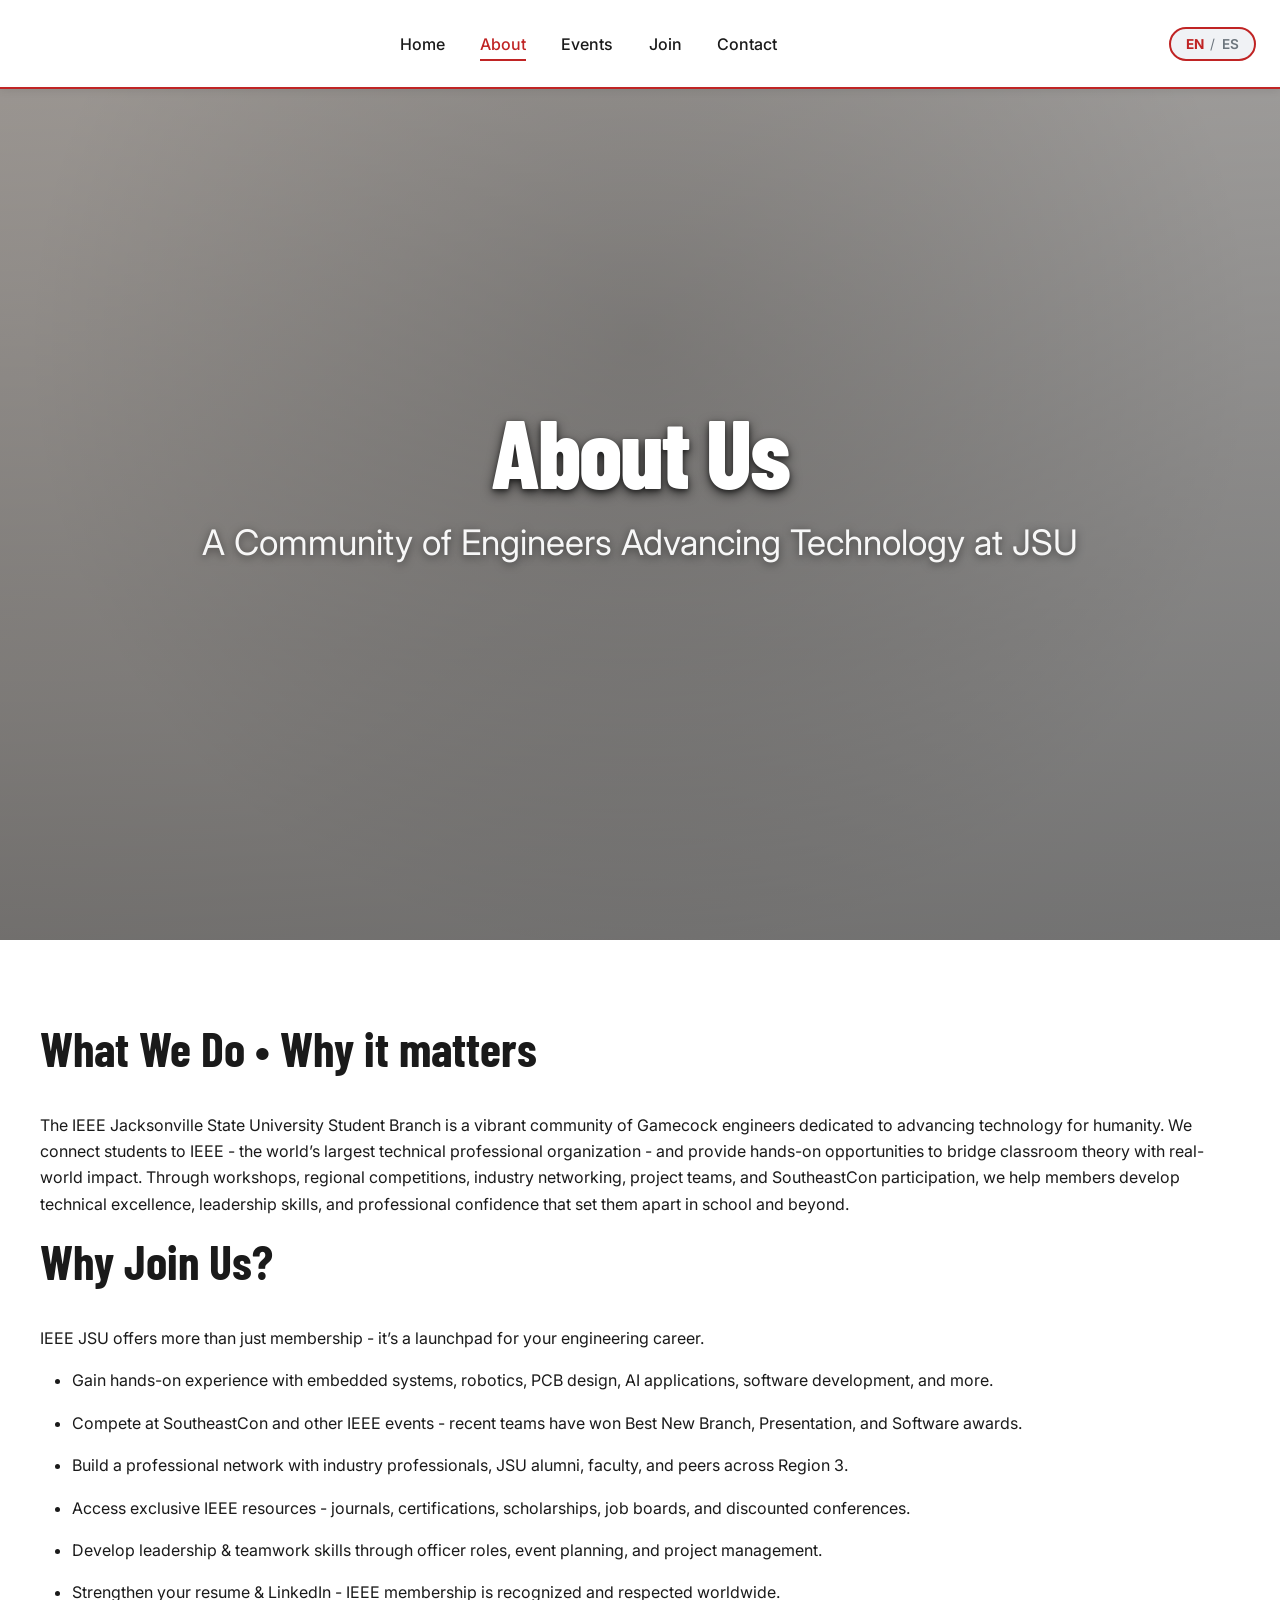
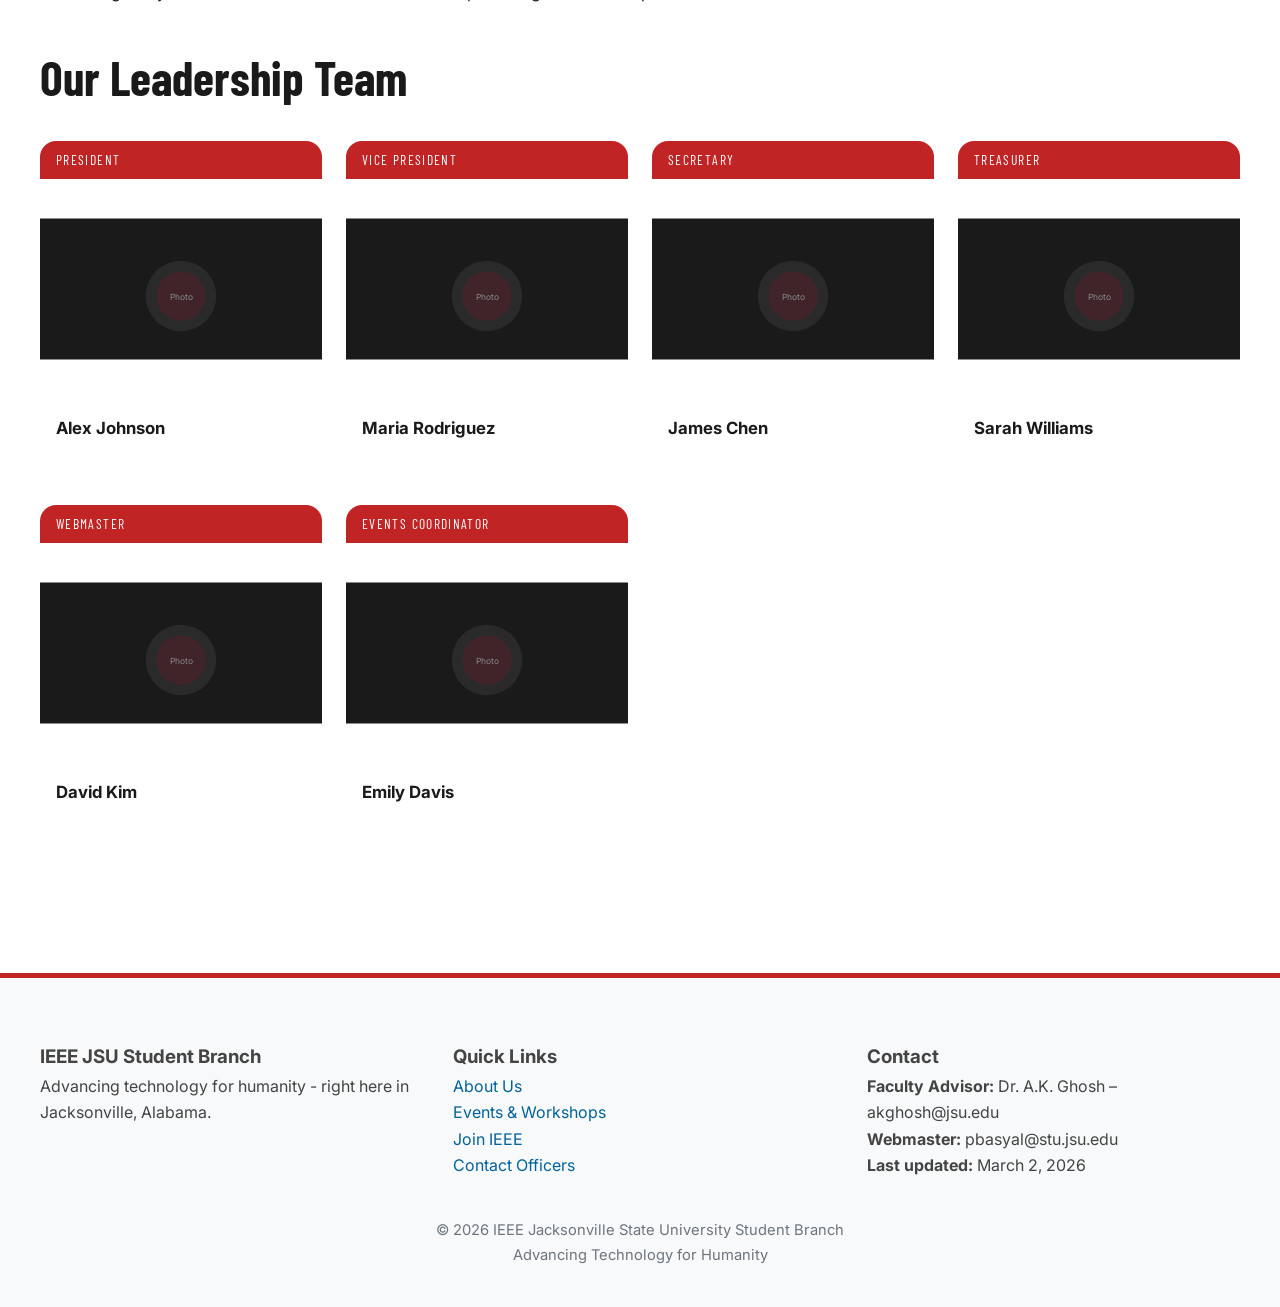
==== about.html @ b03afd9c "Add SEO: sitemap.xml, robots.txt, meta descriptions, OG tags, canonical URLs" ====
<!DOCTYPE html>
<html lang="en">
<head>
  <meta charset="UTF-8" />
  <meta name="viewport" content="width=device-width, initial-scale=1.0"/>
  <title>About – IEEE JSU Student Branch</title>
  <link rel="icon" type="image/png" href="/assets/favicon-3.png">
  <meta name="description" content="Learn about the IEEE Student Branch at Jacksonville State University – our mission, history, officers, and how we advance technology for humanity."/>
  <meta property="og:title" content="About – IEEE JSU Student Branch"/>
  <meta property="og:description" content="Learn about the IEEE Student Branch at Jacksonville State University – our mission, history, and officers."/>
  <meta property="og:url" content="https://jaxstateieee.github.io/about.html"/>
  <meta property="og:type" content="website"/>
  <link rel="canonical" href="https://jaxstateieee.github.io/about.html"/>
  <link rel="stylesheet" href="styles.css"/>
  <link rel="stylesheet" href="https://cdnjs.cloudflare.com/ajax/libs/font-awesome/6.5.1/css/all.min.css" integrity="sha512-DTOQO9RWCH3ppGqcWaEA1BIZOC6xxalwEsw9c2QQeAIftl+Vegovlnee1c9QX4TctnWMn13TZye+giMm8e2LwA==" crossorigin="anonymous" referrerpolicy="no-referrer" />
  <link href="https://fonts.googleapis.com/css2?family=Barlow+Condensed:wght@700&family=Inter:wght@400;500;600;700&display=swap" rel="stylesheet">
</head>
<body>

<!-- Navbar -->
 <nav class="navbar">
  <div class="nav-container">
    <a href="index.html" class="brand">
      <span class="gamecock"><img height="45vh" src="assets/logo-nnn.png" alt=""></span>
    </a>

    <button class="hamburger" aria-label="Toggle menu">
      <span></span><span></span><span></span>
    </button>

    <div class="nav-links">
      <a href="index.html" data-i18n="nav.home">Home</a>
      <a href="about.html" class="active" data-i18n="nav.about">About</a>
      <a href="events.html" data-i18n="nav.events">Events</a>
      <a href="members.html" data-i18n="nav.join">Join</a>
      <a href="contact.html" data-i18n="nav.contact">Contact</a>
    </div>

    <button class="lang-toggle" id="lang-toggle" aria-label="Toggle language">
      <span class="lang-option active" data-lang="en">EN</span>
      <span class="lang-divider">/</span>
      <span class="lang-option" data-lang="es">ES</span>
    </button>
  </div>
</nav>

<!-- Page header -->
<section class="page-header">
  <div class="page-header-banner"></div>
  <div class="hero-content fade-up">
    <h1 data-i18n="about.title">About Us</h1>
    <p class="subtitle" data-i18n="about.subtitle">A Community of Engineers Advancing Technology at JSU</p>
  </div>
</section>

<main class="about-main">

<section class="about-section fade-up">
  <div class="container">
    <h2 class="section-title" data-i18n="about.mission">What We Do • Why it matters</h2>
    <p data-i18n="about.missionText">The IEEE Jacksonville State University Student Branch is a vibrant community of Gamecock engineers dedicated to advancing technology for humanity.
                                    We connect students to IEEE - the world’s largest technical professional organization - and provide hands-on opportunities to bridge classroom theory with real-world impact.
                                    Through workshops, regional competitions, industry networking, project teams, and SoutheastCon participation, we help members develop technical excellence, leadership skills, and professional confidence that set them apart in school and beyond.</p>
    <h2 class="section-title" data-i18n="about.mission">Why Join Us?</h2>
    <p data-i18n="about.missionText">IEEE JSU offers more than just membership - it’s a launchpad for your engineering career.
    <ul>
      <li>Gain hands-on experience with embedded systems, robotics, PCB design, AI applications, software development, and more.</li>
      <li>Compete at SoutheastCon and other IEEE events - recent teams have won Best New Branch, Presentation, and Software awards.</li>
      <li>Build a professional network with industry professionals, JSU alumni, faculty, and peers across Region 3.</li>
      <li>Access exclusive IEEE resources - journals, certifications, scholarships, job boards, and discounted conferences.</li>
      <li>Develop leadership & teamwork skills through officer roles, event planning, and project management.</li>
      <li>Strengthen your resume & LinkedIn - IEEE membership is recognized and respected worldwide.</li>
    </ul>
    </p>
  </div>
  </div>
</section>

  <!-- Leadership – flip cards example -->
<section id="officers" class="officers">
      <div class="container">
        <div class="about-section fade-up">
          <span class="section-label" data-i18n="about.teamLabel"></span>
          <h2 class="section-title" data-i18n="about.officers">Our Leadership Team</h2>
        </div>
        <div class="officers__grid stagger-parent">

          <!-- Officer 1 â€” President -->
          <div class="officer-card stagger-child">
            <div class="officer-card__inner">
              <div class="officer-card__front">
                <div class="officer-card__position-bar">President</div>
                <svg width="400" height="200" viewBox="0 0 400 200" xmlns="http://www.w3.org/2000/svg" aria-label="Alex Johnson photo placeholder">
                  <rect width="400" height="200" fill="#1A1A1A"/>
                  <circle cx="200" cy="110" r="50" fill="#2a2a2a"/>
                  <circle cx="200" cy="110" r="35" fill="#75182C" opacity="0.3"/>
                  <text x="200" y="115" text-anchor="middle" font-family="Inter" font-size="12" fill="#888">Photo</text>
                </svg>
                <div class="officer-card__name-block">
                  <h4>Alex Johnson</h4>
                </div>
              </div>
              <div class="officer-card__back">
                <h4>Alex Johnson</h4>
                <p class="officer-card__role">President</p>
                <p class="officer-card__major">Electrical Engineering, Senior</p>
                <div class="officer-card__links">
                  <a href="mailto:ajohnson@jsu.edu" aria-label="Email"><i class="fas fa-envelope"></i></a>
                  <a href="https://www.linkedin.com/company/ieee-jsu" target="_blank" rel="noopener noreferrer" aria-label="LinkedIn"><i class="fab fa-linkedin"></i></a>
                </div>
              </div>
            </div>
          </div>

          <!-- Officer 2 â€” Vice President -->
          <div class="officer-card stagger-child">
            <div class="officer-card__inner">
              <div class="officer-card__front">
                <div class="officer-card__position-bar">Vice President</div>
                <svg width="400" height="200" viewBox="0 0 400 200" xmlns="http://www.w3.org/2000/svg" aria-label="Maria Rodriguez photo placeholder">
                  <rect width="400" height="200" fill="#1A1A1A"/>
                  <circle cx="200" cy="110" r="50" fill="#2a2a2a"/>
                  <circle cx="200" cy="110" r="35" fill="#75182C" opacity="0.3"/>
                  <text x="200" y="115" text-anchor="middle" font-family="Inter" font-size="12" fill="#888">Photo</text>
                </svg>
                <div class="officer-card__name-block">
                  <h4>Maria Rodriguez</h4>
                </div>
              </div>
              <div class="officer-card__back">
                <h4>Maria Rodriguez</h4>
                <p class="officer-card__role">Vice President</p>
                <p class="officer-card__major">Computer Science, Junior</p>
                <div class="officer-card__links">
                  <a href="mailto:mrodriguez@jsu.edu" aria-label="Email"><i class="fas fa-envelope"></i></a>
                  <a href="https://www.linkedin.com/company/ieee-jsu" target="_blank" rel="noopener noreferrer" aria-label="LinkedIn"><i class="fab fa-linkedin"></i></a>
                </div>
              </div>
            </div>
          </div>

          <!-- Officer 3 â€” Secretary -->
          <div class="officer-card stagger-child">
            <div class="officer-card__inner">
              <div class="officer-card__front">
                <div class="officer-card__position-bar">Secretary</div>
                <svg width="400" height="200" viewBox="0 0 400 200" xmlns="http://www.w3.org/2000/svg" aria-label="James Chen photo placeholder">
                  <rect width="400" height="200" fill="#1A1A1A"/>
                  <circle cx="200" cy="110" r="50" fill="#2a2a2a"/>
                  <circle cx="200" cy="110" r="35" fill="#75182C" opacity="0.3"/>
                  <text x="200" y="115" text-anchor="middle" font-family="Inter" font-size="12" fill="#888">Photo</text>
                </svg>
                <div class="officer-card__name-block">
                  <h4>James Chen</h4>
                </div>
              </div>
              <div class="officer-card__back">
                <h4>James Chen</h4>
                <p class="officer-card__role">Secretary</p>
                <p class="officer-card__major">Computer Engineering, Sophomore</p>
                <div class="officer-card__links">
                  <a href="mailto:jchen@jsu.edu" aria-label="Email"><i class="fas fa-envelope"></i></a>
                  <a href="https://www.linkedin.com/company/ieee-jsu" target="_blank" rel="noopener noreferrer" aria-label="LinkedIn"><i class="fab fa-linkedin"></i></a>
                </div>
              </div>
            </div>
          </div>

          <!-- Officer 4 â€” Treasurer -->
          <div class="officer-card stagger-child">
            <div class="officer-card__inner">
              <div class="officer-card__front">
                <div class="officer-card__position-bar">Treasurer</div>
                <svg width="400" height="200" viewBox="0 0 400 200" xmlns="http://www.w3.org/2000/svg" aria-label="Sarah Williams photo placeholder">
                  <rect width="400" height="200" fill="#1A1A1A"/>
                  <circle cx="200" cy="110" r="50" fill="#2a2a2a"/>
                  <circle cx="200" cy="110" r="35" fill="#75182C" opacity="0.3"/>
                  <text x="200" y="115" text-anchor="middle" font-family="Inter" font-size="12" fill="#888">Photo</text>
                </svg>
                <div class="officer-card__name-block">
                  <h4>Sarah Williams</h4>
                </div>
              </div>
              <div class="officer-card__back">
                <h4>Sarah Williams</h4>
                <p class="officer-card__role">Treasurer</p>
                <p class="officer-card__major">Electrical Engineering, Junior</p>
                <div class="officer-card__links">
                  <a href="mailto:swilliams@jsu.edu" aria-label="Email"><i class="fas fa-envelope"></i></a>
                  <a href="https://www.linkedin.com/company/ieee-jsu" target="_blank" rel="noopener noreferrer" aria-label="LinkedIn"><i class="fab fa-linkedin"></i></a>
                </div>
              </div>
            </div>
          </div>

          <!-- Officer 5 â€” Webmaster -->
          <div class="officer-card stagger-child">
            <div class="officer-card__inner">
              <div class="officer-card__front">
                <div class="officer-card__position-bar">Webmaster</div>
                <svg width="400" height="200" viewBox="0 0 400 200" xmlns="http://www.w3.org/2000/svg" aria-label="David Kim photo placeholder">
                  <rect width="400" height="200" fill="#1A1A1A"/>
                  <circle cx="200" cy="110" r="50" fill="#2a2a2a"/>
                  <circle cx="200" cy="110" r="35" fill="#75182C" opacity="0.3"/>
                  <text x="200" y="115" text-anchor="middle" font-family="Inter" font-size="12" fill="#888">Photo</text>
                </svg>
                <div class="officer-card__name-block">
                  <h4>David Kim</h4>
                </div>
              </div>
              <div class="officer-card__back">
                <h4>David Kim</h4>
                <p class="officer-card__role">Webmaster</p>
                <p class="officer-card__major">Software Engineering, Senior</p>
                <div class="officer-card__links">
                  <a href="mailto:dkim@jsu.edu" aria-label="Email"><i class="fas fa-envelope"></i></a>
                  <a href="https://www.linkedin.com/company/ieee-jsu" target="_blank" rel="noopener noreferrer" aria-label="LinkedIn"><i class="fab fa-linkedin"></i></a>
                </div>
              </div>
            </div>
          </div>

          <!-- Officer 6 â€” Events Coordinator -->
          <div class="officer-card stagger-child">
            <div class="officer-card__inner">
              <div class="officer-card__front">
                <div class="officer-card__position-bar">Events Coordinator</div>
                <svg width="400" height="200" viewBox="0 0 400 200" xmlns="http://www.w3.org/2000/svg" aria-label="Emily Davis photo placeholder">
                  <rect width="400" height="200" fill="#1A1A1A"/>
                  <circle cx="200" cy="110" r="50" fill="#2a2a2a"/>
                  <circle cx="200" cy="110" r="35" fill="#75182C" opacity="0.3"/>
                  <text x="200" y="115" text-anchor="middle" font-family="Inter" font-size="12" fill="#888">Photo</text>
                </svg>
                <div class="officer-card__name-block">
                  <h4>Emily Davis</h4>
                </div>
              </div>
              <div class="officer-card__back">
                <h4>Emily Davis</h4>
                <p class="officer-card__role">Events Coordinator</p>
                <p class="officer-card__major">Mechanical Engineering, Junior</p>
                <div class="officer-card__links">
                  <a href="mailto:edavis@jsu.edu" aria-label="Email"><i class="fas fa-envelope"></i></a>
                  <a href="https://www.linkedin.com/company/ieee-jsu" target="_blank" rel="noopener noreferrer" aria-label="LinkedIn"><i class="fab fa-linkedin"></i></a>
                </div>
              </div>
            </div>
          </div>

        </div>
      </div>
    </section>

</main>

<!-- Footer -->
 <footer>
  <div class="footer-grid">
    <div>
      <h3 data-i18n="footer.branch">IEEE JSU Student Branch</h3>
      <p data-i18n="footer.tagline">Advancing technology for humanity - right here in Jacksonville, Alabama.</p>
    </div>

    <div>
      <h3 data-i18n="footer.links">Quick Links</h3>
      <ul style="list-style:none; padding:0;">
        <li><a href="about.html" data-i18n="footer.about">About Us</a></li>
        <li><a href="events.html" data-i18n="footer.events">Events & Workshops</a></li>
        <li><a href="members.html" data-i18n="footer.join">Join IEEE</a></li>
        <li><a href="contact.html" data-i18n="footer.contact">Contact Officers</a></li>
      </ul>
    </div>

    <div>
      <h3 data-i18n="footer.contactTitle">Contact</h3>
      <p><strong data-i18n="footer.advisor">Faculty Advisor:</strong> Dr. A.K. Ghosh – akghosh@jsu.edu</p>
      <p><strong data-i18n="footer.webmaster">Webmaster:</strong> pbasyal@stu.jsu.edu</p>
      <p><strong data-i18n="footer.updated">Last updated:</strong> March 2, 2026</p>
    </div>
  </div>

  <div class="last-updated" data-i18n="footer.copyright">
    © 2026 IEEE Jacksonville State University Student Branch <br>
    Advancing Technology for Humanity
  </div>
</footer>

<script src="script.js"></script>
</body>
</html>
---- styles.css ----
:root {
  --jsu-maroon:     #c02424;    /* Before --- #751818 */
  --jsu-gold:       #C9A84C;
  --ieee-blue:      #00629B;
  --ieee-blue-dark: #004a75;

  /* Light theme */
  --bg-primary:     #ffffff;
  --bg-secondary:   #f8f9fa;
  --bg-surface:     #ffffff;
  --bg-raised:      #f0f2f5;

  /* Text */
  --text-primary:   #1a1a1a;
  --text-secondary: #444444;
  --text-muted:     #6c757d;
  --text-light:     #ffffff;

  /* Borders & shadows */
  --border-light:   #e0e0e0;
  --shadow-sm:      0 2px 8px rgba(0,0,0,0.08);
  --shadow-md:      0 6px 20px rgba(0,0,0,0.10);
  --shadow-maroon:  0 0 20px rgba(117,24,44,0.4);

  /* Spacing & radius */
  --radius-sm:      6px;
  --radius-md:      10px;
  --radius-lg:      16px;

  /* Animation tokens */
  --transition-fast: 150ms ease;
  --transition-base: 280ms ease;
  --transition-slow: 500ms ease;
  --transition:      240ms ease;

  --space-xs:       0.5rem;
  --space-sm:       1rem;
  --space-md:       1.5rem;
  --space-lg:       2.5rem;
  --space-xl:       4rem;
}

@import url('https://fonts.googleapis.com/css2?family=Barlow+Condensed:wght@600;700&family=Inter:wght@400;500;600;700&display=swap');

* {
  box-sizing: border-box;
  margin: 0;
  padding: 0;
}

html {
  scroll-behavior: smooth;
  overflow-x: hidden;
}

body {
  font-family: 'Inter', system-ui, -apple-system, sans-serif;
  background: var(--bg-primary);
  color: var(--text-primary);
  line-height: 1.65;
  min-height: 100vh;
  padding-top: 85px;
  overflow-x: hidden;
  width: 100%;
}

/* ────────────────────────────────────────────────
   Navbar
───────────────────────────────────────────────── */

.navbar {
  position: fixed;
  top: 0;
  left: 0;
  right: 0;
  z-index: 1000;
  background: rgba(255,255,255,0.96);
  backdrop-filter: blur(12px);
  border-bottom: 2px solid var(--jsu-maroon);
  box-shadow: var(--shadow-sm);
  transition: all var(--transition);
}

.navbar.scrolled {
  box-shadow: var(--shadow-md);
}

.nav-container {
  max-width: 1300px;
  margin: 0 auto;
  padding: var(--space-sm) var(--space-md);
  display: flex;
  justify-content: space-between;
  align-items: center;
}

.brand {
  display: flex;
  align-items: center;
  gap: var(--space-sm);
  text-decoration: none;
  color: var(--jsu-maroon);
  font-weight: 700;
  font-size: 1.6rem;
}

.brand .gamecock {
  font-size: 2.1rem;
}

.nav-links {
  display: flex;
  gap: 2.2rem;
}

.nav-links a {
  color: var(--text-primary);
  text-decoration: none;
  font-weight: 500;
  transition: color var(--transition), transform var(--transition);
}

.nav-links a:hover,
.nav-links a.active {
  color: var(--jsu-maroon);
}

/* Mobile toggle */
.hamburger {
  display: none;
  flex-direction: column;
  gap: 5px;
  cursor: pointer;
  background: none;
  border: none;
  padding: 0.5rem;
  z-index: 1001;
}

@media (max-width: 992px) {
  .nav-links {
    flex-direction: column;
    position: absolute;
    top: 100%;
    left: 0;
    right: 0;
    background: white;
    padding: 0 var(--space-md);
    box-shadow: var(--shadow-md);
    gap: 0;
    z-index: 999;
    max-height: 0;
    overflow: hidden;
    opacity: 0;
    transition: max-height 0.35s ease, opacity 0.25s ease, padding 0.35s ease;
    display: flex;
  }
  .nav-links a {
    padding: 0.75rem 0;
    border-bottom: 1px solid var(--border-light);
    font-size: 1.05rem;
  }
  .nav-links a:last-child {
    border-bottom: none;
  }
  .nav-links.active {
    max-height: 400px;
    opacity: 1;
    padding: var(--space-lg) var(--space-md);
  }
  .hamburger {
    display: flex;
    order: 3;
  }
  .lang-toggle {
    order: 2;
    margin-left: auto;
    margin-right: 0.75rem;
  }
}

/* ────────────────────────────────────────────────
   Announcement Banner
───────────────────────────────────────────────── */

.announcement-banner {
  background: linear-gradient(135deg, var(--jsu-maroon), #9a2440);
  color: white;
  padding: 0.7rem 0;
  text-align: center;
  font-weight: 500;
  position: relative;
  z-index: 999;
}

.announcement-text {
  transition: opacity 0.6s ease;
}

.banner-close {
  position: absolute;
  right: 1.2rem;
  top: 50%;
  transform: translateY(-50%);
  background: none;
  border: none;
  color: white;
  font-size: 1.4rem;
  cursor: pointer;
  opacity: 0.8;
}

.banner-close:hover { opacity: 1; }

.announcement-banner.hidden { display: none; }

/* ────────────────────────────────────────────────
   Hero / Page Header
───────────────────────────────────────────────── */

.hero,
.page-header {
  min-height: 95vh;                    /* taller for impact */
  background: linear-gradient(135deg, #f8f0e9 0%, #ffffff 100%);
  position: relative;
  display: flex;
  align-items: center;
  justify-content: center;
  overflow: hidden;
  width: 100%;
}

/* Stronger, cleaner overlay + vignette for focus */
.hero::before,
.page-header::before {
  content: "";
  position: absolute;
  inset: 0;
  background: 
    linear-gradient(to bottom, rgba(0,0,0,0.38) 0%, rgba(0,0,0,0.55) 100%),
    radial-gradient(circle at 50% 30%, rgba(0,0,0,0.15) 0%, transparent 70%);
  z-index: 1;
}

/* Actual background image – lower opacity, more controlled */
.hero::after,
.page-header::after {
  content: "";
  position: absolute;
  inset: 0;
  background: url("/assets/jsu-computer-science-students-win-awards-at-confer_198loHt.webp") center / cover no-repeat;
  opacity: 0.9;                       /* was 0.7 → lowered for text legibility */
  z-index: 0;
}

.hero-content,
.page-header .hero-content {
  position: relative;
  z-index: 2;
  text-align: center;
  max-width: 1100px;
  padding: 0 5%;
  color: white;                        /* force white text for max contrast */
}

/* Hero heading – bigger, bolder, with subtle shadow for pop */
.hero h1,
.page-header h1 {
  font-family: 'Barlow Condensed', sans-serif;
  font-size: clamp(4.8rem, 10vw, 6rem);
  font-weight: 800;
  color: white;
  margin-bottom: 1.2rem;
  line-height: 0.88;
  letter-spacing: -2px;
  text-shadow: 
    0 4px 12px rgba(0,0,0,0.65),
    0 2px 4px rgba(0,0,0,0.4);
}

/* Subtitle – larger, cleaner */
.hero .subtitle,
.page-header .subtitle {
  font-size: clamp(1.6rem, 4vw, 2.2rem);
  max-width: 880px;
  margin: 0 auto 2.8rem;
  color: rgba(255,255,255,0.95);
  font-weight: 400;
  text-shadow: 0 2px 8px rgba(0,0,0,0.5);
}

/* Buttons – high contrast, gold + white variant */
.hero-buttons .btn-primary {
  background: var(--jsu-maroon);
  color: white;
  box-shadow: 0 6px 20px rgba(117,24,44,0.35);
}

.hero-buttons .btn-outline {
  border: 2px solid white;
  color: white;
  background: transparent;
}

.hero-buttons .btn-outline:hover {
  background: white;
  color: var(--jsu-maroon);
}

@media (max-width: 480px) {
  .hero-buttons {
    flex-direction: column;
    align-items: center;
  }
  .hero-buttons .btn {
    width: 100%;
    max-width: 280px;
    text-align: center;
  }
}

/* ────────────────────────────────────────────────
   Stats Grid
───────────────────────────────────────────────── */

.stats-section {
  padding: 5rem var(--space-lg);
  background: #f8f9fa;
  text-align: center;
}

.stats-grid {
  max-width: 1200px;
  margin: 0 auto;
  display: grid;
  grid-template-columns: repeat(auto-fit, minmax(180px, 1fr));
  gap: 2.5rem;
}

@media (max-width: 480px) {
  .stats-section { padding: 2rem var(--space-sm); }
  .stats-grid { 
    grid-template-columns: repeat(2, 1fr); 
    gap: 1.2rem;
  }
}

/* ────────────────────────────────────────────────
   Calendar Section
───────────────────────────────────────────────── */

.calendar-section {
  margin-top: var(--space-xl);
  margin-bottom: var(--space-xl);
  text-align: center;
  padding: 0 var(--space-md);
}

.calendar-section h1 {
  font-family: 'Barlow Condensed', sans-serif;
  font-size: clamp(2rem, 4vw, 3rem);
}

.calendar-iframe {
  margin-top: var(--space-md);
  border: 0;
  width: 90%;
  height: 70vh;
  border-radius: var(--radius-lg);
}

.calendar-note {
  margin-top: 1rem;
  color: var(--text-muted);
  font-size: 0.95rem;
}

@media (max-width: 768px) {
  .calendar-iframe { width: 100%; height: 50vh; }
  .calendar-section { padding: 0 var(--space-xs); }
}

/* ────────────────────────────────────────────────
   CTA Section
───────────────────────────────────────────────── */

.cta-section {
  padding: var(--space-xl) var(--space-md);
  text-align: center;
  background: #fff;
}

.cta-section h2 {
  font-family: 'Barlow Condensed', sans-serif;
  font-size: clamp(1.6rem, 5vw, 3rem);
  margin-bottom: var(--space-md);
}

.cta-btn {
  font-size: clamp(1rem, 2.5vw, 1.4rem);
  padding: 1.2rem 2.8rem;
}

@media (max-width: 480px) {
  .cta-btn { 
    padding: 1rem 2rem; 
    width: 100%;
    max-width: 300px;
  }
}

/* ────────────────────────────────────────────────
   Members Page
───────────────────────────────────────────────── */

.members-main {
  padding: var(--space-xl) var(--space-lg);
  max-width: 1200px;
  margin: 0 auto;
}

.members-why-section {
  margin-bottom: var(--space-xl);
}

.members-why-section h2 {
  text-align: center;
  margin-bottom: var(--space-lg);
}

.members-cards-grid {
  display: grid;
  grid-template-columns: repeat(auto-fit, minmax(260px, 1fr));
  gap: var(--space-lg);
}

.members-benefit-card {
  background: var(--bg-raised);
  padding: var(--space-lg);
  border-radius: var(--radius-lg);
  text-align: center;
}

.members-benefit-card i {
  color: var(--jsu-gold);
  margin-bottom: 1rem;
}

.members-how-section {
  text-align: center;
  margin: var(--space-xl) 0;
}

.members-steps {
  max-width: 700px;
  margin: var(--space-lg) auto;
  text-align: left;
  font-size: 1.15rem;
  line-height: 2;
}

.members-steps a {
  color: var(--jsu-gold);
}

.members-join-btn {
  font-size: clamp(1rem, 2.5vw, 1.4rem);
  padding: 1.2rem 3rem;
  margin-top: 2rem;
  display: inline-block;
}

@media (max-width: 768px) {
  .members-main { padding: var(--space-lg) var(--space-sm); }
  .members-cards-grid { grid-template-columns: 1fr; }
  .members-steps { font-size: 1rem; padding: 0 var(--space-sm); }
  .members-join-btn { 
    width: 100%; 
    max-width: 300px; 
    padding: 1rem 2rem; 
  }
}

/* ────────────────────────────────────────────────
   Contact Page
───────────────────────────────────────────────── */

.contact-main {
  padding: var(--space-xl) var(--space-lg);
  max-width: 1100px;
  margin: 0 auto;
}

.about-main {
  padding: var(--space-xl) var(--space-lg);
  max-width: 1300px;
  margin: 0 auto;
}

@media (max-width: 768px) {
  .contact-main { padding: var(--space-lg) var(--space-sm); }
  .about-main { padding: var(--space-lg) var(--space-sm); }
}

/* ────────────────────────────────────────────────
   About Feature Section
───────────────────────────────────────────────── */

.about-feature {
  background: var(--jsu-maroon);
  color: #fff;
  padding: var(--space-xl) var(--space-lg);
}

.about-feature__inner {
  max-width: 1300px;
  margin: 0 auto;
  display: grid;
  grid-template-columns: 1fr 1fr;
  gap: var(--space-xl);
  align-items: center;
}

.about-feature__label {
  display: block;
  font-size: 0.85rem;
  font-weight: 700;
  letter-spacing: 0.15em;
  text-transform: uppercase;
  color: var(--jsu-gold);
  margin-bottom: var(--space-sm);
}

.about-feature__heading {
  font-family: 'Barlow Condensed', sans-serif;
  font-size: clamp(2rem, 4vw, 3rem);
  color: #fff;
  margin-bottom: var(--space-md);
  line-height: 1.1;
}

.about-feature__text p {
  font-size: 1.1rem;
  line-height: 1.75;
  margin-bottom: var(--space-md);
  color: rgba(255, 255, 255, 0.85);
}

.about-feature__image {
  border-radius: var(--radius-lg);
  overflow: hidden;
  border: 2px solid rgba(255, 255, 255, 0.2);
  box-shadow: 0 10px 40px rgba(0, 0, 0, 0.3);
}

.about-feature__image img {
  width: 100%;
  height: 100%;
  object-fit: cover;
  display: block;
}

.about-section h2 {
  margin-top: 0.5vh;
  font-family: 'Barlow Condensed', sans-serif;
  font-size: clamp(2rem, 4vw, 3rem);
  color: var(--text-primary);
  margin-bottom: var(--space-md);
}

.about-section li {
  margin-left: 2em;
  margin-top: 1em;
}

.about-section ul{
  margin-bottom: 2em;
}

@media (max-width: 768px) {
  .about-feature__inner {
    grid-template-columns: 1fr;
  }
  .about-feature__image {
    order: -1;
  }
}

/* ────────────────────────────────────────────────
   Contact Page Grid
───────────────────────────────────────────────── */

.contact-grid {
  display: grid;
  grid-template-columns: 1fr 1fr;
  gap: var(--space-xl);
}

.contact-grid input,
.contact-grid textarea {
  padding: 1rem;
  border-radius: var(--radius-md);
  border: 1px solid var(--border-light);
  background: var(--bg-raised);
  color: var(--text-primary);
  font-size: 1rem;
  font-family: inherit;
  width: 100%;
}

.contact-grid input:focus,
.contact-grid textarea:focus {
  outline: none;
  border-color: var(--jsu-maroon);
  box-shadow: 0 0 0 3px rgba(192, 36, 36, 0.1);
}

.contact-grid textarea {
  resize: vertical;
}

@media (max-width: 768px) {
  .contact-grid {
    grid-template-columns: 1fr;
    gap: var(--space-lg);
  }
}

/* ────────────────────────────────────────────────
   Events Page – White / Red / Gold
───────────────────────────────────────────────── */

.ev-section {
  background: #ffffff;
  padding: var(--space-xl) var(--space-lg) var(--space-xl);
  min-height: 60vh;
}

.ev-container {
  max-width: 1200px;
  margin: 0 auto;
}

.ev-label {
  display: block;
  font-size: 0.85rem;
  font-weight: 600;
  letter-spacing: 0.15em;
  color: var(--jsu-gold);
  margin-bottom: 0.5rem;
}

.ev-heading {
  font-family: 'Barlow Condensed', sans-serif;
  font-size: clamp(2.5rem, 5vw, 3.5rem);
  color: var(--text-primary);
  font-style: italic;
  margin-bottom: var(--space-lg);
}

/* Tabs */
.ev-tabs {
  display: flex;
  gap: 0.5rem;
  margin-bottom: var(--space-xl);
  flex-wrap: wrap;
}

.ev-tab {
  background: transparent;
  border: 2px solid transparent;
  color: var(--text-muted);
  font-family: 'Inter', sans-serif;
  font-size: 0.9rem;
  font-weight: 600;
  letter-spacing: 0.08em;
  padding: 0.6rem 1.8rem;
  border-radius: 30px;
  cursor: pointer;
  transition: all var(--transition);
}

.ev-tab:hover {
  color: var(--jsu-maroon);
}

.ev-tab.active {
  background: var(--jsu-maroon);
  border-color: var(--jsu-maroon);
  color: #fff;
}

/* Tab content */
.ev-tab-content {
  display: none;
}

.ev-tab-content.active {
  display: block;
}

/* Cards grid */
.ev-grid {
  display: grid;
  grid-template-columns: repeat(auto-fit, minmax(300px, 1fr));
  gap: var(--space-lg);
}

/* Individual card */
.ev-card {
  display: flex;
  flex-direction: column;
  background: #fff;
  border-radius: var(--radius-lg);
  box-shadow: var(--shadow-sm);
  overflow: hidden;
  transition: transform 0.3s ease, box-shadow 0.3s ease;
}

.ev-card:hover {
  transform: translateY(-6px);
  box-shadow: var(--shadow-md);
}

.ev-card__preview {
  background: linear-gradient(135deg, var(--jsu-maroon), #9a2035);
  border-radius: var(--radius-lg) var(--radius-lg) 0 0;
  padding: 1.5rem;
  position: relative;
  min-height: 160px;
  display: flex;
  flex-direction: column;
  justify-content: flex-end;
}

/* Date badge */
.ev-date-badge {
  position: absolute;
  top: 1rem;
  left: 1rem;
  background: rgba(255,255,255,0.15);
  border: 2px solid var(--jsu-gold);
  border-radius: var(--radius-sm);
  padding: 0.35rem 0.6rem;
  text-align: center;
  line-height: 1;
}

.ev-month {
  display: block;
  font-size: 0.65rem;
  font-weight: 700;
  letter-spacing: 0.1em;
  color: var(--jsu-gold);
}

.ev-day {
  display: block;
  font-size: 1.4rem;
  font-weight: 700;
  color: #fff;
  margin-top: 2px;
}

.ev-card__title {
  font-family: 'Barlow Condensed', sans-serif;
  font-size: 1.25rem;
  color: var(--jsu-gold);
  font-weight: 600;
  margin-bottom: 0.25rem;
}

.ev-card__location {
  font-size: 0.88rem;
  color: rgba(255,255,255,0.75);
}

/* Details below preview */
.ev-card__details {
  padding: 1.25rem 1.5rem;
}

.ev-card__details h3 {
  font-size: 1.15rem;
  color: var(--text-primary);
  margin-bottom: 0.4rem;
}

.ev-card__place {
  font-size: 0.9rem;
  color: var(--jsu-gold);
  margin-bottom: 0.75rem;
}

.ev-card__place i {
  margin-right: 0.35rem;
}

.ev-card__desc {
  font-size: 0.95rem;
  color: var(--text-secondary);
  line-height: 1.6;
  margin-bottom: 1.25rem;
}

.ev-btn {
  font-size: 0.85rem;
  font-weight: 700;
  letter-spacing: 0.08em;
  padding: 0.75rem 1.6rem;
}

@media (max-width: 768px) {
  .ev-grid {
    grid-template-columns: 1fr;
  }
  .ev-tabs {
    justify-content: center;
  }
  .ev-section {
    padding: var(--space-lg) var(--space-sm);
  }
  .ev-heading {
    font-size: 2rem;
  }
}

/* ────────────────────────────────────────────────
   Cards
───────────────────────────────────────────────── */

.card-hover {
  background: white;
  border-radius: var(--radius-lg);
  overflow: hidden;
  box-shadow: var(--shadow-sm);
  transition: all 0.32s ease;
}

.card-hover:hover {
  transform: translateY(-10px);
  box-shadow: var(--shadow-md);
}

.card-flip {
  perspective: 1200px;
  height: 420px;
}

.card-flip-inner {
  position: relative;
  width: 100%;
  height: 100%;
  transition: transform 0.8s cubic-bezier(0.4,0,0.2,1);
  transform-style: preserve-3d;
}

.card-flip:hover .card-flip-inner {
  transform: rotateY(180deg);
}

.card-face {
  position: absolute;
  inset: 0;
  backface-visibility: hidden;
  border-radius: var(--radius-lg);
  overflow: hidden;
}

.card-back {
  transform: rotateY(180deg);
  background: white;
  display: flex;
  flex-direction: column;
  justify-content: center;
  padding: var(--space-lg);
  text-align: center;
  border: 1px solid var(--border-light);
}

/* ────────────────────────────────────────────────
   Buttons
───────────────────────────────────────────────── */

.btn {
  display: inline-flex;
  align-items: center;
  gap: var(--space-sm);
  padding: 0.95rem 2rem;
  border-radius: var(--radius-md);
  font-weight: 600;
  text-decoration: none;
  transition: all var(--transition);
  cursor: pointer;
  border: none;
}

.btn-primary {
  background: var(--jsu-maroon);
  color: white;
}

.btn-primary:hover {
  background: #5c1323;
  transform: translateY(-2px);
}

.btn-outline {
  border: 2px solid var(--jsu-maroon);
  color: var(--jsu-maroon);
  background: transparent;
}

.btn-outline:hover {
  background: var(--jsu-maroon);
  color: white;
}

.btn-gold {
  background: var(--jsu-gold);
  color: #1a1a1a;
}

.btn-gold:hover {
  background: #b38e3a;
}

/* ────────────────────────────────────────────────
   Quick Stats Section
───────────────────────────────────────────────── */

.stats-section .stat-item {
  padding: 1.5rem;
}

.stat-number {
  font-family: 'Barlow Condensed', sans-serif;
  font-size: 4.5rem;
  font-weight: 700;
  color: var(--jsu-maroon);
  line-height: 1;
  margin-bottom: 0.5rem;
  opacity: 0;
  transform: translateY(20px);
  transition: all 0.8s ease;
}

.stat-item.visible .stat-number {
  opacity: 1;
  transform: translateY(0);
}

.stat-label {
  font-size: 1.15rem;
  color: var(--text-secondary);
  margin: 0;
}

/* ────────────────────────────────────────────────
   Footer
───────────────────────────────────────────────── */

footer {
  background: #f8f9fa;
  border-top: 5px solid var(--jsu-maroon);
  padding: var(--space-xl) var(--space-lg) var(--space-lg);
  margin-top: var(--space-xl);
  color: var(--text-secondary);
}

.footer-grid {
  display: grid;
  grid-template-columns: repeat(auto-fit, minmax(260px, 1fr));
  gap: var(--space-lg);
  max-width: 1300px;
  margin: 0 auto;
}

footer a {
  color: var(--ieee-blue);
  text-decoration: none;
}

footer a:hover {
  color: var(--jsu-maroon);
  text-decoration: underline;
}

.last-updated {
  text-align: center;
  margin-top: var(--space-lg);
  color: var(--text-muted);
  font-size: 0.92rem;
}

/* ────────────────────────────────────────────────
  Officers Section (Flip Cards) 
───────────────────────────────────────────────── */
.officers { background: var(--surface); }

.officers__grid {
  display: grid;
  grid-template-columns: repeat(auto-fill, minmax(240px, 1fr));
  gap: var(--space-md);
  margin-top: var(--space-md);
}

.officer-card { perspective: 1000px; height: 340px; cursor: pointer; }

.officer-card__inner {
  position: relative;
  width: 100%; height: 100%;
  transform-style: preserve-3d;
  transition: transform 0.6s cubic-bezier(0.4, 0, 0.2, 1);
}

.officer-card:hover .officer-card__inner,
.officer-card:focus-within .officer-card__inner,
.officer-card.flipped .officer-card__inner {
  transform: rotateY(180deg);
}

/* On mobile/touch, disable hover flip — only use .flipped class */
@media (hover: none) and (pointer: coarse) {
  .officer-card:hover .officer-card__inner {
    transform: none;
  }
  .officer-card.flipped .officer-card__inner {
    transform: rotateY(180deg);
  }
}

.officer-card__front,
.officer-card__back {
  position: absolute;
  inset: 0;
  backface-visibility: hidden;
  border-radius: var(--radius-lg);
  overflow: hidden;
}

.officer-card__front {
  background: var(--surface-raised);
  border: 1px solid var(--surface-border);
}

.officer-card__position-bar {
  background: var(--jsu-maroon);
  color: var(--text-light);
  font-family: 'Barlow Condensed', sans-serif;
  font-size: 0.85rem;
  letter-spacing: 0.1em;
  text-transform: uppercase;
  padding: 0.5rem var(--space-sm);
}

.officer-card__front img,
.officer-card__front svg {
  width: 100%;
  height: 220px;
  object-fit: cover;
  border-radius: 0;
  display: block;
}

.officer-card__name-block {
  padding: var(--space-sm) var(--space-sm) var(--space-md);
}

.officer-card__name-block h4 {
  font-size: 1.05rem;
  color: var(--text-primary);
  white-space: nowrap;
  overflow: hidden;
  text-overflow: ellipsis;
}

.officer-card__back {
  background: var(--jsu-maroon);
  transform: rotateY(180deg);
  display: flex;
  flex-direction: column;
  align-items: center;
  justify-content: center;
  gap: var(--space-xs);
  padding: var(--space-md);
  text-align: center;
}

.officer-card__back h4 { color: var(--jsu-white); font-size: 1.3rem; }
.officer-card__role { color: var(--jsu-gold); font-weight: 600; }
.officer-card__major { color: rgba(255, 255, 255, 0.7); font-size: 0.9rem; }

.officer-card__links {
  display: flex;
  gap: var(--space-sm);
  margin-top: var(--space-sm);
}

.officer-card__links a {
  color: var(--jsu-white);
  font-size: 1.4rem;
  transition: color var(--transition-base);
}

.officer-card__links a:hover { color: var(--jsu-gold); }


/* ────────────────────────────────────────────────
   Responsive adjustments
───────────────────────────────────────────────── */

@media (max-width: 992px) {
  .hero h1 { font-size: 5rem; }
  .hero .subtitle { font-size: 1.4rem; }

  /* Nav layout fix for hamburger + lang toggle */
  .nav-container {
    flex-wrap: wrap;
    position: relative;
  }
}

@media (max-width: 768px) {
  /* Body padding for smaller navbar */
  body { padding-top: 70px; }

  /* Navbar */
  .nav-container { padding: var(--space-xs) var(--space-sm); }

  /* Hero / Page Headers */
  .hero, .page-header { min-height: 70vh; padding-top: 80px; }
  .hero-banner, .page-header-banner { min-height: 70vh; }
  .hero h1 { font-size: clamp(2.4rem, 8vw, 4.2rem); }
  .hero .subtitle,
  .page-header .subtitle { font-size: 1.1rem; }
  .hero-content { padding: var(--space-md); }

  /* Hero buttons – stack vertically */
  .hero-content .btn { 
    display: block; 
    width: 100%; 
    max-width: 300px;
    margin: 0.5rem auto !important;
    text-align: center;
  }

  /* Stats section */
  .stats-section { padding: 2.5rem var(--space-sm) !important; }
  .stats-section > div { padding: 0 var(--space-sm); gap: 1.5rem !important; }
  .stat-number { font-size: 3rem; }
  .stat-label { font-size: 1rem; }

  /* About feature */
  .about-feature { padding: var(--space-lg) var(--space-sm); }

  /* Timeline */
  .timeline-section { padding: var(--space-lg) var(--space-sm); }

  /* Gallery */
  .gallery-section { padding: var(--space-lg) var(--space-sm); }

  /* Calendar iframe */
  .calendar-embed-wrapper iframe,
  iframe[src*="calendar.google"] { 
    width: 100% !important; 
    height: 50vh !important; 
  }

  /* CTA section */
  .cta-heading,
  section > h2[data-i18n="cta.heading"] { 
    font-size: 1.8rem !important; 
  }

  /* Footer */
  footer { padding: var(--space-lg) var(--space-sm) var(--space-md); }
  .footer-grid { gap: var(--space-md); }

  /* Scroll indicator hide on mobile */
  .scroll-indicator { display: none; }
}

@media (max-width: 480px) {
  body { padding-top: 60px; }

  .hero, .page-header { min-height: 60vh; padding-top: 60px; }
  .hero h1 { font-size: 2.2rem; letter-spacing: 0; }
  .hero .subtitle,
  .page-header .subtitle { font-size: 0.95rem; }

  .stat-number { font-size: 2.5rem; }

  /* Officers grid – single column */
  .officers__grid { 
    grid-template-columns: 1fr !important; 
    max-width: 360px;
    margin-left: auto;
    margin-right: auto;
  }
  .officer-card { height: 300px; }
  .officer-card__front img,
  .officer-card__front svg { height: 180px; }

  /* Footer single column */
  .footer-grid { grid-template-columns: 1fr; }

  /* Gallery smaller */
  .gallery-slide img { height: 200px !important; }
}

/* ────────────────────────────────────────────────
   Language Toggle
───────────────────────────────────────────────── */

.lang-toggle {
  display: flex;
  align-items: center;
  gap: 0.15rem;
  background: var(--bg-raised);
  border: 2px solid var(--jsu-maroon);
  border-radius: 50px;
  padding: 0.35rem 0.7rem;
  cursor: pointer;
  font-family: 'Inter', sans-serif;
  font-size: 0.85rem;
  font-weight: 600;
  transition: all var(--transition);
  flex-shrink: 0;
  margin-left: 1rem;
}

.lang-toggle:hover {
  background: var(--jsu-maroon);
}

.lang-toggle:hover .lang-option,
.lang-toggle:hover .lang-divider {
  color: white;
}

.lang-option {
  color: var(--text-muted);
  transition: color var(--transition);
  padding: 0.1rem 0.25rem;
  border-radius: 3px;
}

.lang-option.active {
  color: var(--jsu-maroon);
  font-weight: 700;
}

.lang-toggle:hover .lang-option.active {
  color: var(--jsu-gold);
}

.lang-divider {
  color: var(--text-muted);
  font-weight: 400;
  user-select: none;
}

/* ────────────────────────────────────────────────
   Branch History Timeline
───────────────────────────────────────────────── */

.timeline-section {
  background: var(--bg-primary);
  padding: var(--space-xl) var(--space-lg);
  text-align: center;
}

.timeline-heading {
  font-family: 'Barlow Condensed', sans-serif;
  font-size: clamp(2rem, 4vw, 3rem);
  color: #000000;
  margin-bottom: var(--space-xl);
  font-weight: bold;
}

.timeline {
  position: relative;
  max-width: 700px;
  margin: 0 auto;
  padding-left: 40px;
  text-align: left;
}

/* Vertical line */
.timeline::before {
  content: '';
  position: absolute;
  left: 12px;
  top: 0;
  bottom: 0;
  width: 3px;
  background: var(--jsu-maroon);;
  border-radius: 2px;
}

.timeline-item {
  position: relative;
  margin-bottom: 2.5rem;
  padding-left: 1.5rem;
}

.timeline-item:last-child {
  margin-bottom: 0;
}

/* Dot on the line */
.timeline-dot {
  position: absolute;
  left: -34px;
  top: 4px;
  width: 16px;
  height: 16px;
  border-radius: 50%;
  background: var(--jsu-maroon);
  border: 3px solid var(--jsu-maroon);
  z-index: 2;
}

.timeline-year {
  font-family: 'Barlow Condensed', sans-serif;
  font-size: 2rem;
  font-weight: 700;
  color: #000000;
  margin-bottom: 0.25rem;
}

.timeline-content p {
  color: #b0b0b0;
  font-size: 1.2rem;
  line-height: 1.6;
  font-style: italic;
}

@media (max-width: 768px) {
  .timeline {
    padding-left: 30px;
  }
  .timeline::before {
    left: 8px;
  }
  .timeline-dot {
    left: -27px;
    width: 13px;
    height: 13px;
  }
  .timeline-year {
    font-size: 1.3rem;
  }
}

/* ────────────────────────────────────────────────
   Image Gallery / Carousel
───────────────────────────────────────────────── */

.gallery-section {
  padding: var(--space-xl) var(--space-lg);
  background: var(--bg-primary);
  text-align: center;
}

.gallery-title {
  font-family: 'Barlow Condensed', sans-serif;
  font-size: clamp(2rem, 4vw, 3rem);
  color: var(--text-primary);
  margin-bottom: var(--space-lg);
}

.gallery-carousel {
  position: relative;
  max-width: 900px;
  margin: 0 auto;
  overflow: hidden;
  border-radius: var(--radius-lg);
  box-shadow: var(--shadow-md);
}

.gallery-track {
  display: flex;
  transition: transform 0.5s cubic-bezier(0.4, 0, 0.2, 1);
  will-change: transform;
}

.gallery-slide {
  min-width: 100%;
  flex-shrink: 0;
}

.gallery-slide img {
  width: 100%;
  height: 480px;
  object-fit: cover;
  display: block;
}

/* Arrows */
.gallery-arrow {
  position: absolute;
  top: 50%;
  transform: translateY(-50%);
  background: rgba(117, 24, 44, 0.8);
  color: white;
  border: none;
  width: 44px;
  height: 44px;
  border-radius: 50%;
  font-size: 1.1rem;
  cursor: pointer;
  transition: background var(--transition);
  z-index: 5;
  display: flex;
  align-items: center;
  justify-content: center;
}

.gallery-arrow:hover {
  background: var(--jsu-maroon);
}

.gallery-prev { left: 1rem; }
.gallery-next { right: 1rem; }

/* Dots */
.gallery-dots {
  position: absolute;
  bottom: 1rem;
  left: 50%;
  transform: translateX(-50%);
  display: flex;
  gap: 0.5rem;
  z-index: 5;
}

.gallery-dot {
  width: 12px;
  height: 12px;
  border-radius: 50%;
  border: 2px solid white;
  background: transparent;
  cursor: pointer;
  transition: background var(--transition);
  padding: 0;
}

.gallery-dot.active {
  background: var(--jsu-gold);
  border-color: var(--jsu-gold);
}

@media (max-width: 768px) {
  .gallery-slide img {
    height: 280px;
  }
  .gallery-arrow {
    width: 36px;
    height: 36px;
    font-size: 0.9rem;
  }
  .gallery-prev { left: 0.5rem; }
  .gallery-next { right: 0.5rem; }
}

/* ================================================================
   ANIMATION SYSTEM
   ================================================================ */

/* --- No-JS Fallback: show everything if JS hasn't loaded --- */
.fade-up,
.slide-left,
.slide-right,
.fade-in {
  opacity: 1;
  transform: none;
}

/* --- When JS is ready, hide elements until revealed --- */
html.js-ready .fade-up {
  opacity: 0;
  transform: translateY(40px);
  transition: opacity var(--transition-slow), transform var(--transition-slow);
}
html.js-ready .slide-left {
  opacity: 0;
  transform: translateX(-60px);
  transition: opacity var(--transition-slow), transform var(--transition-slow);
}
html.js-ready .slide-right {
  opacity: 0;
  transform: translateX(60px);
  transition: opacity var(--transition-slow), transform var(--transition-slow);
}
html.js-ready .fade-in {
  opacity: 0;
  transition: opacity var(--transition-slow);
}

/* Revealed state */
html.js-ready .fade-up.is-visible,
html.js-ready .slide-left.is-visible,
html.js-ready .slide-right.is-visible,
html.js-ready .fade-in.is-visible {
  opacity: 1;
  transform: none;
}

/* --- Stagger children --- */
html.js-ready .stagger-parent .stagger-child {
  opacity: 0;
  transform: translateY(30px);
  transition: opacity var(--transition-slow), transform var(--transition-slow);
}
html.js-ready .stagger-parent.is-visible .stagger-child {
  opacity: 1;
  transform: none;
}
html.js-ready .stagger-parent.is-visible .stagger-child:nth-child(1) { transition-delay: 0ms; }
html.js-ready .stagger-parent.is-visible .stagger-child:nth-child(2) { transition-delay: 120ms; }
html.js-ready .stagger-parent.is-visible .stagger-child:nth-child(3) { transition-delay: 240ms; }
html.js-ready .stagger-parent.is-visible .stagger-child:nth-child(4) { transition-delay: 360ms; }
html.js-ready .stagger-parent.is-visible .stagger-child:nth-child(5) { transition-delay: 480ms; }
html.js-ready .stagger-parent.is-visible .stagger-child:nth-child(6) { transition-delay: 600ms; }
html.js-ready .stagger-parent.is-visible .stagger-child:nth-child(7) { transition-delay: 720ms; }
html.js-ready .stagger-parent.is-visible .stagger-child:nth-child(8) { transition-delay: 840ms; }

/* --- Card hover lift --- */
.card-hover-lift {
  transition: transform var(--transition-base), box-shadow var(--transition-base);
}
.card-hover-lift:hover {
  transform: translateY(-6px);
  box-shadow: var(--shadow-md);
}

/* --- Nav link underline animation --- */
.nav-links a {
  position: relative;
}
.nav-links a::after {
  content: '';
  position: absolute;
  left: 50%;
  bottom: -4px;
  width: 0;
  height: 2px;
  background: var(--jsu-maroon);
  transition: width var(--transition-base), left var(--transition-base);
}
.nav-links a:hover::after,
.nav-links a.active::after {
  width: 100%;
  left: 0;
}

/* --- Hero scroll indicator --- */
.scroll-indicator {
  position: absolute;
  bottom: 1.5rem;
  left: 50%;
  transform: translateX(-50%);
  display: flex;
  flex-direction: column;
  align-items: center;
  gap: 0.3rem;
  color: var(--text-muted);
  font-size: 0.75rem;
  letter-spacing: 0.1em;
  text-transform: uppercase;
  animation: scrollPulse 2s ease-in-out infinite;
  z-index: 5;
}
.scroll-indicator i {
  font-size: 1.1rem;
}
@keyframes scrollPulse {
  0%, 100% { opacity: 1; transform: translateX(-50%) translateY(0); }
  50%      { opacity: 0.4; transform: translateX(-50%) translateY(8px); }
}

/* --- Navbar scroll state --- */
.navbar {
  transition: background var(--transition-base), box-shadow var(--transition-base), padding var(--transition-base);
}
.navbar.scrolled {
  background: rgba(255,255,255,0.97);
  box-shadow: 0 2px 12px rgba(0,0,0,0.1);
  padding-top: 0.4rem;
  padding-bottom: 0.4rem;
}

/* --- Hamburger morph to X --- */
.hamburger span {
  display: block;
  width: 26px;
  height: 3px;
  background: var(--text-primary);
  border-radius: 2px;
  transition: transform var(--transition-base), opacity var(--transition-fast);
  transform-origin: center;
}
.hamburger.is-active span:nth-child(1) {
  transform: translateY(8px) rotate(45deg);
}
.hamburger.is-active span:nth-child(2) {
  opacity: 0;
}
.hamburger.is-active span:nth-child(3) {
  transform: translateY(-8px) rotate(-45deg);
}

/* --- Smooth scrolling --- */
html {
  scroll-behavior: smooth;
}

/* --- Reduced motion --- */
@media (prefers-reduced-motion: reduce) {
  *, *::before, *::after {
    animation-duration: 0.01ms !important;
    animation-iteration-count: 1 !important;
    transition-duration: 0.01ms !important;
    scroll-behavior: auto !important;
  }
  html.js-ready .fade-up,
  html.js-ready .slide-left,
  html.js-ready .slide-right,
  html.js-ready .fade-in,
  html.js-ready .stagger-parent .stagger-child {
    opacity: 1;
    transform: none;
    transition: none;
  }
}
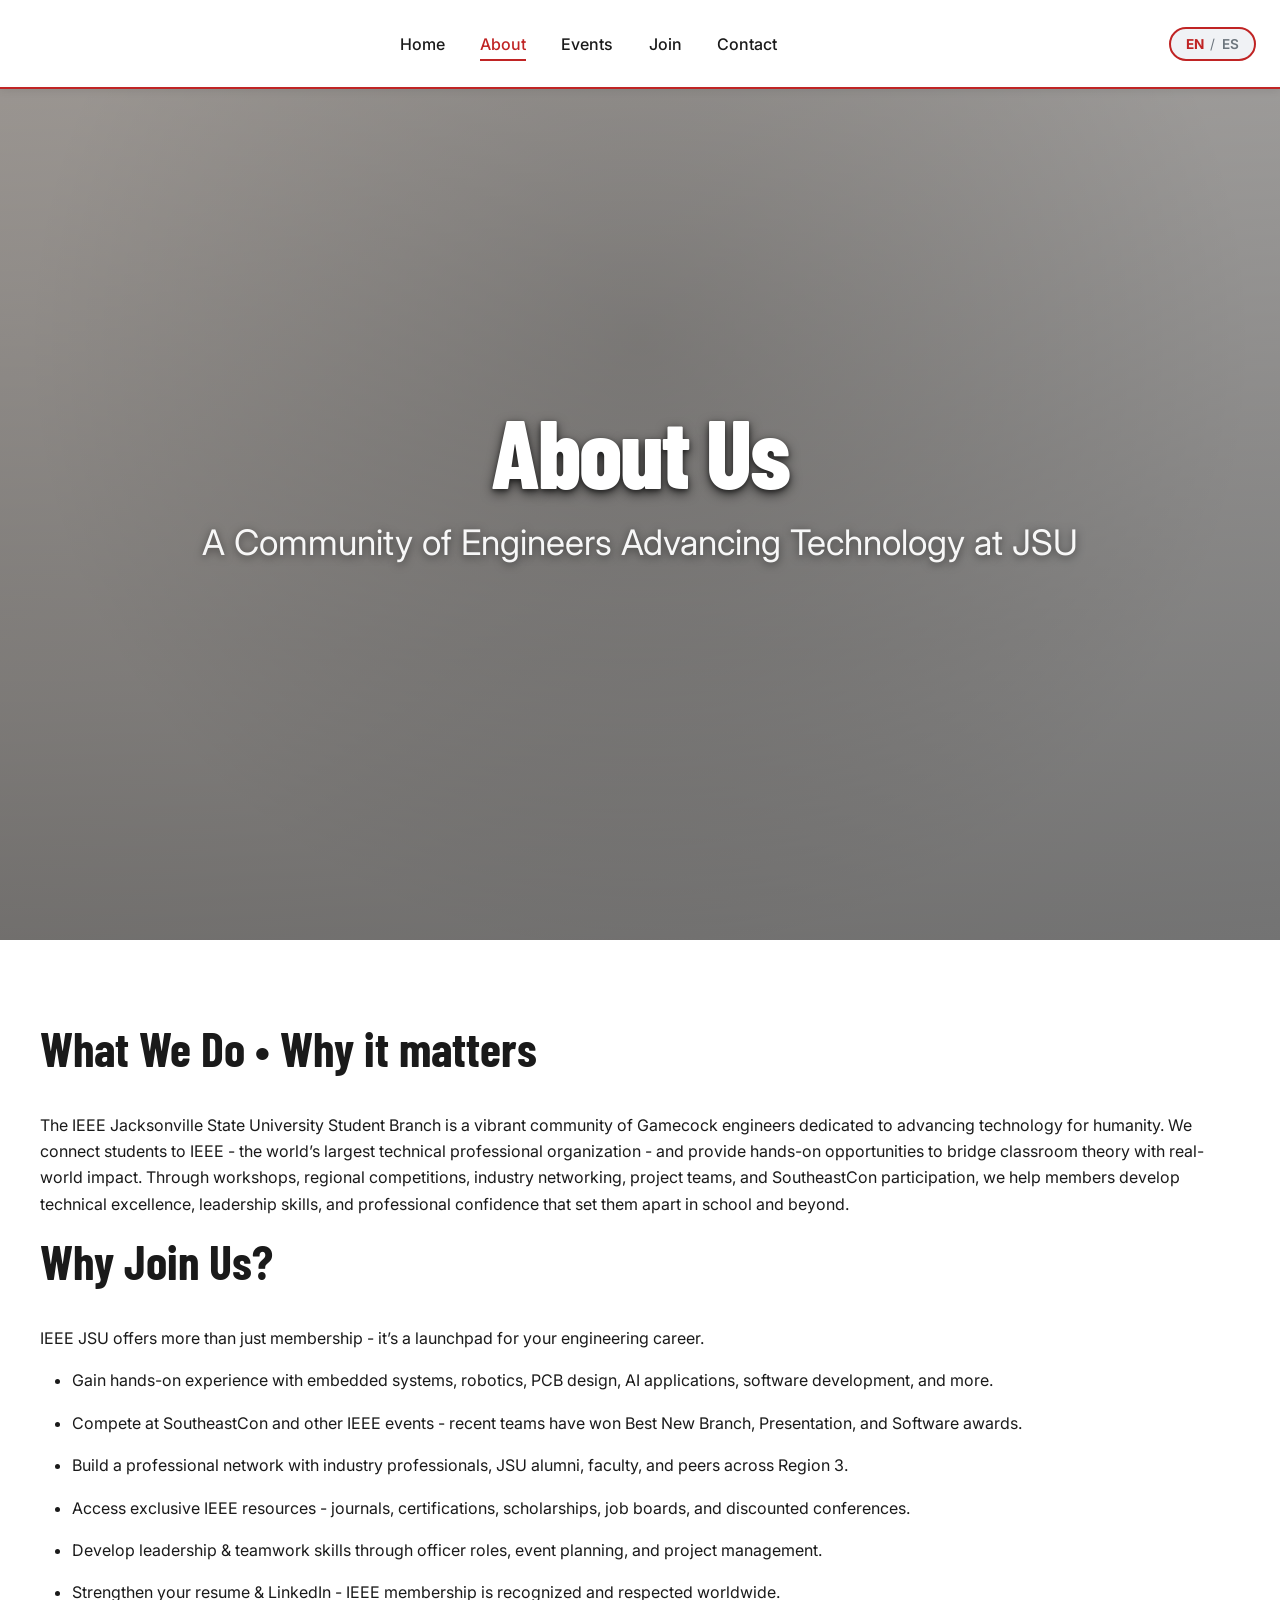
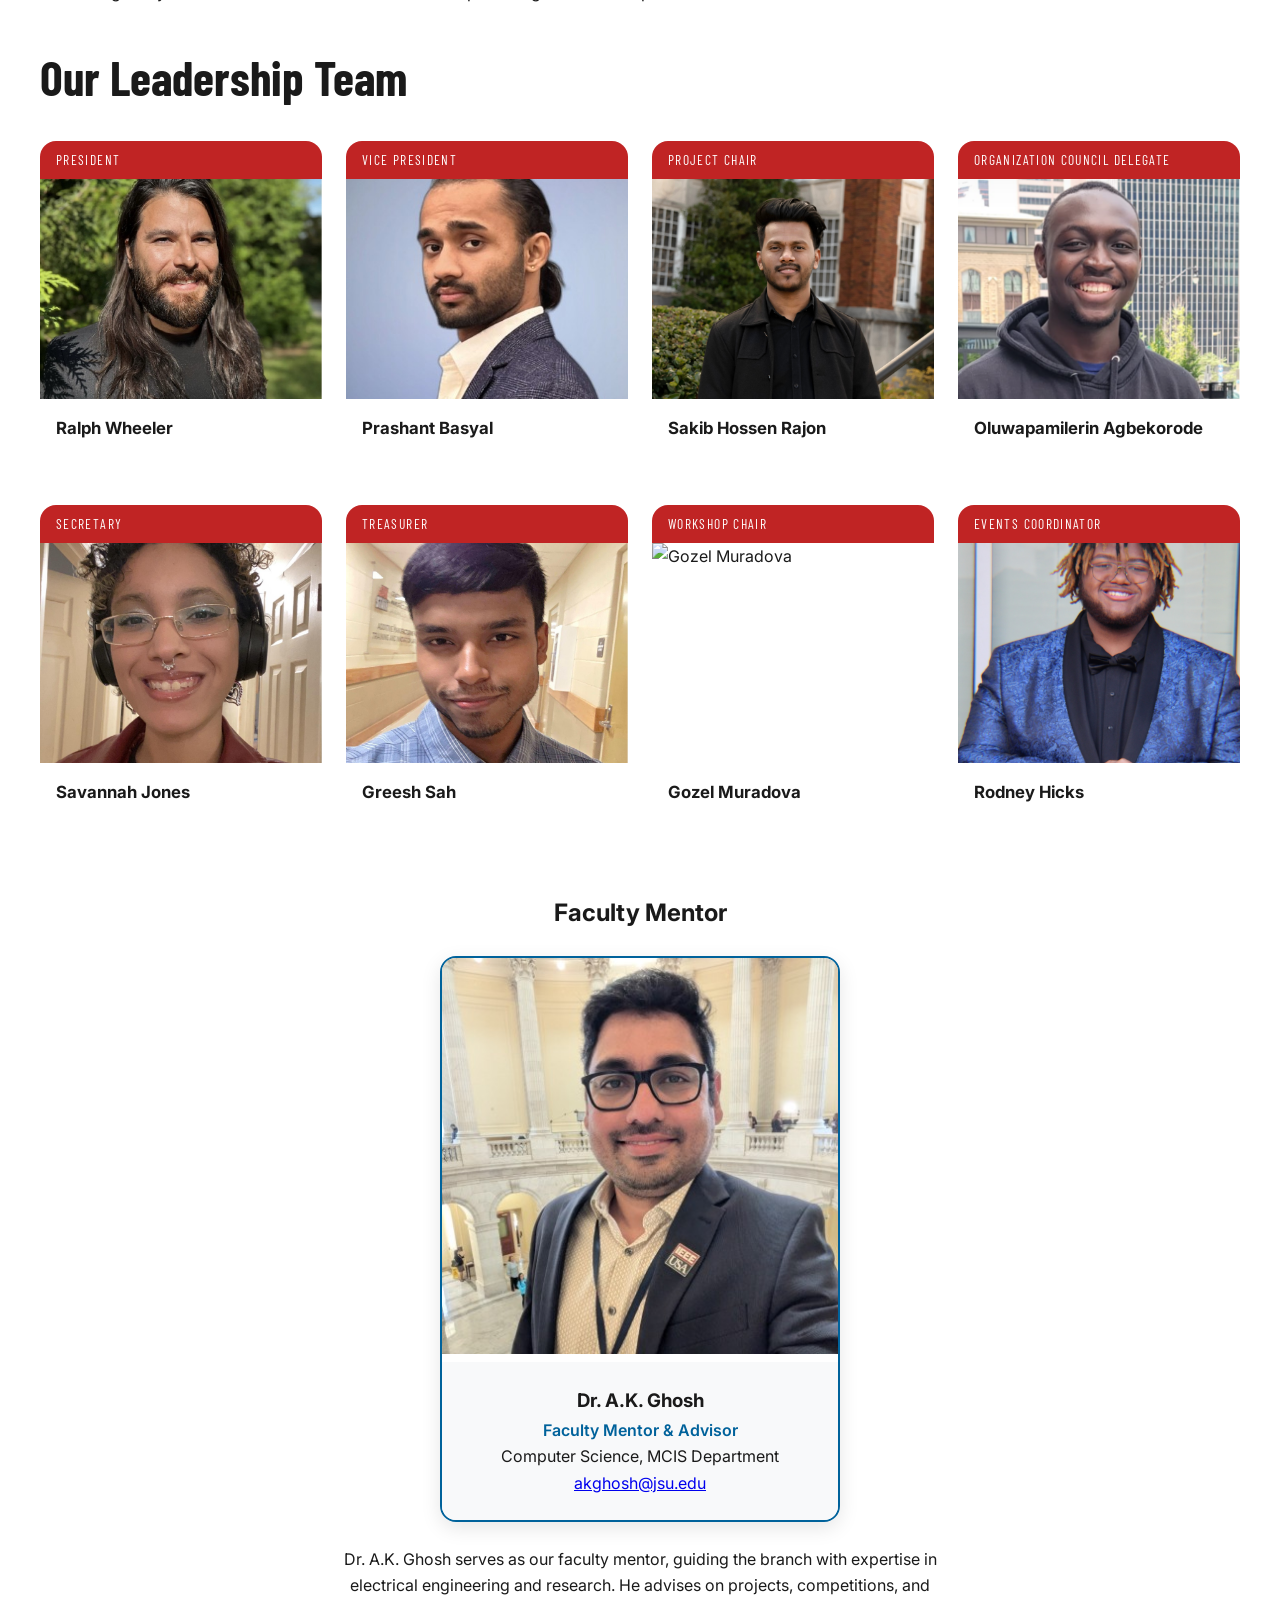
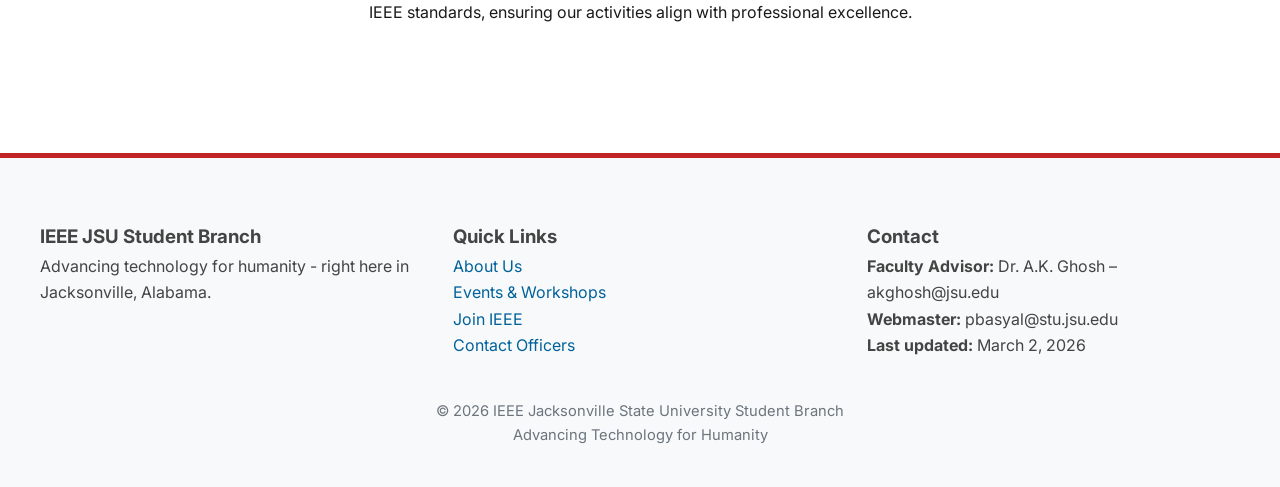
==== commit d0b307a5: "Added Officers and Mentor in About Us page" ====
--- a/about.html
+++ b/about.html
@@ -3,11 +3,11 @@
 <head>
   <meta charset="UTF-8" />
   <meta name="viewport" content="width=device-width, initial-scale=1.0"/>
-  <title>About – IEEE JSU Student Branch</title>
+  <title>About – Jax State IEEE Student Branch</title>
   <link rel="icon" type="image/png" href="/assets/favicon-3.png">
-  <meta name="description" content="Learn about the IEEE Student Branch at Jacksonville State University – our mission, history, officers, and how we advance technology for humanity."/>
-  <meta property="og:title" content="About – IEEE JSU Student Branch"/>
-  <meta property="og:description" content="Learn about the IEEE Student Branch at Jacksonville State University – our mission, history, and officers."/>
+  <meta name="description" content="Learn about the Jax State IEEE Student Branch – our mission, history, officers, and how we advance technology for humanity."/>
+  <meta property="og:title" content="About – Jax State IEEE Student Branch"/>
+  <meta property="og:description" content="Learn about the Jax State IEEE Student Branch – our mission, history, and officers."/>
   <meta property="og:url" content="https://jaxstateieee.github.io/about.html"/>
   <meta property="og:type" content="website"/>
   <link rel="canonical" href="https://jaxstateieee.github.io/about.html"/>
@@ -85,171 +85,207 @@
         </div>
         <div class="officers__grid stagger-parent">
 
-          <!-- Officer 1 â€” President -->
-          <div class="officer-card stagger-child">
-            <div class="officer-card__inner">
-              <div class="officer-card__front">
-                <div class="officer-card__position-bar">President</div>
-                <svg width="400" height="200" viewBox="0 0 400 200" xmlns="http://www.w3.org/2000/svg" aria-label="Alex Johnson photo placeholder">
-                  <rect width="400" height="200" fill="#1A1A1A"/>
-                  <circle cx="200" cy="110" r="50" fill="#2a2a2a"/>
-                  <circle cx="200" cy="110" r="35" fill="#75182C" opacity="0.3"/>
-                  <text x="200" y="115" text-anchor="middle" font-family="Inter" font-size="12" fill="#888">Photo</text>
-                </svg>
-                <div class="officer-card__name-block">
-                  <h4>Alex Johnson</h4>
-                </div>
-              </div>
-              <div class="officer-card__back">
-                <h4>Alex Johnson</h4>
-                <p class="officer-card__role">President</p>
-                <p class="officer-card__major">Electrical Engineering, Senior</p>
-                <div class="officer-card__links">
-                  <a href="mailto:ajohnson@jsu.edu" aria-label="Email"><i class="fas fa-envelope"></i></a>
-                  <a href="https://www.linkedin.com/company/ieee-jsu" target="_blank" rel="noopener noreferrer" aria-label="LinkedIn"><i class="fab fa-linkedin"></i></a>
-                </div>
-              </div>
-            </div>
-          </div>
-
-          <!-- Officer 2 â€” Vice President -->
-          <div class="officer-card stagger-child">
-            <div class="officer-card__inner">
-              <div class="officer-card__front">
-                <div class="officer-card__position-bar">Vice President</div>
-                <svg width="400" height="200" viewBox="0 0 400 200" xmlns="http://www.w3.org/2000/svg" aria-label="Maria Rodriguez photo placeholder">
-                  <rect width="400" height="200" fill="#1A1A1A"/>
-                  <circle cx="200" cy="110" r="50" fill="#2a2a2a"/>
-                  <circle cx="200" cy="110" r="35" fill="#75182C" opacity="0.3"/>
-                  <text x="200" y="115" text-anchor="middle" font-family="Inter" font-size="12" fill="#888">Photo</text>
-                </svg>
-                <div class="officer-card__name-block">
-                  <h4>Maria Rodriguez</h4>
-                </div>
-              </div>
-              <div class="officer-card__back">
-                <h4>Maria Rodriguez</h4>
-                <p class="officer-card__role">Vice President</p>
-                <p class="officer-card__major">Computer Science, Junior</p>
-                <div class="officer-card__links">
-                  <a href="mailto:mrodriguez@jsu.edu" aria-label="Email"><i class="fas fa-envelope"></i></a>
-                  <a href="https://www.linkedin.com/company/ieee-jsu" target="_blank" rel="noopener noreferrer" aria-label="LinkedIn"><i class="fab fa-linkedin"></i></a>
-                </div>
-              </div>
-            </div>
-          </div>
-
-          <!-- Officer 3 â€” Secretary -->
-          <div class="officer-card stagger-child">
-            <div class="officer-card__inner">
-              <div class="officer-card__front">
-                <div class="officer-card__position-bar">Secretary</div>
-                <svg width="400" height="200" viewBox="0 0 400 200" xmlns="http://www.w3.org/2000/svg" aria-label="James Chen photo placeholder">
-                  <rect width="400" height="200" fill="#1A1A1A"/>
-                  <circle cx="200" cy="110" r="50" fill="#2a2a2a"/>
-                  <circle cx="200" cy="110" r="35" fill="#75182C" opacity="0.3"/>
-                  <text x="200" y="115" text-anchor="middle" font-family="Inter" font-size="12" fill="#888">Photo</text>
-                </svg>
-                <div class="officer-card__name-block">
-                  <h4>James Chen</h4>
-                </div>
-              </div>
-              <div class="officer-card__back">
-                <h4>James Chen</h4>
-                <p class="officer-card__role">Secretary</p>
-                <p class="officer-card__major">Computer Engineering, Sophomore</p>
-                <div class="officer-card__links">
-                  <a href="mailto:jchen@jsu.edu" aria-label="Email"><i class="fas fa-envelope"></i></a>
-                  <a href="https://www.linkedin.com/company/ieee-jsu" target="_blank" rel="noopener noreferrer" aria-label="LinkedIn"><i class="fab fa-linkedin"></i></a>
-                </div>
-              </div>
-            </div>
-          </div>
-
-          <!-- Officer 4 â€” Treasurer -->
-          <div class="officer-card stagger-child">
-            <div class="officer-card__inner">
-              <div class="officer-card__front">
-                <div class="officer-card__position-bar">Treasurer</div>
-                <svg width="400" height="200" viewBox="0 0 400 200" xmlns="http://www.w3.org/2000/svg" aria-label="Sarah Williams photo placeholder">
-                  <rect width="400" height="200" fill="#1A1A1A"/>
-                  <circle cx="200" cy="110" r="50" fill="#2a2a2a"/>
-                  <circle cx="200" cy="110" r="35" fill="#75182C" opacity="0.3"/>
-                  <text x="200" y="115" text-anchor="middle" font-family="Inter" font-size="12" fill="#888">Photo</text>
-                </svg>
-                <div class="officer-card__name-block">
-                  <h4>Sarah Williams</h4>
-                </div>
-              </div>
-              <div class="officer-card__back">
-                <h4>Sarah Williams</h4>
-                <p class="officer-card__role">Treasurer</p>
-                <p class="officer-card__major">Electrical Engineering, Junior</p>
-                <div class="officer-card__links">
-                  <a href="mailto:swilliams@jsu.edu" aria-label="Email"><i class="fas fa-envelope"></i></a>
-                  <a href="https://www.linkedin.com/company/ieee-jsu" target="_blank" rel="noopener noreferrer" aria-label="LinkedIn"><i class="fab fa-linkedin"></i></a>
-                </div>
-              </div>
-            </div>
-          </div>
-
-          <!-- Officer 5 â€” Webmaster -->
-          <div class="officer-card stagger-child">
-            <div class="officer-card__inner">
-              <div class="officer-card__front">
-                <div class="officer-card__position-bar">Webmaster</div>
-                <svg width="400" height="200" viewBox="0 0 400 200" xmlns="http://www.w3.org/2000/svg" aria-label="David Kim photo placeholder">
-                  <rect width="400" height="200" fill="#1A1A1A"/>
-                  <circle cx="200" cy="110" r="50" fill="#2a2a2a"/>
-                  <circle cx="200" cy="110" r="35" fill="#75182C" opacity="0.3"/>
-                  <text x="200" y="115" text-anchor="middle" font-family="Inter" font-size="12" fill="#888">Photo</text>
-                </svg>
-                <div class="officer-card__name-block">
-                  <h4>David Kim</h4>
-                </div>
-              </div>
-              <div class="officer-card__back">
-                <h4>David Kim</h4>
-                <p class="officer-card__role">Webmaster</p>
-                <p class="officer-card__major">Software Engineering, Senior</p>
-                <div class="officer-card__links">
-                  <a href="mailto:dkim@jsu.edu" aria-label="Email"><i class="fas fa-envelope"></i></a>
-                  <a href="https://www.linkedin.com/company/ieee-jsu" target="_blank" rel="noopener noreferrer" aria-label="LinkedIn"><i class="fab fa-linkedin"></i></a>
-                </div>
-              </div>
-            </div>
-          </div>
-
-          <!-- Officer 6 â€” Events Coordinator -->
-          <div class="officer-card stagger-child">
-            <div class="officer-card__inner">
-              <div class="officer-card__front">
-                <div class="officer-card__position-bar">Events Coordinator</div>
-                <svg width="400" height="200" viewBox="0 0 400 200" xmlns="http://www.w3.org/2000/svg" aria-label="Emily Davis photo placeholder">
-                  <rect width="400" height="200" fill="#1A1A1A"/>
-                  <circle cx="200" cy="110" r="50" fill="#2a2a2a"/>
-                  <circle cx="200" cy="110" r="35" fill="#75182C" opacity="0.3"/>
-                  <text x="200" y="115" text-anchor="middle" font-family="Inter" font-size="12" fill="#888">Photo</text>
-                </svg>
-                <div class="officer-card__name-block">
-                  <h4>Emily Davis</h4>
-                </div>
-              </div>
-              <div class="officer-card__back">
-                <h4>Emily Davis</h4>
-                <p class="officer-card__role">Events Coordinator</p>
-                <p class="officer-card__major">Mechanical Engineering, Junior</p>
-                <div class="officer-card__links">
-                  <a href="mailto:edavis@jsu.edu" aria-label="Email"><i class="fas fa-envelope"></i></a>
-                  <a href="https://www.linkedin.com/company/ieee-jsu" target="_blank" rel="noopener noreferrer" aria-label="LinkedIn"><i class="fab fa-linkedin"></i></a>
-                </div>
-              </div>
-            </div>
-          </div>
-
-        </div>
-      </div>
-    </section>
+  <!-- Ralph Wheeler -->
+  <div class="officer-card">
+    <div class="officer-card__inner">
+      <div class="officer-card__front">
+        <div class="officer-card__position-bar">President</div>
+        <img src="assets/officers/RalphWheeler.jpg" alt="Ralph Wheeler">
+        <div class="officer-card__name-block">
+          <h4>Ralph Wheeler</h4>
+        </div>
+      </div>
+      <div class="officer-card__back">
+        <h4>Ralph Wheeler</h4>
+        <p class="officer-card__role">President</p>
+        <p class="officer-card__major">Computer Science</p>
+        <div class="officer-card__links">
+          <a href="mailto:rwheelermusic@gmail.com"><i class="fas fa-envelope"></i></a>
+          <a href="https://github.com/rwheelermusic" target="_blank"><i class="fab fa-github"></i></a>
+          <a href="https://www.linkedin.com/in/ralph-wheeler-0bb42833a/" target="_blank"><i class="fab fa-linkedin"></i></a>
+        </div>
+      </div>
+    </div>
+  </div>
+
+    <!-- Prashant Basyal -->
+  <div class="officer-card">
+    <div class="officer-card__inner">
+      <div class="officer-card__front">
+        <div class="officer-card__position-bar">Vice President</div>
+        <img src="assets/officers/PrashantBasyal.jpeg" alt="Prashant Basyal">
+        <div class="officer-card__name-block">
+          <h4>Prashant Basyal</h4>
+        </div>
+      </div>
+      <div class="officer-card__back">
+        <h4>Prashant Basyal</h4>
+        <p class="officer-card__role">Vice President</p>
+        <p class="officer-card__major">Data Science</p>
+        <div class="officer-card__links">
+          <a href="mailto:pbasyal@stu.jsu.edu"><i class="fas fa-envelope"></i></a>
+          <a href="https://github.com/heyitsprashant" target="_blank"><i class="fab fa-github"></i></a>
+          <a href="https://www.linkedin.com/in/prashantbasyal/" target="_blank"><i class="fab fa-linkedin"></i></a>
+        </div>
+      </div>
+    </div>
+  </div>
+
+    <!-- Sakib Hossen Rajon -->
+  <div class="officer-card">
+    <div class="officer-card__inner">
+      <div class="officer-card__front">
+        <div class="officer-card__position-bar">Project Chair</div>
+        <img src="assets/officers/SakibHossenRajon.jpg" alt="Sakib Hossen Rajon">
+        <div class="officer-card__name-block">
+          <h4>Sakib Hossen Rajon</h4>
+        </div>
+      </div>
+      <div class="officer-card__back">
+        <h4>Sakib Hossen Rajon</h4>
+        <p class="officer-card__role">Project Chair</p>
+        <p class="officer-card__major">Computer Engineering</p>
+        <div class="officer-card__links">
+          <a href="mailto:srajon@stu.jsu.edu"><i class="fas fa-envelope"></i></a>
+          <a href="https://github.com/sakibhossenrajon" target="_blank"><i class="fab fa-github"></i></a>
+          <a href="https://www.linkedin.com/in/sakibhossenrajon/" target="_blank"><i class="fab fa-linkedin"></i></a>
+        </div>
+      </div>
+    </div>
+  </div>
+
+  <!-- Oluwapamilerin (Emmanuel) Agbekorode -->
+  <div class="officer-card">
+    <div class="officer-card__inner">
+      <div class="officer-card__front">
+        <div class="officer-card__position-bar">Organization Council Delegate</div>
+        <img src="assets/officers/OluwapamilerinAgbekorode.png" alt="Oluwapamilerin Agbekorode">
+        <div class="officer-card__name-block">
+          <h4>Oluwapamilerin Agbekorode</h4>
+        </div>
+      </div>
+      <div class="officer-card__back">
+        <h4>Oluwapamilerin Agbekorode</h4>
+        <p class="officer-card__role">Organization Council Delegate</p>
+        <p class="officer-card__major">Computer Science</p>
+        <div class="officer-card__links">
+          <a href="mailto:oagbekorode@stu.jsu.edu"><i class="fas fa-envelope"></i></a>
+          <a href="https://github.com/oagbekorode" target="_blank"><i class="fab fa-github"></i></a>
+          <a href="https://www.linkedin.com/in/oagbekorode" target="_blank"><i class="fab fa-linkedin"></i></a>
+        </div>
+      </div>
+    </div>
+  </div>
+
+  <!-- Savannah Jones -->
+  <div class="officer-card">
+    <div class="officer-card__inner">
+      <div class="officer-card__front">
+        <div class="officer-card__position-bar">Secretary</div>
+        <img src="assets/officers/SavannahJones.jpg" alt="Savannah Jones">
+        <div class="officer-card__name-block">
+          <h4>Savannah Jones</h4>
+        </div>
+      </div>
+      <div class="officer-card__back">
+        <h4>Savannah Jones</h4>
+        <p class="officer-card__role">Secretary</p>
+        <p class="officer-card__major">Computer Engineering</p>
+        <div class="officer-card__links">
+          <a href="mailto:savannah.n.jones7@gmail.com"><i class="fas fa-envelope"></i></a>
+          <a href="https://github.com/Savannah-Jones" target="_blank"><i class="fab fa-github"></i></a>
+          <a href="https://www.linkedin.com/in/savannah-jones-a71096254/" target="_blank"><i class="fab fa-linkedin"></i></a>
+        </div>
+      </div>
+    </div>
+  </div>
+
+  <!-- Greesh Sah -->
+  <div class="officer-card">
+    <div class="officer-card__inner">
+      <div class="officer-card__front">
+        <div class="officer-card__position-bar">Treasurer</div>
+        <img src="assets/officers/GreeshSah.jpg" alt="Greesh Sah">
+        <div class="officer-card__name-block">
+          <h4>Greesh Sah</h4>
+        </div>
+      </div>
+      <div class="officer-card__back">
+        <h4>Greesh Sah</h4>
+        <p class="officer-card__role">Treasurer</p>
+        <p class="officer-card__major">Applied Manufacturing Engineering</p>
+        <div class="officer-card__links">
+          <a href="mailto:gsah@stu.jsu.edu"><i class="fas fa-envelope"></i></a>
+          <a href="https://www.linkedin.com/in/greeshsah" target="_blank"><i class="fab fa-linkedin"></i></a>
+        </div>
+      </div>
+    </div>
+  </div>
+
+    <!-- Gozel Muradova -->
+  <div class="officer-card">
+    <div class="officer-card__inner">
+      <div class="officer-card__front">
+        <div class="officer-card__position-bar">Workshop Chair</div>
+        <img src="assets/officers/GozelMuradova.jpeg" alt="Gozel Muradova">
+        <div class="officer-card__name-block">
+          <h4>Gozel Muradova</h4>
+        </div>
+      </div>
+      <div class="officer-card__back">
+        <h4>Gozel Muradova</h4>
+        <p class="officer-card__role">Workshop Chair</p>
+        <p class="officer-card__major">Computer Science</p>
+        <div class="officer-card__links">
+          <a href="mailto:gozel.muradova@stu.jsu.edu"><i class="fas fa-envelope"></i></a>
+          <a href="gmuradova@stu.jsu.edu" target="_blank"><i class="fab fa-github"></i></a>
+          <a href="http://linkedin.com/in/gozel-muradova" target="_blank"><i class="fab fa-linkedin"></i></a>
+        </div>
+      </div>
+    </div>
+  </div>
+
+  <!-- Rodney Hicks -->
+  <div class="officer-card">
+    <div class="officer-card__inner">
+      <div class="officer-card__front">
+        <div class="officer-card__position-bar">Events Coordinator</div>
+        <img src="assets/officers/RodneyHicks.png" alt="Rodney Hicks">
+        <div class="officer-card__name-block">
+          <h4>Rodney Hicks</h4>
+        </div>
+      </div>
+      <div class="officer-card__back">
+        <h4>Rodney Hicks</h4>
+        <p class="officer-card__role">Events Coordinator</p>
+        <p class="officer-card__major">Software Engineering</p>
+        <div class="officer-card__links">
+          <a href="mailto:rhicks8@stu.jsu.edu"><i class="fas fa-envelope"></i></a>
+          <a href="https://www.linkedin.com/in/rodney-hicks-027306302" target="_blank"><i class="fab fa-linkedin"></i></a>
+        </div>
+      </div>
+    </div>
+  </div>
+
+</div>
+</div>
+</section>
+
+  
+<!-- Faculty Mentor -->
+<div style="margin-top: 3rem; text-align: center;">
+  <h2>Faculty Mentor</h2>
+  <div class="mentor-card" style="max-width: 400px; margin: 1.5rem auto; border: 2px solid var(--ieee-blue); border-radius: var(--radius-lg); overflow: hidden; box-shadow: var(--shadow-md);">
+    <img src="assets/officers/AKGhosh.jpeg" alt="Dr. A.K. Ghosh, Faculty Mentor" loading="lazy" style="width: 100%; height: auto;">
+    <div style="padding: 1.5rem; background: #f8f9fa;">
+      <h3>Dr. A.K. Ghosh</h3>
+      <p style="color: var(--ieee-blue); font-weight: 600;">Faculty Mentor & Advisor</p>
+      <p>Computer Science, MCIS Department</p>
+      <a href="mailto:akghosh@jsu.edu">akghosh@jsu.edu</a>
+    </div>
+  </div>
+  <p style="max-width: 600px; margin: 0 auto;">Dr. A.K. Ghosh serves as our faculty mentor, guiding the branch with expertise in electrical engineering and research. He advises on projects, competitions, and IEEE standards, ensuring our activities align with professional excellence.</p>
+</div>
 
 </main>
 
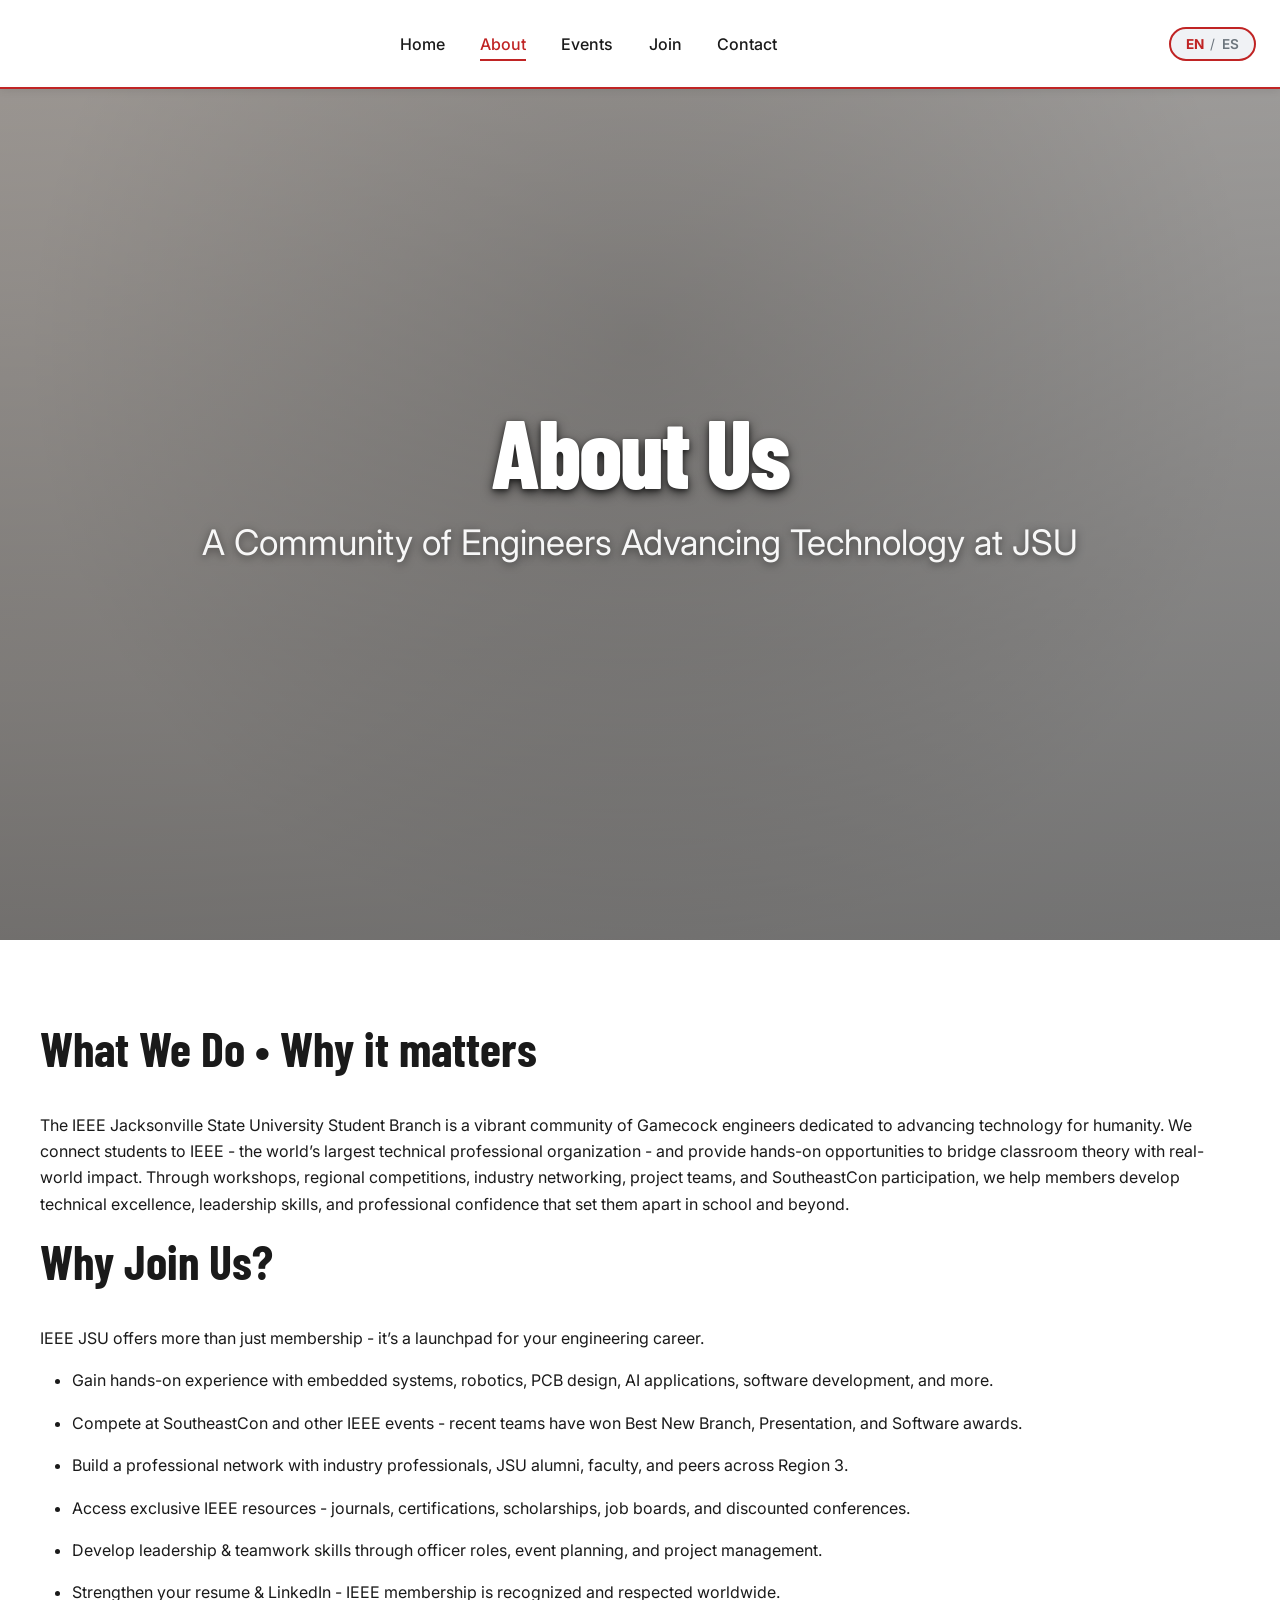
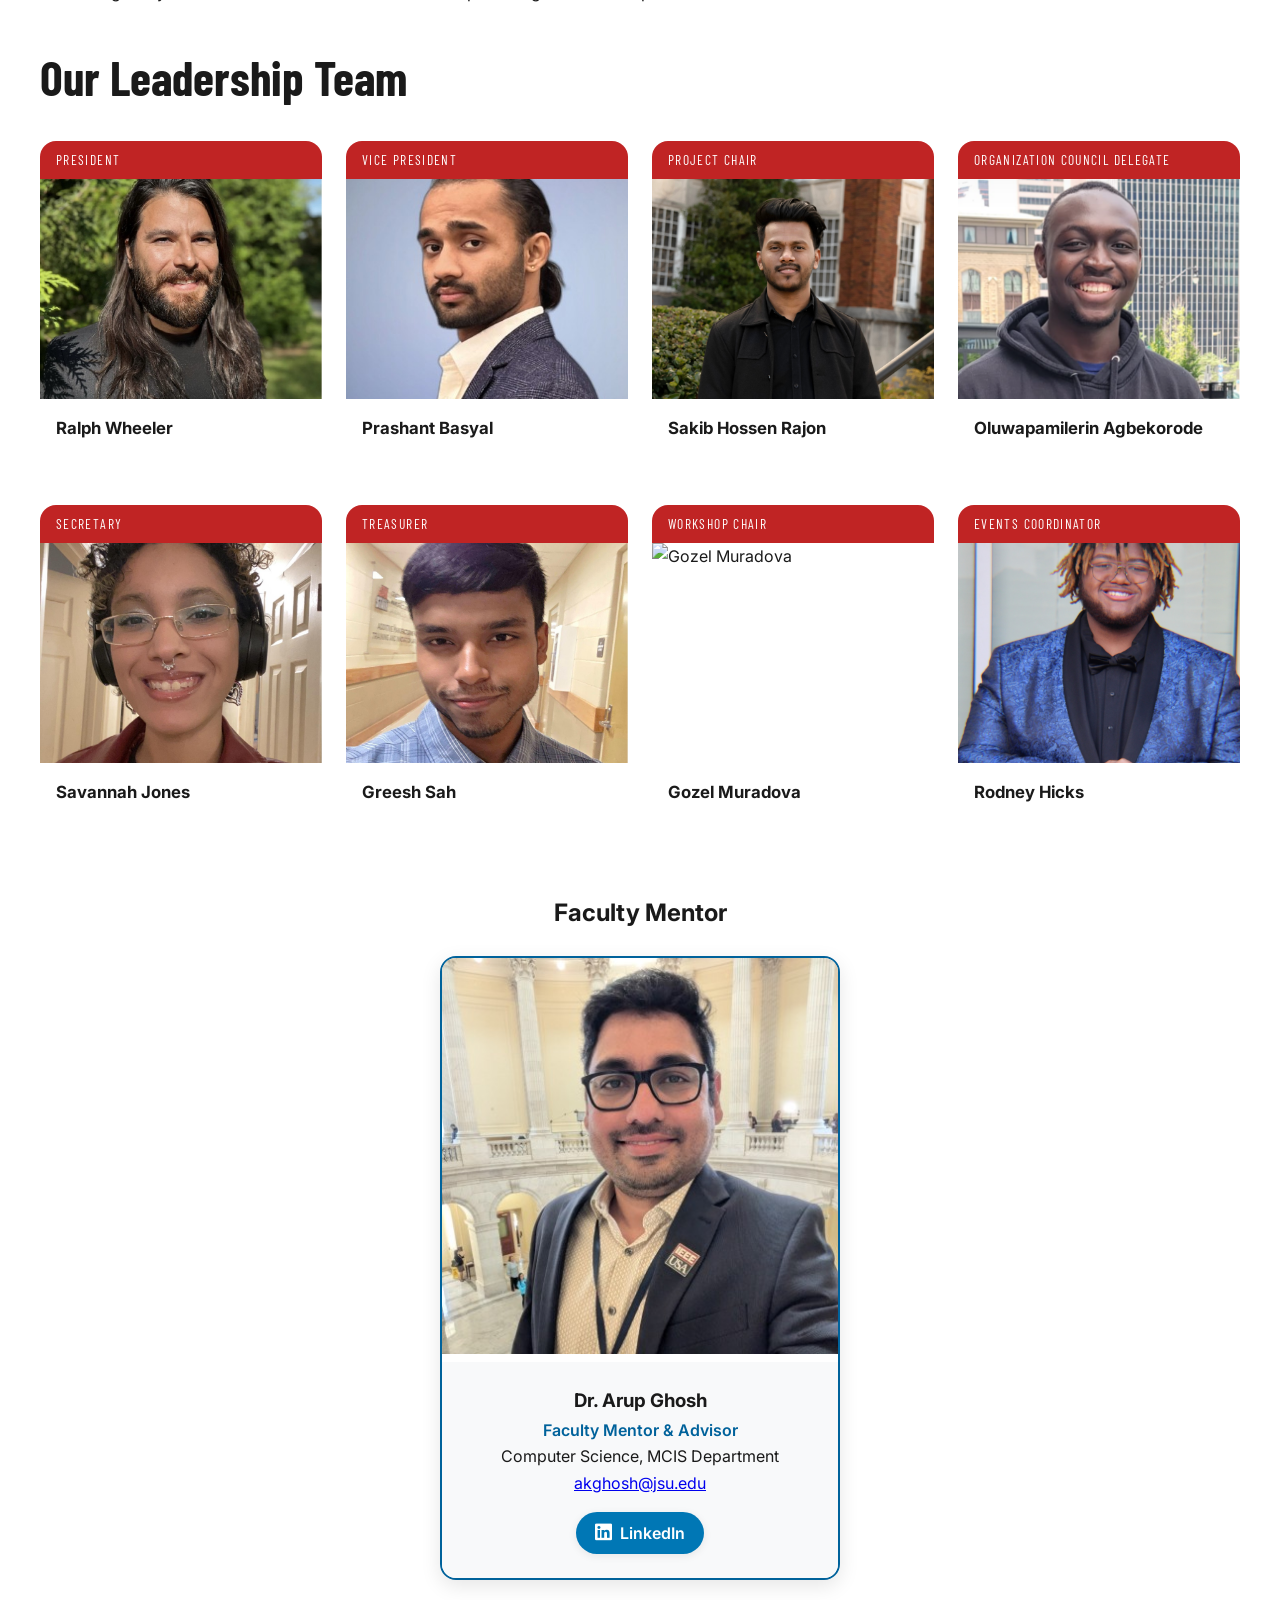
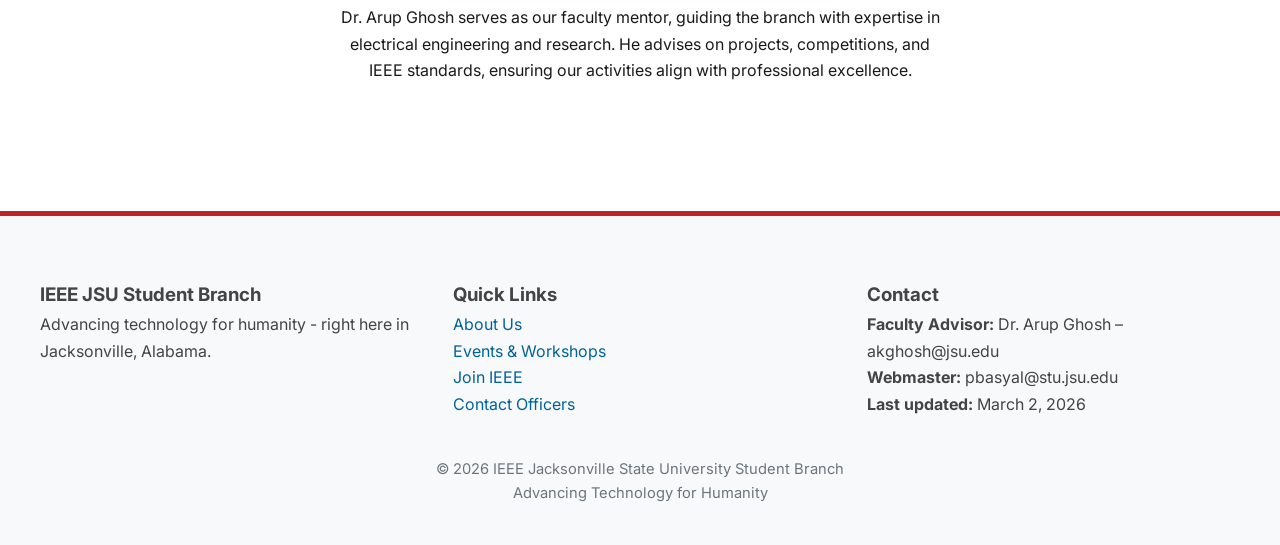
==== commit e4d60f59: "update info of mentor" ====
--- a/about.html
+++ b/about.html
@@ -276,15 +276,20 @@
 <div style="margin-top: 3rem; text-align: center;">
   <h2>Faculty Mentor</h2>
   <div class="mentor-card" style="max-width: 400px; margin: 1.5rem auto; border: 2px solid var(--ieee-blue); border-radius: var(--radius-lg); overflow: hidden; box-shadow: var(--shadow-md);">
-    <img src="assets/officers/AKGhosh.jpeg" alt="Dr. A.K. Ghosh, Faculty Mentor" loading="lazy" style="width: 100%; height: auto;">
+    <img src="assets/officers/AKGhosh.jpeg" alt="Dr. Arup Ghosh, Faculty Mentor" loading="lazy" style="width: 100%; height: auto;">
     <div style="padding: 1.5rem; background: #f8f9fa;">
-      <h3>Dr. A.K. Ghosh</h3>
+      <h3>Dr. Arup Ghosh</h3>
       <p style="color: var(--ieee-blue); font-weight: 600;">Faculty Mentor & Advisor</p>
       <p>Computer Science, MCIS Department</p>
       <a href="mailto:akghosh@jsu.edu">akghosh@jsu.edu</a>
-    </div>
-  </div>
-  <p style="max-width: 600px; margin: 0 auto;">Dr. A.K. Ghosh serves as our faculty mentor, guiding the branch with expertise in electrical engineering and research. He advises on projects, competitions, and IEEE standards, ensuring our activities align with professional excellence.</p>
+      <div style="margin-top: 1rem;">
+        <a href="https://www.linkedin.com/in/akghosh/" target="_blank" rel="noopener" style="display: inline-flex; align-items: center; gap: 0.5rem; background: #0077b5; color: #fff; padding: 0.5rem 1.2rem; border-radius: 999px; font-weight: 600; text-decoration: none; box-shadow: 0 2px 8px rgba(0,0,0,0.08); transition: background 0.2s;">
+          <i class="fab fa-linkedin" style="font-size: 1.2rem;"></i> LinkedIn
+        </a>
+      </div>
+    </div>
+  </div>
+  <p style="max-width: 600px; margin: 0 auto;">Dr. Arup Ghosh serves as our faculty mentor, guiding the branch with expertise in electrical engineering and research. He advises on projects, competitions, and IEEE standards, ensuring our activities align with professional excellence.</p>
 </div>
 
 </main>
@@ -309,7 +314,7 @@
 
     <div>
       <h3 data-i18n="footer.contactTitle">Contact</h3>
-      <p><strong data-i18n="footer.advisor">Faculty Advisor:</strong> Dr. A.K. Ghosh – akghosh@jsu.edu</p>
+      <p><strong data-i18n="footer.advisor">Faculty Advisor:</strong> Dr. Arup Ghosh – akghosh@jsu.edu</p>
       <p><strong data-i18n="footer.webmaster">Webmaster:</strong> pbasyal@stu.jsu.edu</p>
       <p><strong data-i18n="footer.updated">Last updated:</strong> March 2, 2026</p>
     </div>
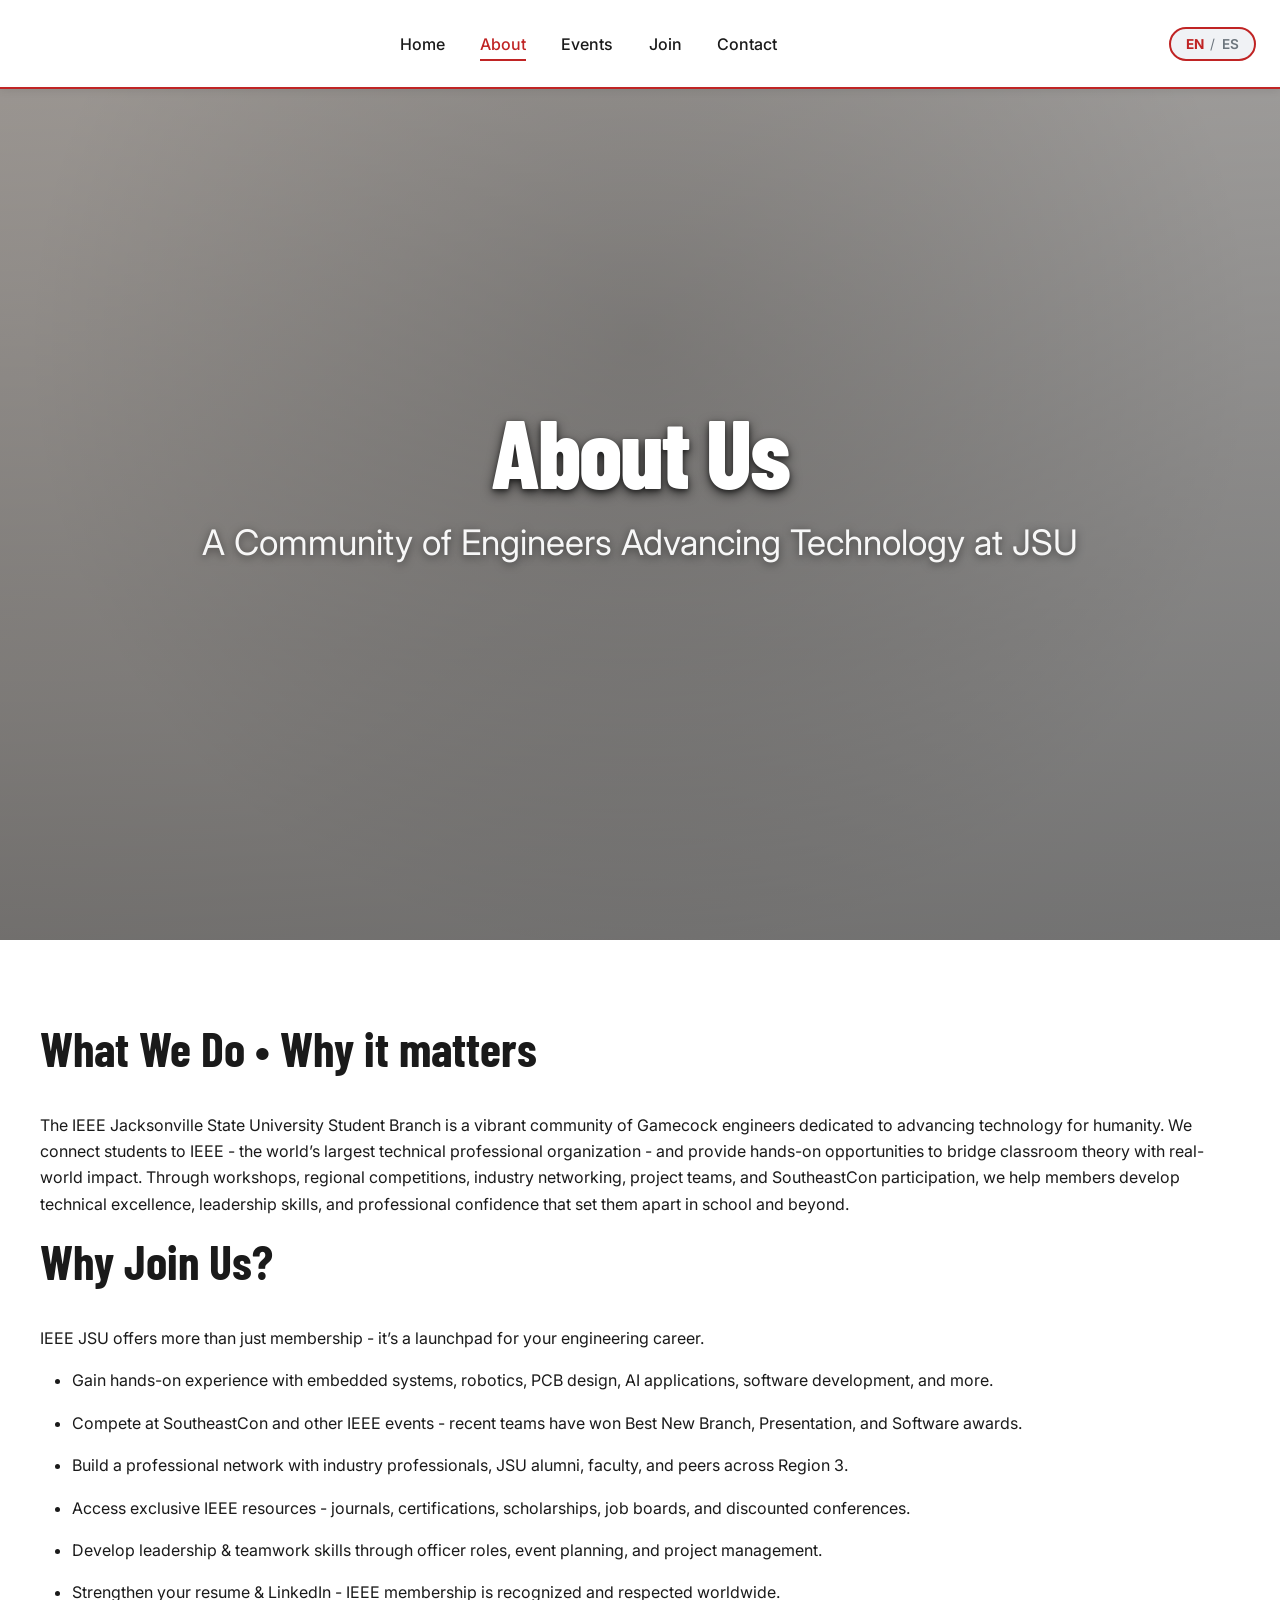
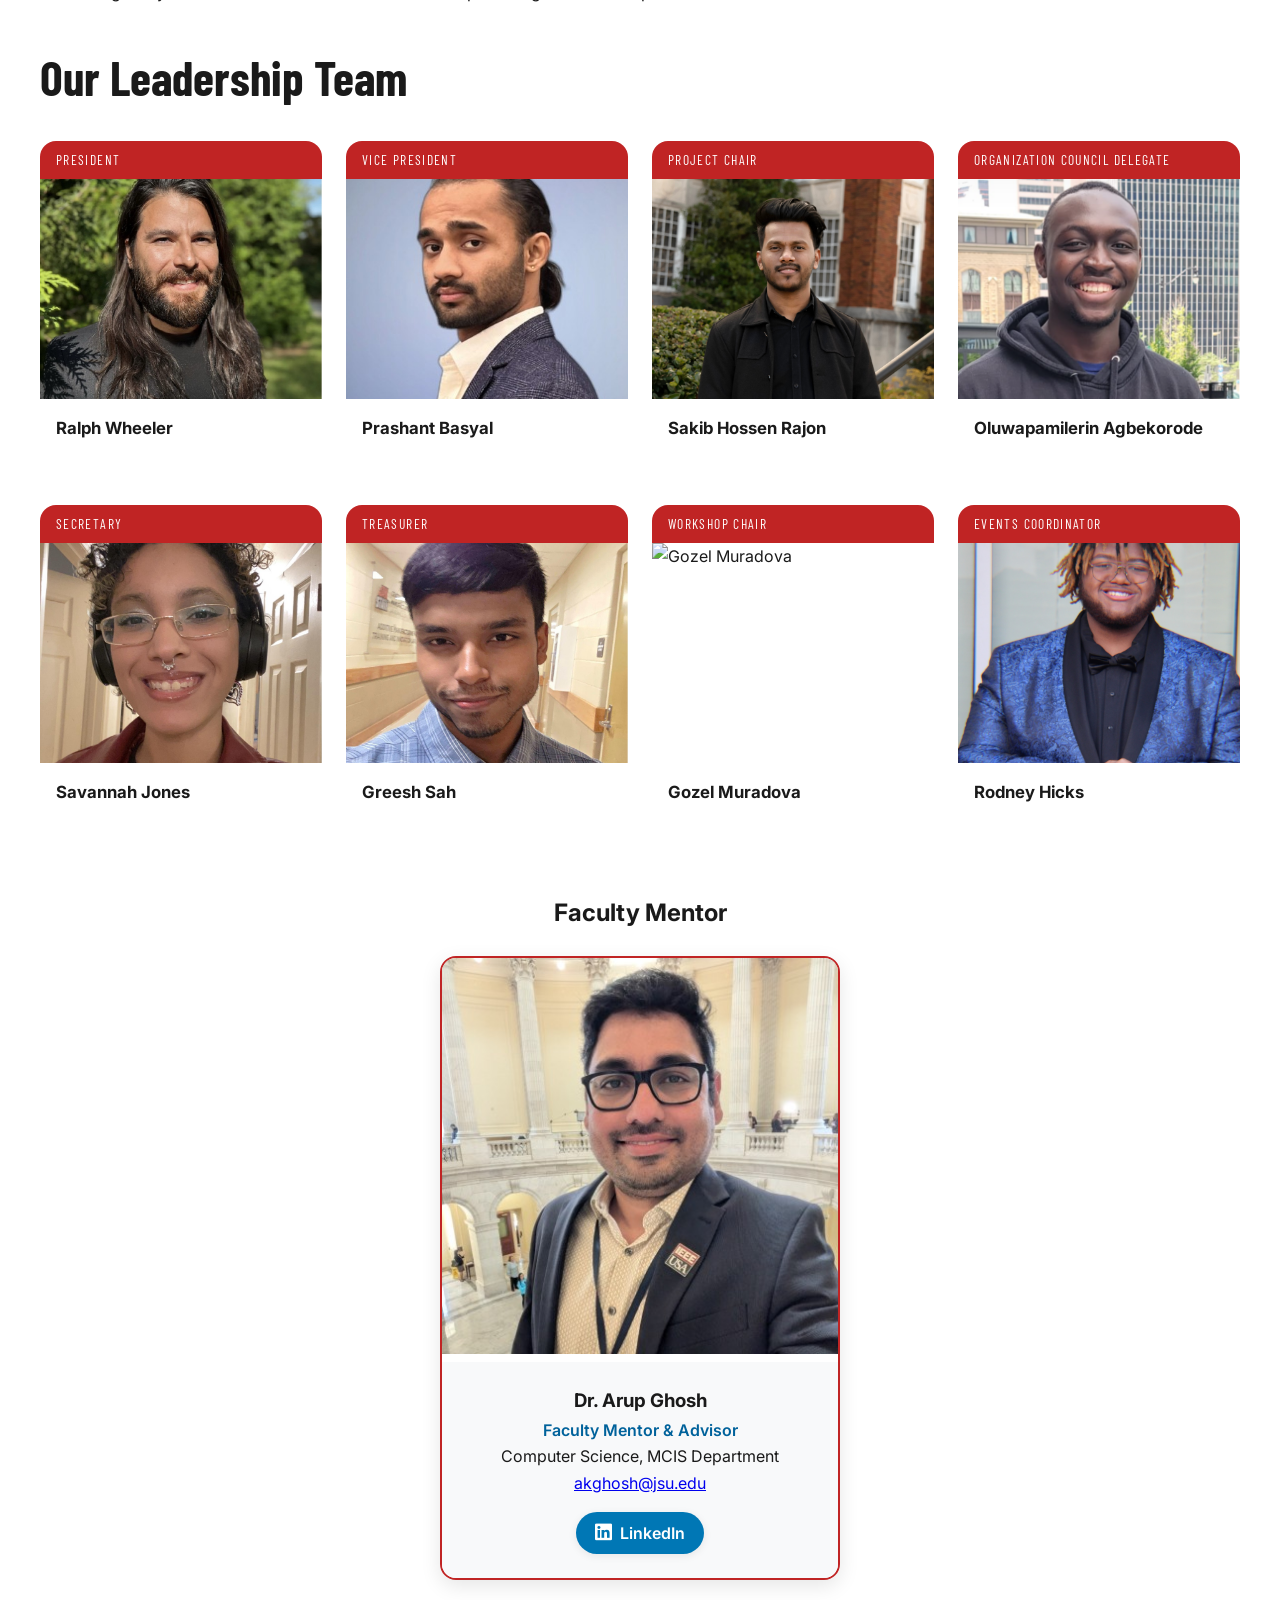
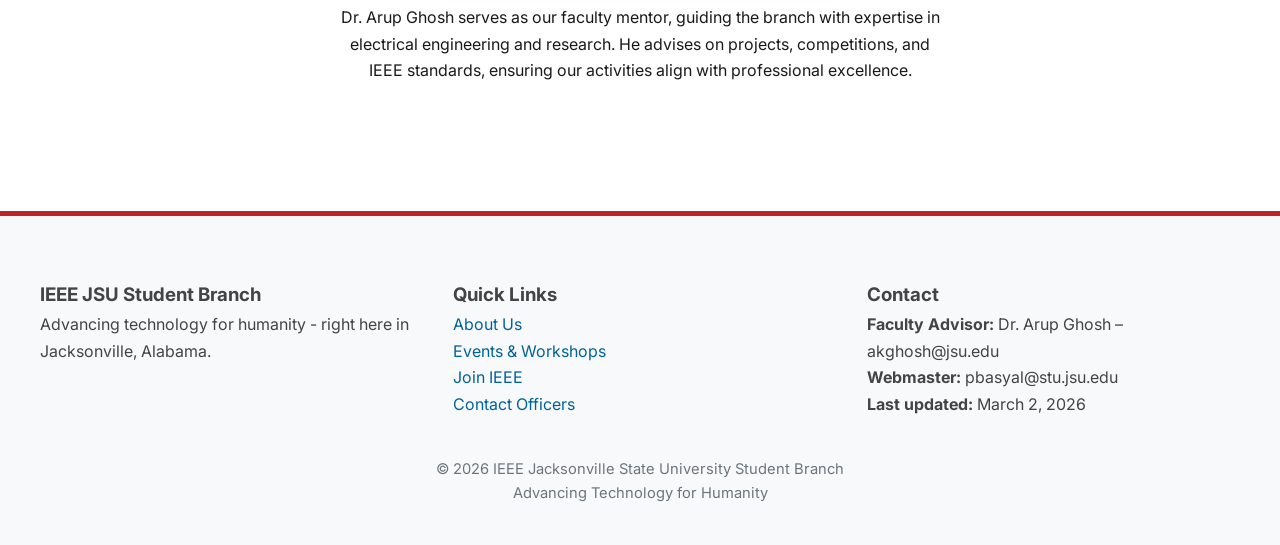
==== commit ce47d400: "changed mentor picture border" ====
--- a/about.html
+++ b/about.html
@@ -275,7 +275,7 @@
 <!-- Faculty Mentor -->
 <div style="margin-top: 3rem; text-align: center;">
   <h2>Faculty Mentor</h2>
-  <div class="mentor-card" style="max-width: 400px; margin: 1.5rem auto; border: 2px solid var(--ieee-blue); border-radius: var(--radius-lg); overflow: hidden; box-shadow: var(--shadow-md);">
+  <div class="mentor-card" style="max-width: 400px; margin: 1.5rem auto; border: 2px solid #c02424; border-radius: var(--radius-lg); overflow: hidden; box-shadow: var(--shadow-md);">
     <img src="assets/officers/AKGhosh.jpeg" alt="Dr. Arup Ghosh, Faculty Mentor" loading="lazy" style="width: 100%; height: auto;">
     <div style="padding: 1.5rem; background: #f8f9fa;">
       <h3>Dr. Arup Ghosh</h3>
@@ -283,7 +283,7 @@
       <p>Computer Science, MCIS Department</p>
       <a href="mailto:akghosh@jsu.edu">akghosh@jsu.edu</a>
       <div style="margin-top: 1rem;">
-        <a href="https://www.linkedin.com/in/akghosh/" target="_blank" rel="noopener" style="display: inline-flex; align-items: center; gap: 0.5rem; background: #0077b5; color: #fff; padding: 0.5rem 1.2rem; border-radius: 999px; font-weight: 600; text-decoration: none; box-shadow: 0 2px 8px rgba(0,0,0,0.08); transition: background 0.2s;">
+        <a href="https://www.linkedin.com/in/akghosh/" target="_blank" rel="noopener" style="display: inline-flex; align-items: center; gap: 0.5rem; background: #0077b5; color: #ffffff; padding: 0.5rem 1.2rem; border-radius: 999px; font-weight: 600; text-decoration: none; box-shadow: 0 2px 8px rgba(0,0,0,0.08); transition: background 0.2s;">
           <i class="fab fa-linkedin" style="font-size: 1.2rem;"></i> LinkedIn
         </a>
       </div>
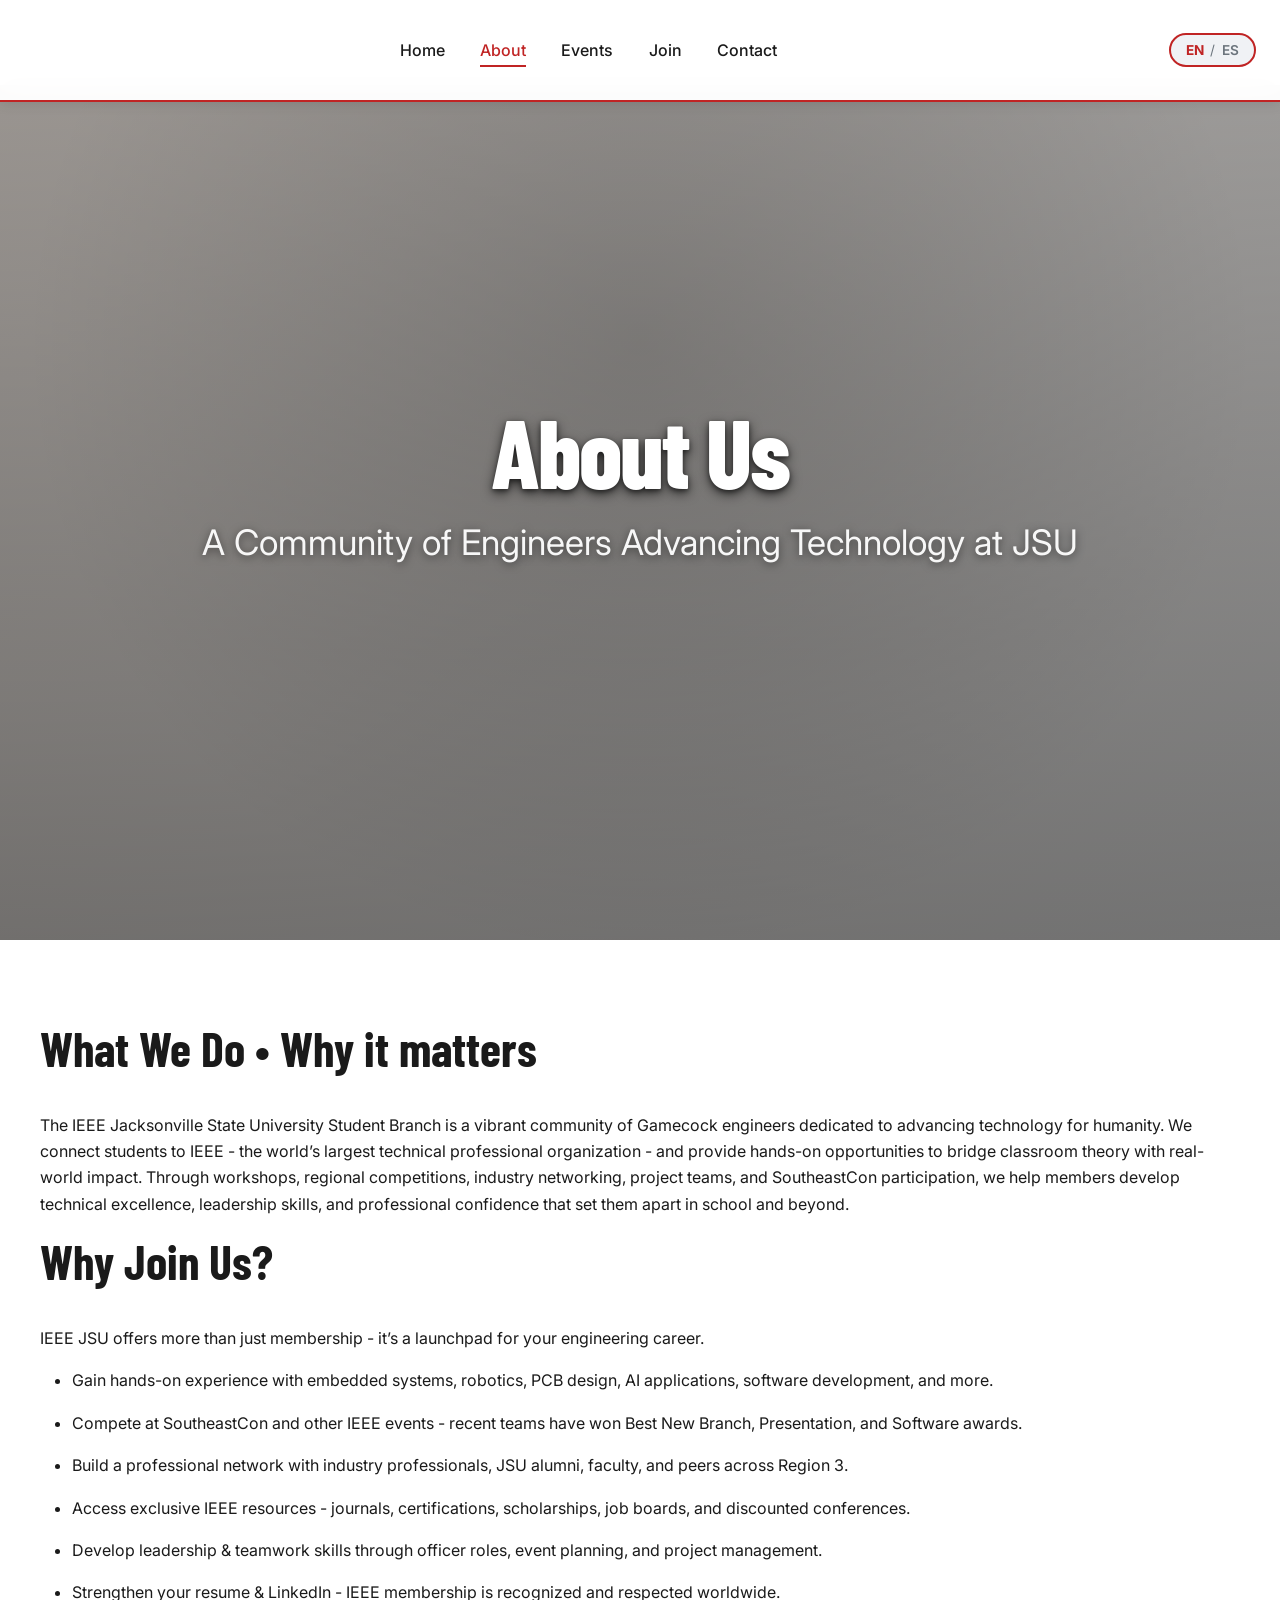
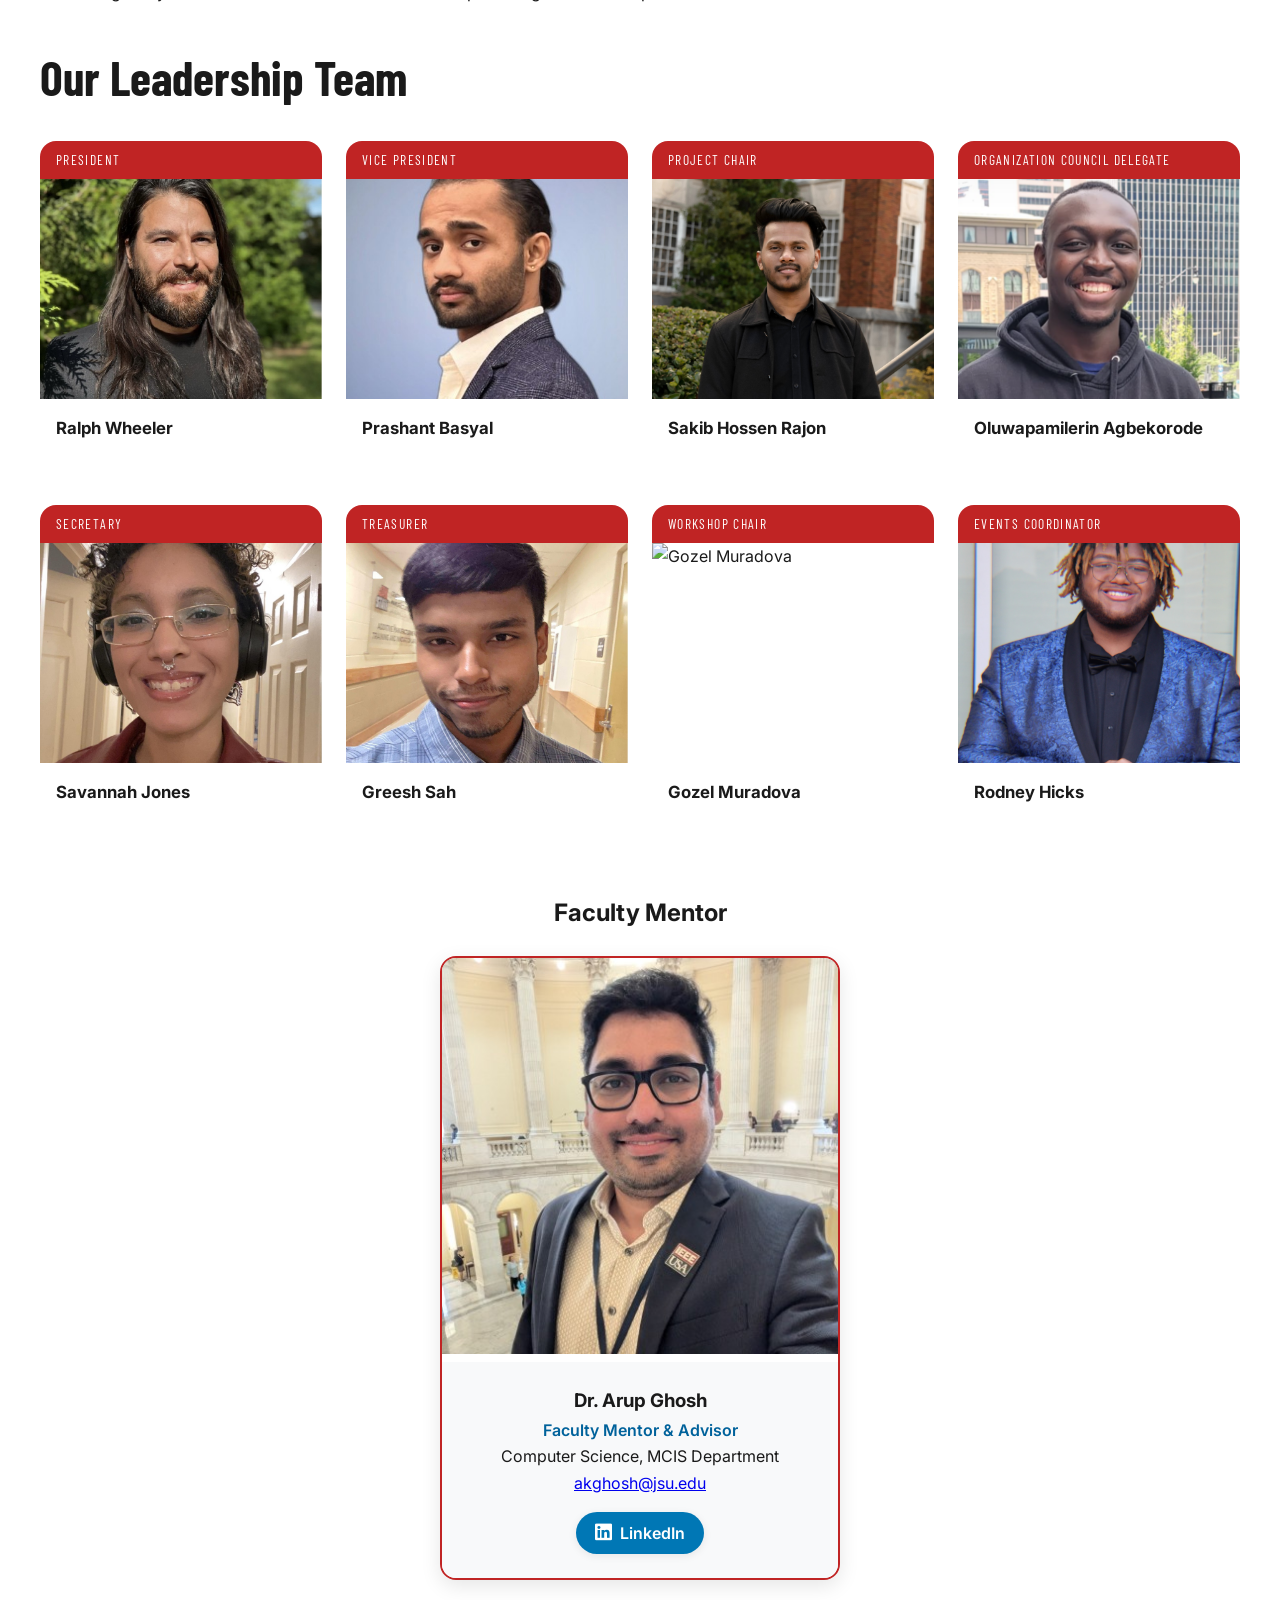
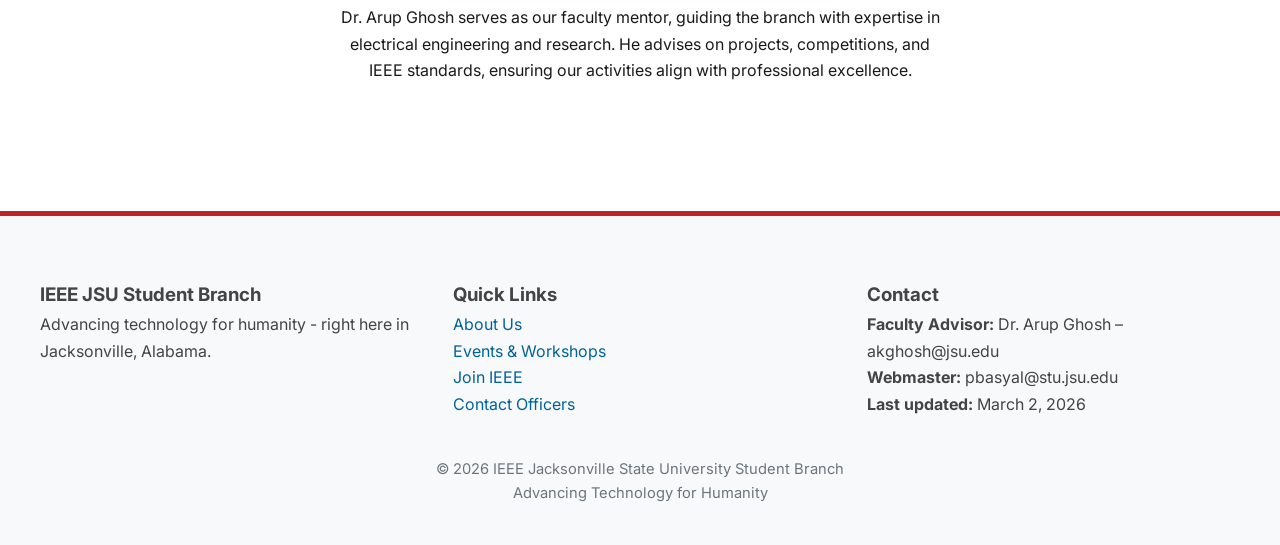
==== commit 43044b2d: "aaded spanish" ====
--- a/about.html
+++ b/about.html
@@ -274,13 +274,13 @@
   
 <!-- Faculty Mentor -->
 <div style="margin-top: 3rem; text-align: center;">
-  <h2>Faculty Mentor</h2>
+  <h2 data-i18n="about.facultyMentor">Faculty Mentor</h2>
   <div class="mentor-card" style="max-width: 400px; margin: 1.5rem auto; border: 2px solid #c02424; border-radius: var(--radius-lg); overflow: hidden; box-shadow: var(--shadow-md);">
     <img src="assets/officers/AKGhosh.jpeg" alt="Dr. Arup Ghosh, Faculty Mentor" loading="lazy" style="width: 100%; height: auto;">
     <div style="padding: 1.5rem; background: #f8f9fa;">
       <h3>Dr. Arup Ghosh</h3>
-      <p style="color: var(--ieee-blue); font-weight: 600;">Faculty Mentor & Advisor</p>
-      <p>Computer Science, MCIS Department</p>
+      <p style="color: var(--ieee-blue); font-weight: 600;" data-i18n="about.mentorRole">Faculty Mentor & Advisor</p>
+      <p data-i18n="about.mentorDept">Computer Science, MCIS Department</p>
       <a href="mailto:akghosh@jsu.edu">akghosh@jsu.edu</a>
       <div style="margin-top: 1rem;">
         <a href="https://www.linkedin.com/in/akghosh/" target="_blank" rel="noopener" style="display: inline-flex; align-items: center; gap: 0.5rem; background: #0077b5; color: #ffffff; padding: 0.5rem 1.2rem; border-radius: 999px; font-weight: 600; text-decoration: none; box-shadow: 0 2px 8px rgba(0,0,0,0.08); transition: background 0.2s;">
@@ -289,7 +289,7 @@
       </div>
     </div>
   </div>
-  <p style="max-width: 600px; margin: 0 auto;">Dr. Arup Ghosh serves as our faculty mentor, guiding the branch with expertise in electrical engineering and research. He advises on projects, competitions, and IEEE standards, ensuring our activities align with professional excellence.</p>
+  <p style="max-width: 600px; margin: 0 auto;" data-i18n="about.mentorDesc">Dr. Arup Ghosh serves as our faculty mentor, guiding the branch with expertise in electrical engineering and research. He advises on projects, competitions, and IEEE standards, ensuring our activities align with professional excellence.</p>
 </div>
 
 </main>
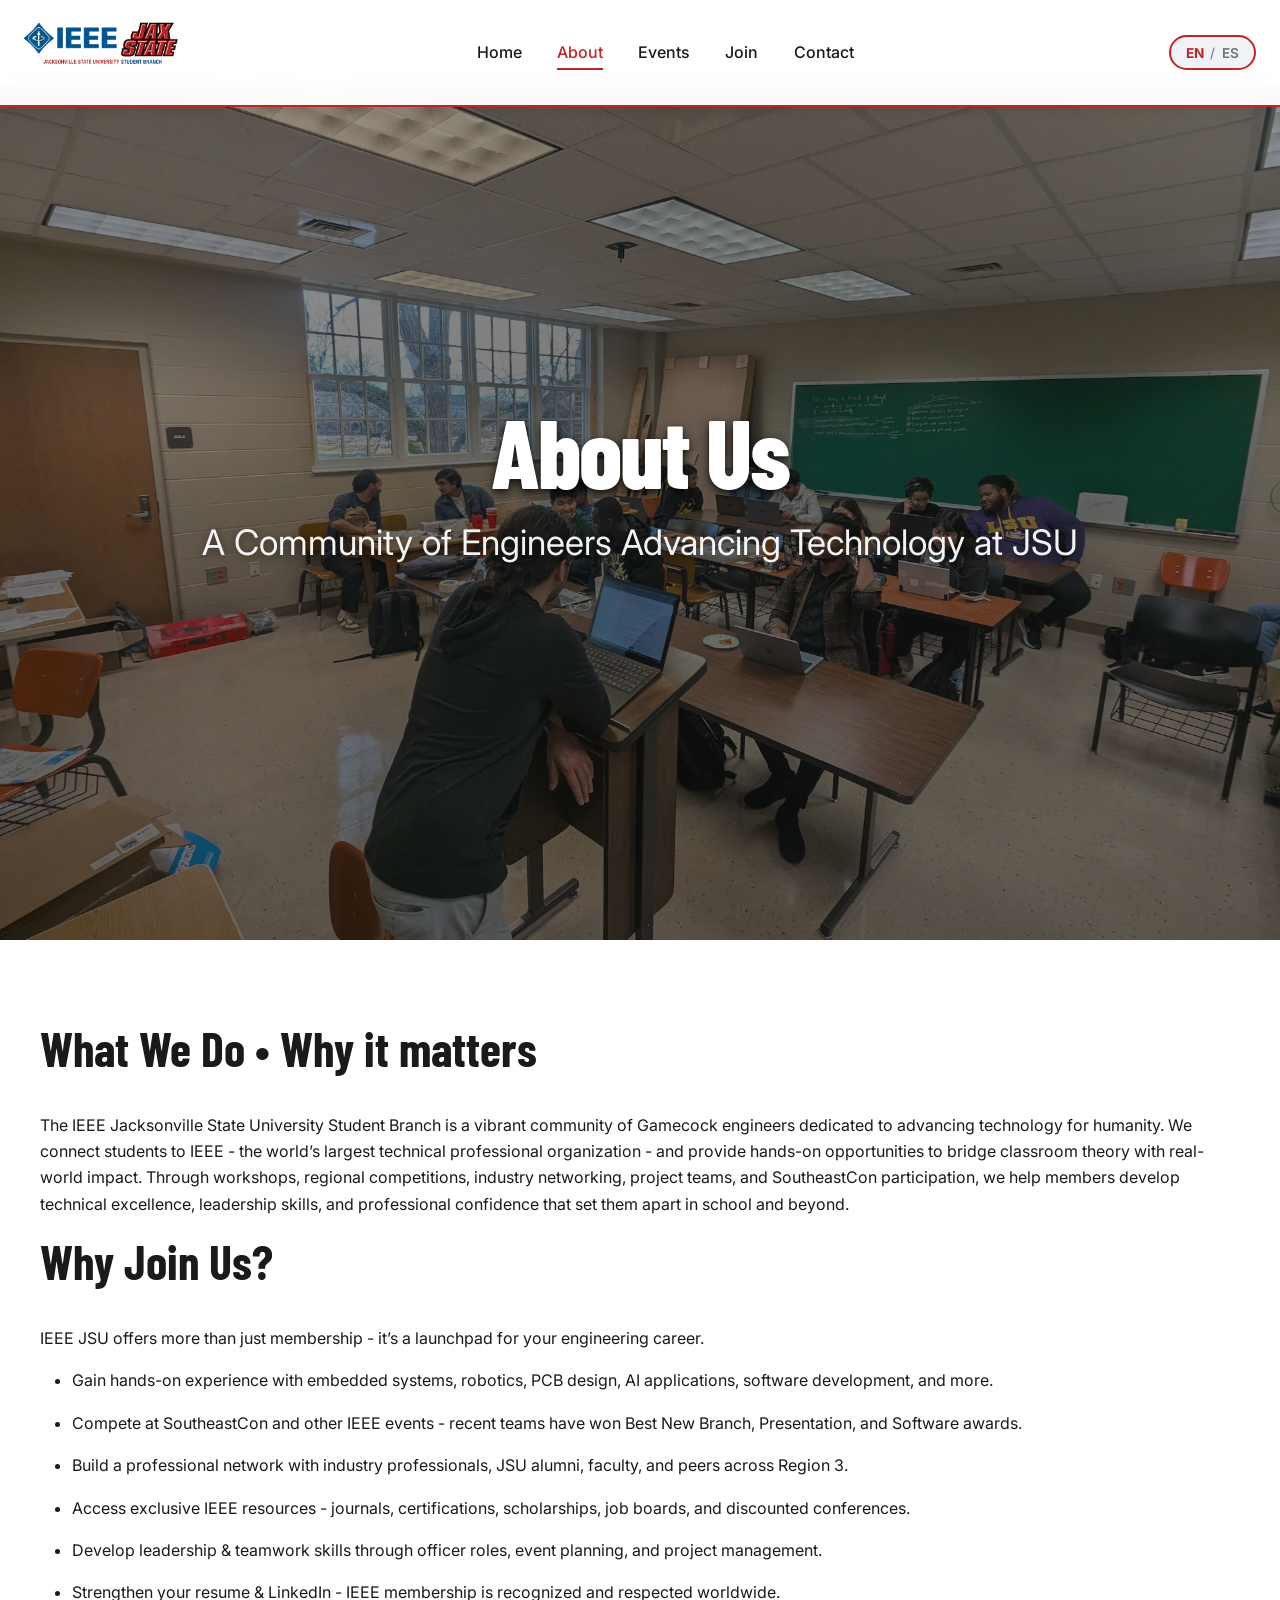
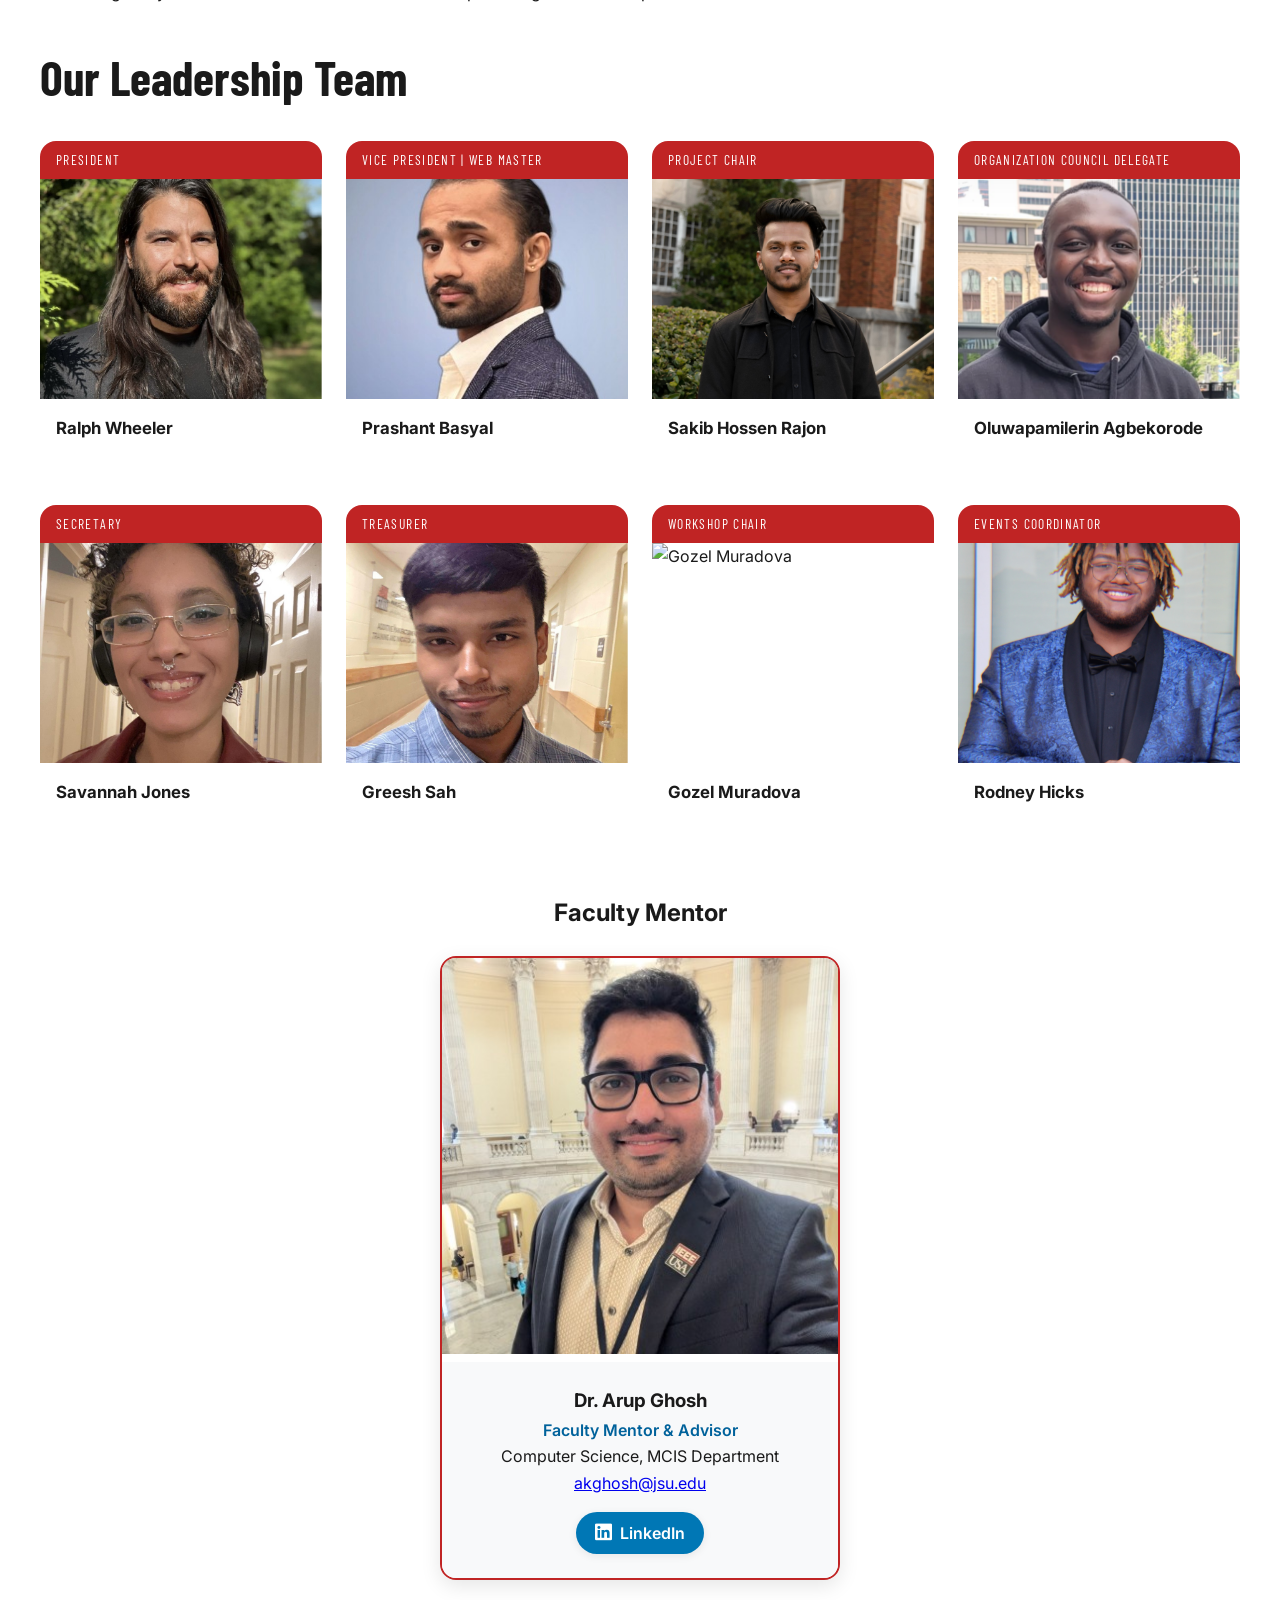
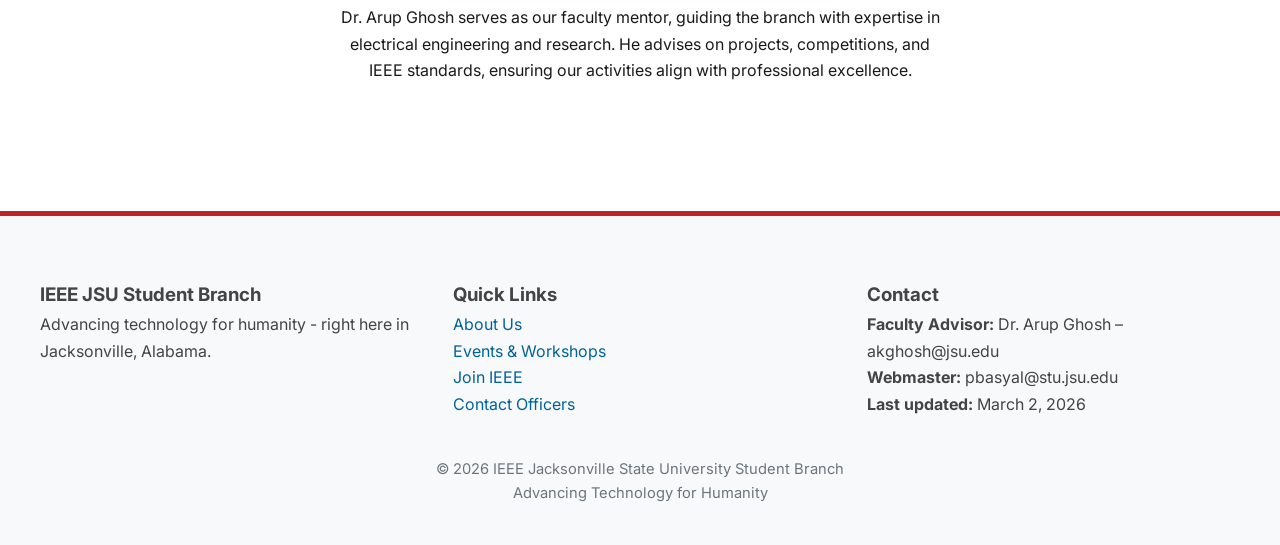
==== commit 7d638505: "info" ====
--- a/about.html
+++ b/about.html
@@ -21,7 +21,7 @@
  <nav class="navbar">
   <div class="nav-container">
     <a href="index.html" class="brand">
-      <span class="gamecock"><img height="45vh" src="assets/logo-nnn.png" alt=""></span>
+      <span class="gamecock"><img height="45vh" src="assets/logo-new.png" alt=""></span>
     </a>
 
     <button class="hamburger" aria-label="Toggle menu">
@@ -112,7 +112,7 @@
   <div class="officer-card">
     <div class="officer-card__inner">
       <div class="officer-card__front">
-        <div class="officer-card__position-bar">Vice President</div>
+        <div class="officer-card__position-bar">Vice President | Web Master</div>
         <img src="assets/officers/PrashantBasyal.jpeg" alt="Prashant Basyal">
         <div class="officer-card__name-block">
           <h4>Prashant Basyal</h4>
--- a/styles.css
+++ b/styles.css
@@ -215,6 +215,55 @@
 
 .announcement-banner.hidden { display: none; }
 
+
+/* ────────────────────────────────────────────────
+   Page Specific Hero images
+───────────────────────────────────────────────── */
+
+/* Page-specific hero/page-header backgrounds */
+
+/* Home (index.html) – big group/energy image */
+.hero::after {
+  background: url("/assets/hero-images/Home_Hero_Image.webp") center / cover no-repeat !important;
+  opacity: 0.9;
+  z-index: 0;
+}
+
+/* About Us – team/lab photo */
+body:has(.about-main) .page-header::after {
+  background: url("/assets/Homepage_AboutUs.webp") center / cover no-repeat !important;
+  opacity: 0.9;   /* slightly lower opacity for text readability */
+  z-index: 0;
+}
+
+/* Events – action/workshop shot */
+body:has(.ev-section) .page-header::after {
+  background: url("/assets/hero-images/Events_Hero_Image.webp") center / cover no-repeat !important;
+  opacity: 0.9;
+  z-index: 0;
+}
+
+/* Members/Join – students collaborating */
+body:has(.members-main) .page-header::after {
+  background: url("/assets/hero-images/JoinP_Hero_Image.webp") center / cover no-repeat !important;
+  opacity: 0.9;
+  z-index: 0;
+}
+
+/* Contact – calm campus/engineering building */
+body:has(.contact-main) .page-header::after {
+  background: url("/assets/contact-campus-building.webp") center / cover no-repeat !important;
+  opacity: 0.35;
+  z-index: 0;
+}
+
+/* Fallback if body class missing (very safe) */
+.page-header::after:not(:has(body:has(.hero))) {
+  background: none !important;
+  opacity: 0 !important;
+}
+
+
 /* ────────────────────────────────────────────────
    Hero / Page Header
 ───────────────────────────────────────────────── */
@@ -248,9 +297,7 @@
 .page-header::after {
   content: "";
   position: absolute;
-  inset: 0;
-  background: url("/assets/jsu-computer-science-students-win-awards-at-confer_198loHt.webp") center / cover no-repeat;
-  opacity: 0.9;                       /* was 0.7 → lowered for text legibility */
+  inset: 0;  opacity: 0.9;                       /* was 0.7 → lowered for text legibility */
   z-index: 0;
 }
 
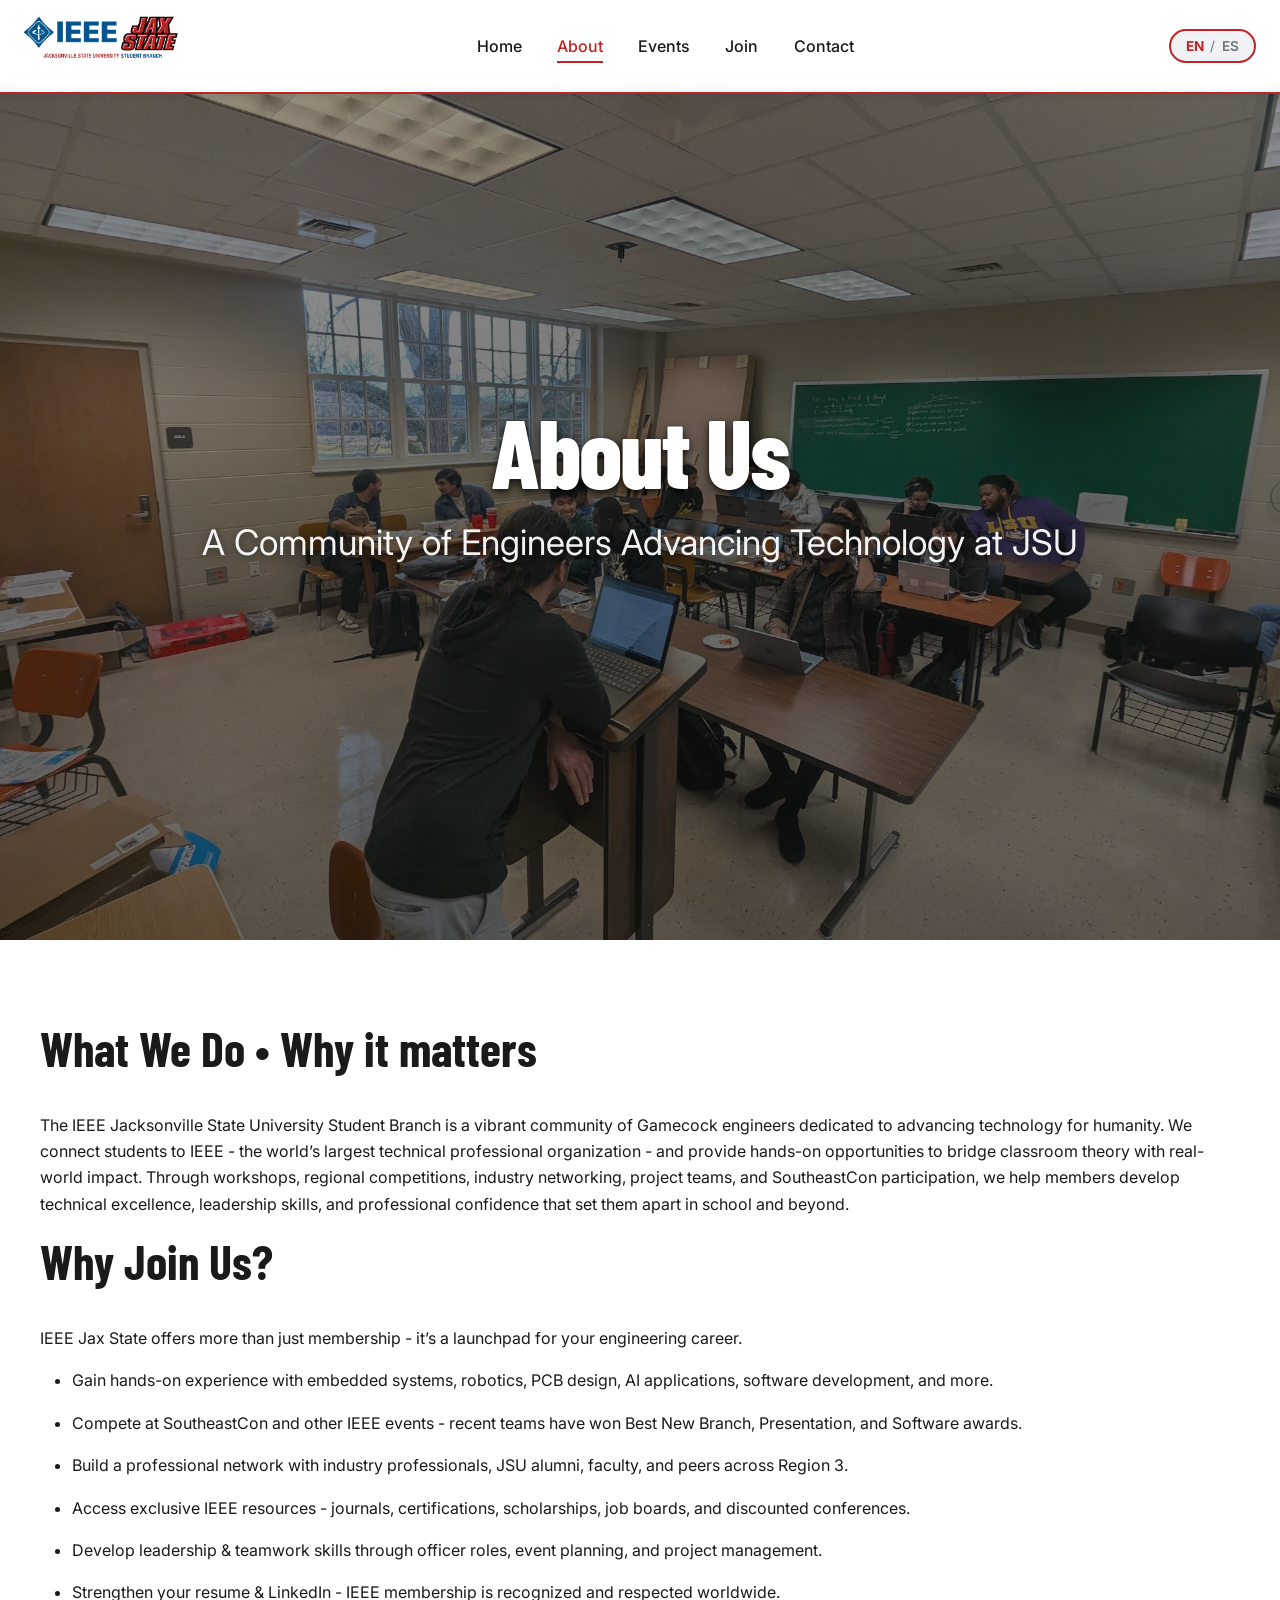
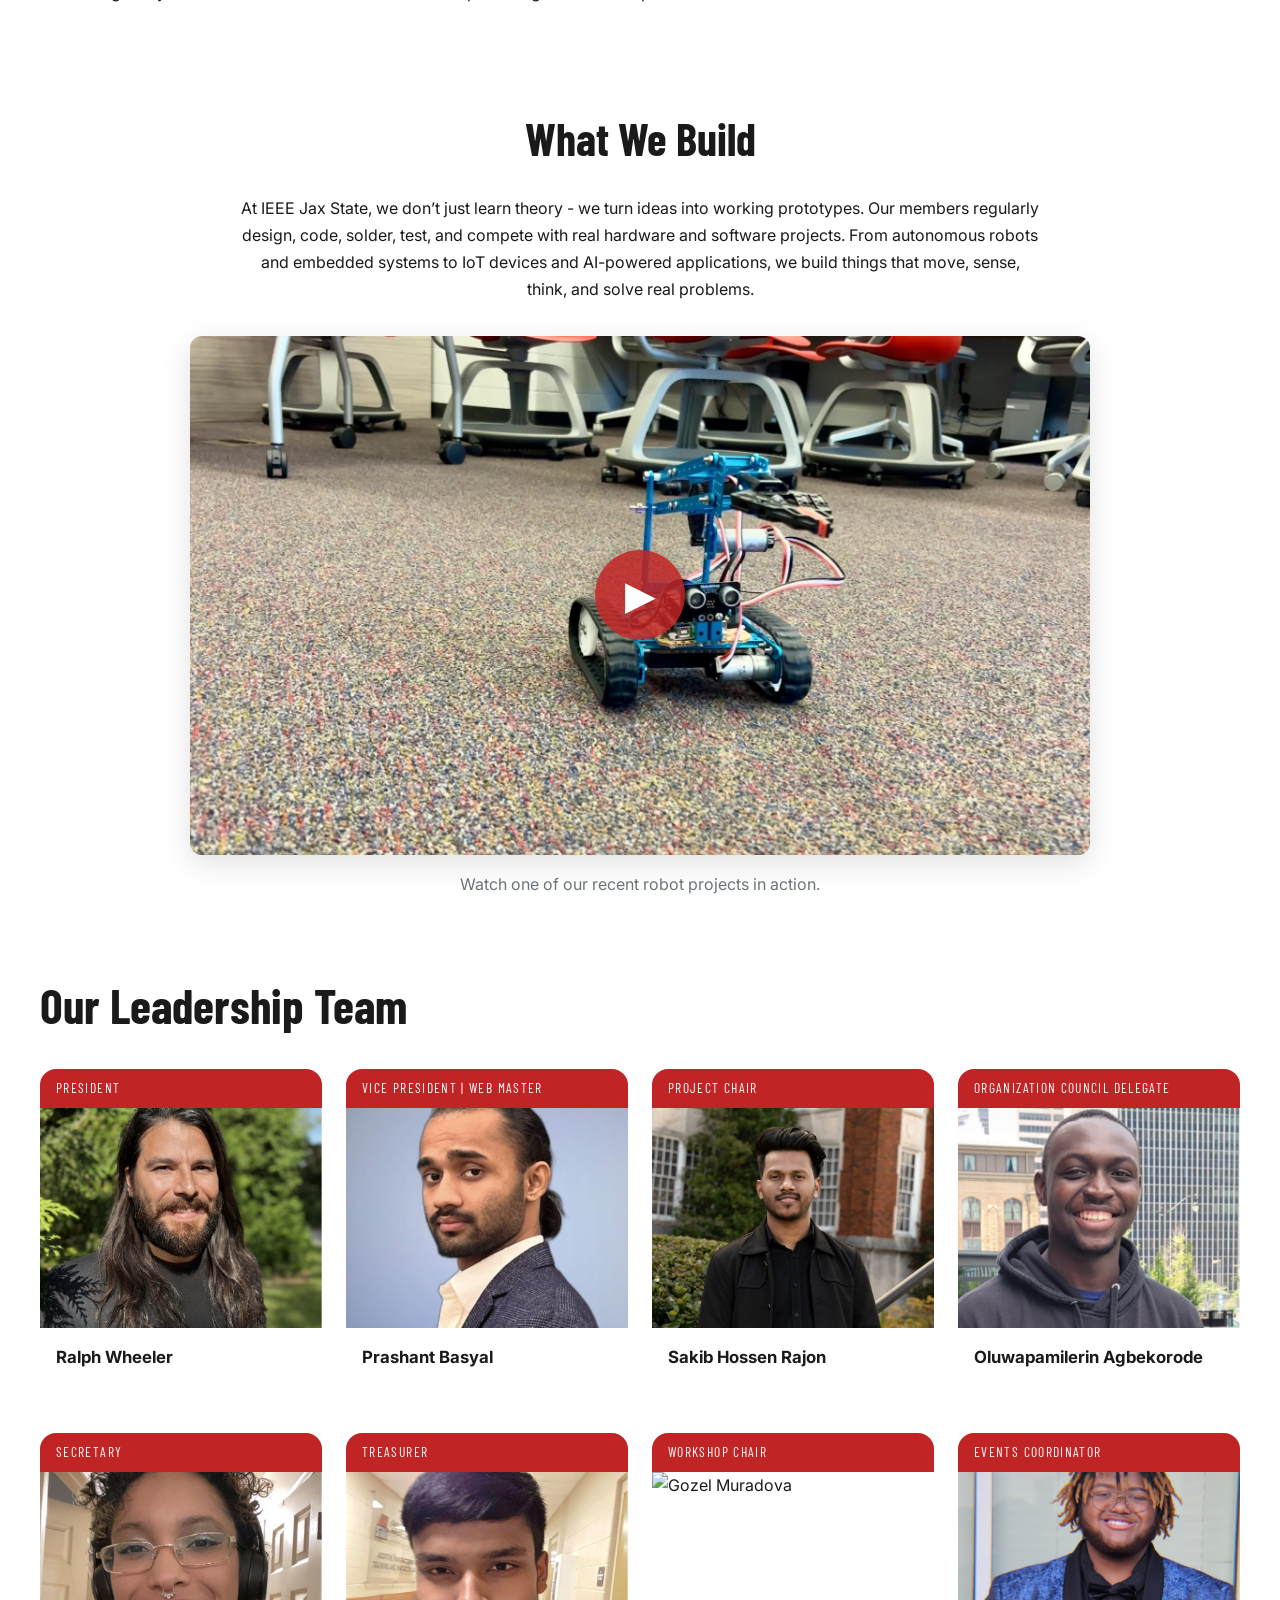
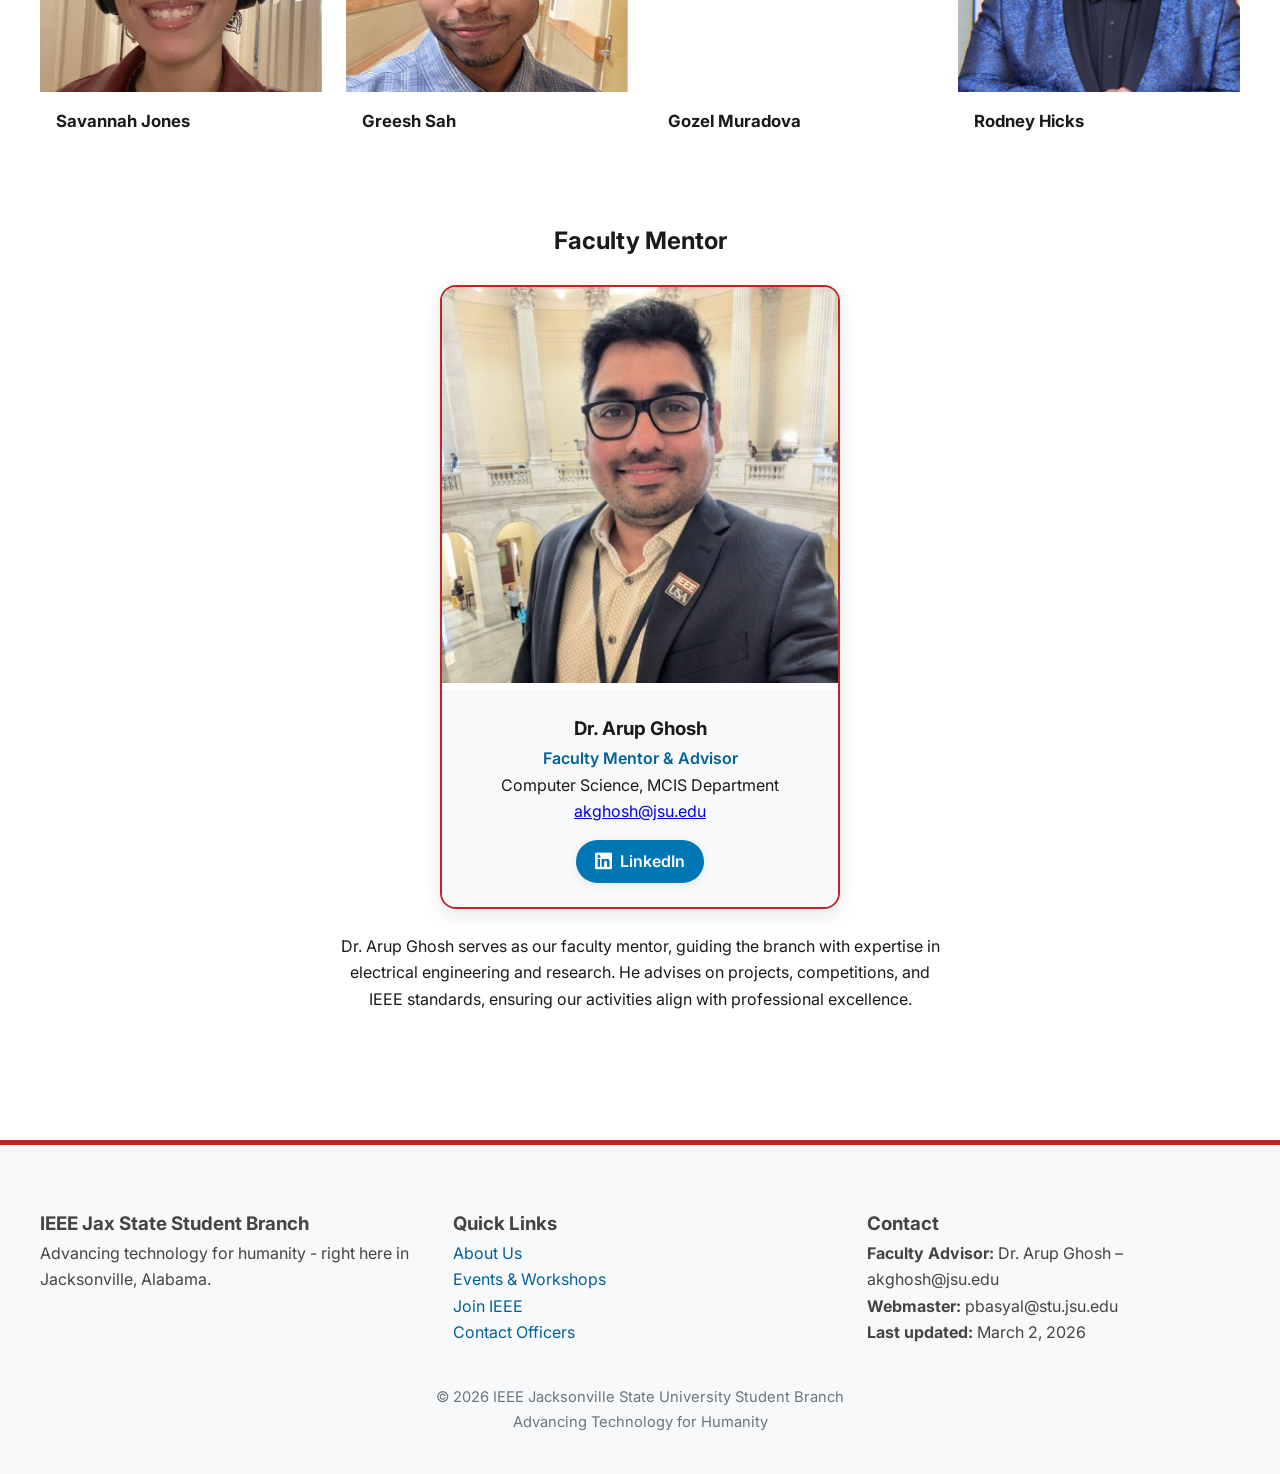
==== commit 73c7d723: "Added What we build video" ====
--- a/about.html
+++ b/about.html
@@ -3,14 +3,14 @@
 <head>
   <meta charset="UTF-8" />
   <meta name="viewport" content="width=device-width, initial-scale=1.0"/>
-  <title>About – Jax State IEEE Student Branch</title>
+  <title>About – IEEE Jax State Student Branch</title>
   <link rel="icon" type="image/png" href="/assets/favicon-3.png">
   <meta name="description" content="Learn about the Jax State IEEE Student Branch – our mission, history, officers, and how we advance technology for humanity."/>
-  <meta property="og:title" content="About – Jax State IEEE Student Branch"/>
+  <meta property="og:title" content="About – IEEE Jax State Student Branch"/>
   <meta property="og:description" content="Learn about the Jax State IEEE Student Branch – our mission, history, and officers."/>
-  <meta property="og:url" content="https://jaxstateieee.github.io/about.html"/>
+  <meta property="og:url" content="https://ieeejaxstate.github.io/about.html"/>
   <meta property="og:type" content="website"/>
-  <link rel="canonical" href="https://jaxstateieee.github.io/about.html"/>
+  <link rel="canonical" href="https://ieeejaxstate.github.io/about.html"/>
   <link rel="stylesheet" href="styles.css"/>
   <link rel="stylesheet" href="https://cdnjs.cloudflare.com/ajax/libs/font-awesome/6.5.1/css/all.min.css" integrity="sha512-DTOQO9RWCH3ppGqcWaEA1BIZOC6xxalwEsw9c2QQeAIftl+Vegovlnee1c9QX4TctnWMn13TZye+giMm8e2LwA==" crossorigin="anonymous" referrerpolicy="no-referrer" />
   <link href="https://fonts.googleapis.com/css2?family=Barlow+Condensed:wght@700&family=Inter:wght@400;500;600;700&display=swap" rel="stylesheet">
@@ -62,7 +62,7 @@
                                     We connect students to IEEE - the world’s largest technical professional organization - and provide hands-on opportunities to bridge classroom theory with real-world impact.
                                     Through workshops, regional competitions, industry networking, project teams, and SoutheastCon participation, we help members develop technical excellence, leadership skills, and professional confidence that set them apart in school and beyond.</p>
     <h2 class="section-title" data-i18n="about.mission">Why Join Us?</h2>
-    <p data-i18n="about.missionText">IEEE JSU offers more than just membership - it’s a launchpad for your engineering career.
+    <p data-i18n="about.missionText">IEEE Jax State offers more than just membership - it’s a launchpad for your engineering career.
     <ul>
       <li>Gain hands-on experience with embedded systems, robotics, PCB design, AI applications, software development, and more.</li>
       <li>Compete at SoutheastCon and other IEEE events - recent teams have won Best New Branch, Presentation, and Software awards.</li>
@@ -76,6 +76,50 @@
   </div>
 </section>
 
+<!-- What We Build Section -->
+<section class="what-we-build" style="padding: 4rem 0; background: #ffffff; text-align: center;">
+  <div class="container" style="max-width: 1100px; margin: 0 auto; padding: 0 1rem;">
+    <h2 style="font-family: 'Barlow Condensed', sans-serif; font-size: 2.8rem; color: var(--text); margin-bottom: 1.2rem;">
+      What We Build
+    </h2>
+    
+    <p style="font-size: 1rem; max-width: 800px; margin: 0 auto 2em; color: var(--text-primary); line-height: 1.7;">
+      At IEEE Jax State, we don’t just learn theory - we turn ideas into working prototypes. Our members regularly design, code, solder, test, and compete with real hardware and software projects. From autonomous robots and embedded systems to IoT devices and AI-powered applications, we build things that move, sense, think, and solve real problems.
+    </p>
+
+    <div class="video-wrapper" style="max-width: 900px; margin: 0 auto; position: relative; border-radius: 12px; overflow: hidden; box-shadow: 0 8px 30px rgba(0,0,0,0.12);">
+      <img 
+        src="/assets/What_we_build_poster.webp" 
+        alt="Jax State IEEE robot project in action" 
+        loading="lazy"
+        style="width: 100%; height: auto; display: block;"
+      >
+      
+      <button 
+        id="play-video-btn" 
+        style="position: absolute; top: 50%; left: 50%; transform: translate(-50%, -50%); background: rgba(192,36,36,0.85); color: white; border: none; border-radius: 50%; width: 90px; height: 90px; font-size: 2.5rem; cursor: pointer; box-shadow: 0 6px 20px rgba(0,0,0,0.4); transition: all 0.3s;"
+        aria-label="Play robot project video"
+      >
+        ▶
+      </button>
+
+      <video 
+        id="branch-robot-video" 
+        controls 
+        style="width: 100%; height: auto; display: none;"
+        poster="/assets/What_we_build_poster.webp"
+      >
+        <source src="/assets/What_we_build.mp4" type="video/mp4">
+        Your browser does not support the video tag.
+      </video>
+    </div>
+
+    <p style="font-size: 1rem; color: var(--text-muted); margin-top: 1rem;">
+      Watch one of our recent robot projects in action.
+    </p>
+  </div>
+</section>
+
   <!-- Leadership – flip cards example -->
 <section id="officers" class="officers">
       <div class="container">
@@ -144,7 +188,7 @@
       <div class="officer-card__back">
         <h4>Sakib Hossen Rajon</h4>
         <p class="officer-card__role">Project Chair</p>
-        <p class="officer-card__major">Computer Engineering</p>
+        <p class="officer-card__major">Computer Science</p>
         <div class="officer-card__links">
           <a href="mailto:srajon@stu.jsu.edu"><i class="fas fa-envelope"></i></a>
           <a href="https://github.com/sakibhossenrajon" target="_blank"><i class="fab fa-github"></i></a>
@@ -190,7 +234,7 @@
       <div class="officer-card__back">
         <h4>Savannah Jones</h4>
         <p class="officer-card__role">Secretary</p>
-        <p class="officer-card__major">Computer Engineering</p>
+        <p class="officer-card__major">Game Development</p>
         <div class="officer-card__links">
           <a href="mailto:savannah.n.jones7@gmail.com"><i class="fas fa-envelope"></i></a>
           <a href="https://github.com/Savannah-Jones" target="_blank"><i class="fab fa-github"></i></a>
@@ -258,7 +302,7 @@
       <div class="officer-card__back">
         <h4>Rodney Hicks</h4>
         <p class="officer-card__role">Events Coordinator</p>
-        <p class="officer-card__major">Software Engineering</p>
+        <p class="officer-card__major">Game Development</p>
         <div class="officer-card__links">
           <a href="mailto:rhicks8@stu.jsu.edu"><i class="fas fa-envelope"></i></a>
           <a href="https://www.linkedin.com/in/rodney-hicks-027306302" target="_blank"><i class="fab fa-linkedin"></i></a>
@@ -298,7 +342,7 @@
  <footer>
   <div class="footer-grid">
     <div>
-      <h3 data-i18n="footer.branch">IEEE JSU Student Branch</h3>
+      <h3 data-i18n="footer.branch">IEEE Jax State Student Branch</h3>
       <p data-i18n="footer.tagline">Advancing technology for humanity - right here in Jacksonville, Alabama.</p>
     </div>
 
--- a/styles.css
+++ b/styles.css
@@ -181,83 +181,45 @@
 }
 
 /* ────────────────────────────────────────────────
-   Announcement Banner
-───────────────────────────────────────────────── */
-
-.announcement-banner {
-  background: linear-gradient(135deg, var(--jsu-maroon), #9a2440);
-  color: white;
-  padding: 0.7rem 0;
-  text-align: center;
-  font-weight: 500;
-  position: relative;
-  z-index: 999;
-}
-
-.announcement-text {
-  transition: opacity 0.6s ease;
-}
-
-.banner-close {
-  position: absolute;
-  right: 1.2rem;
-  top: 50%;
-  transform: translateY(-50%);
-  background: none;
-  border: none;
-  color: white;
-  font-size: 1.4rem;
-  cursor: pointer;
-  opacity: 0.8;
-}
-
-.banner-close:hover { opacity: 1; }
-
-.announcement-banner.hidden { display: none; }
-
-
-/* ────────────────────────────────────────────────
    Page Specific Hero images
 ───────────────────────────────────────────────── */
 
-/* Page-specific hero/page-header backgrounds */
-
-/* Home (index.html) – big group/energy image */
+/* Home */
 .hero::after {
   background: url("/assets/hero-images/Home_Hero_Image.webp") center / cover no-repeat !important;
   opacity: 0.9;
   z-index: 0;
 }
 
-/* About Us – team/lab photo */
+/* About Us */
 body:has(.about-main) .page-header::after {
   background: url("/assets/Homepage_AboutUs.webp") center / cover no-repeat !important;
-  opacity: 0.9;   /* slightly lower opacity for text readability */
+  opacity: 0.9;
   z-index: 0;
 }
 
-/* Events – action/workshop shot */
+/* Events */
 body:has(.ev-section) .page-header::after {
   background: url("/assets/hero-images/Events_Hero_Image.webp") center / cover no-repeat !important;
   opacity: 0.9;
   z-index: 0;
 }
 
-/* Members/Join – students collaborating */
+/* Members/Join */
 body:has(.members-main) .page-header::after {
   background: url("/assets/hero-images/JoinP_Hero_Image.webp") center / cover no-repeat !important;
   opacity: 0.9;
   z-index: 0;
 }
 
-/* Contact – calm campus/engineering building */
+/* Contact */
 body:has(.contact-main) .page-header::after {
-  background: url("/assets/contact-campus-building.webp") center / cover no-repeat !important;
-  opacity: 0.35;
+  background: url("/assets/hero-images/Contact_Hero_image.webp") center / cover no-repeat !important;
+  opacity: 0.9;
   z-index: 0;
 }
 
-/* Fallback if body class missing (very safe) */
+/* Fallback if body class missing */
 .page-header::after:not(:has(body:has(.hero))) {
   background: none !important;
   opacity: 0 !important;
@@ -1152,6 +1114,11 @@
 }
 
 .officer-card__links a:hover { color: var(--jsu-gold); }
+
+.video-wrapper img,
+.video-wrapper video {
+  transition: opacity 0.4s ease;
+}
 
 
 /* ────────────────────────────────────────────────
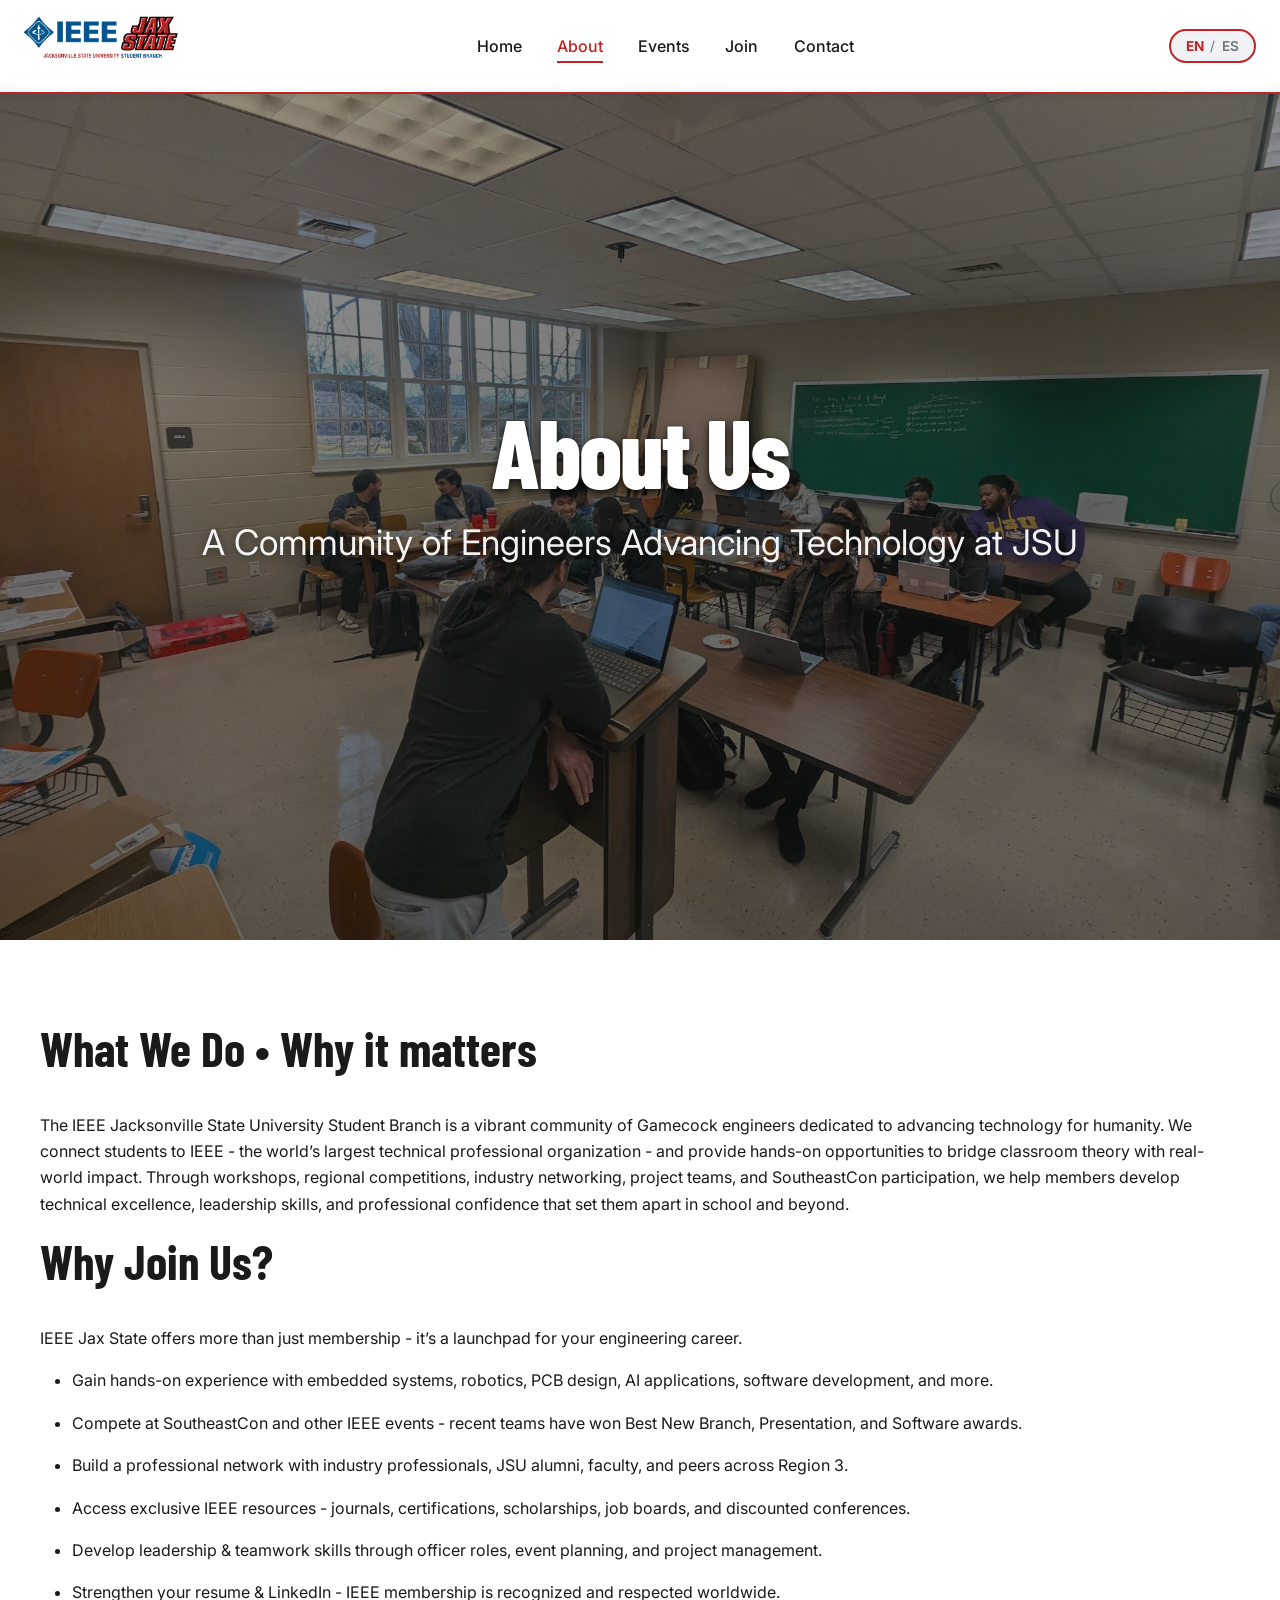
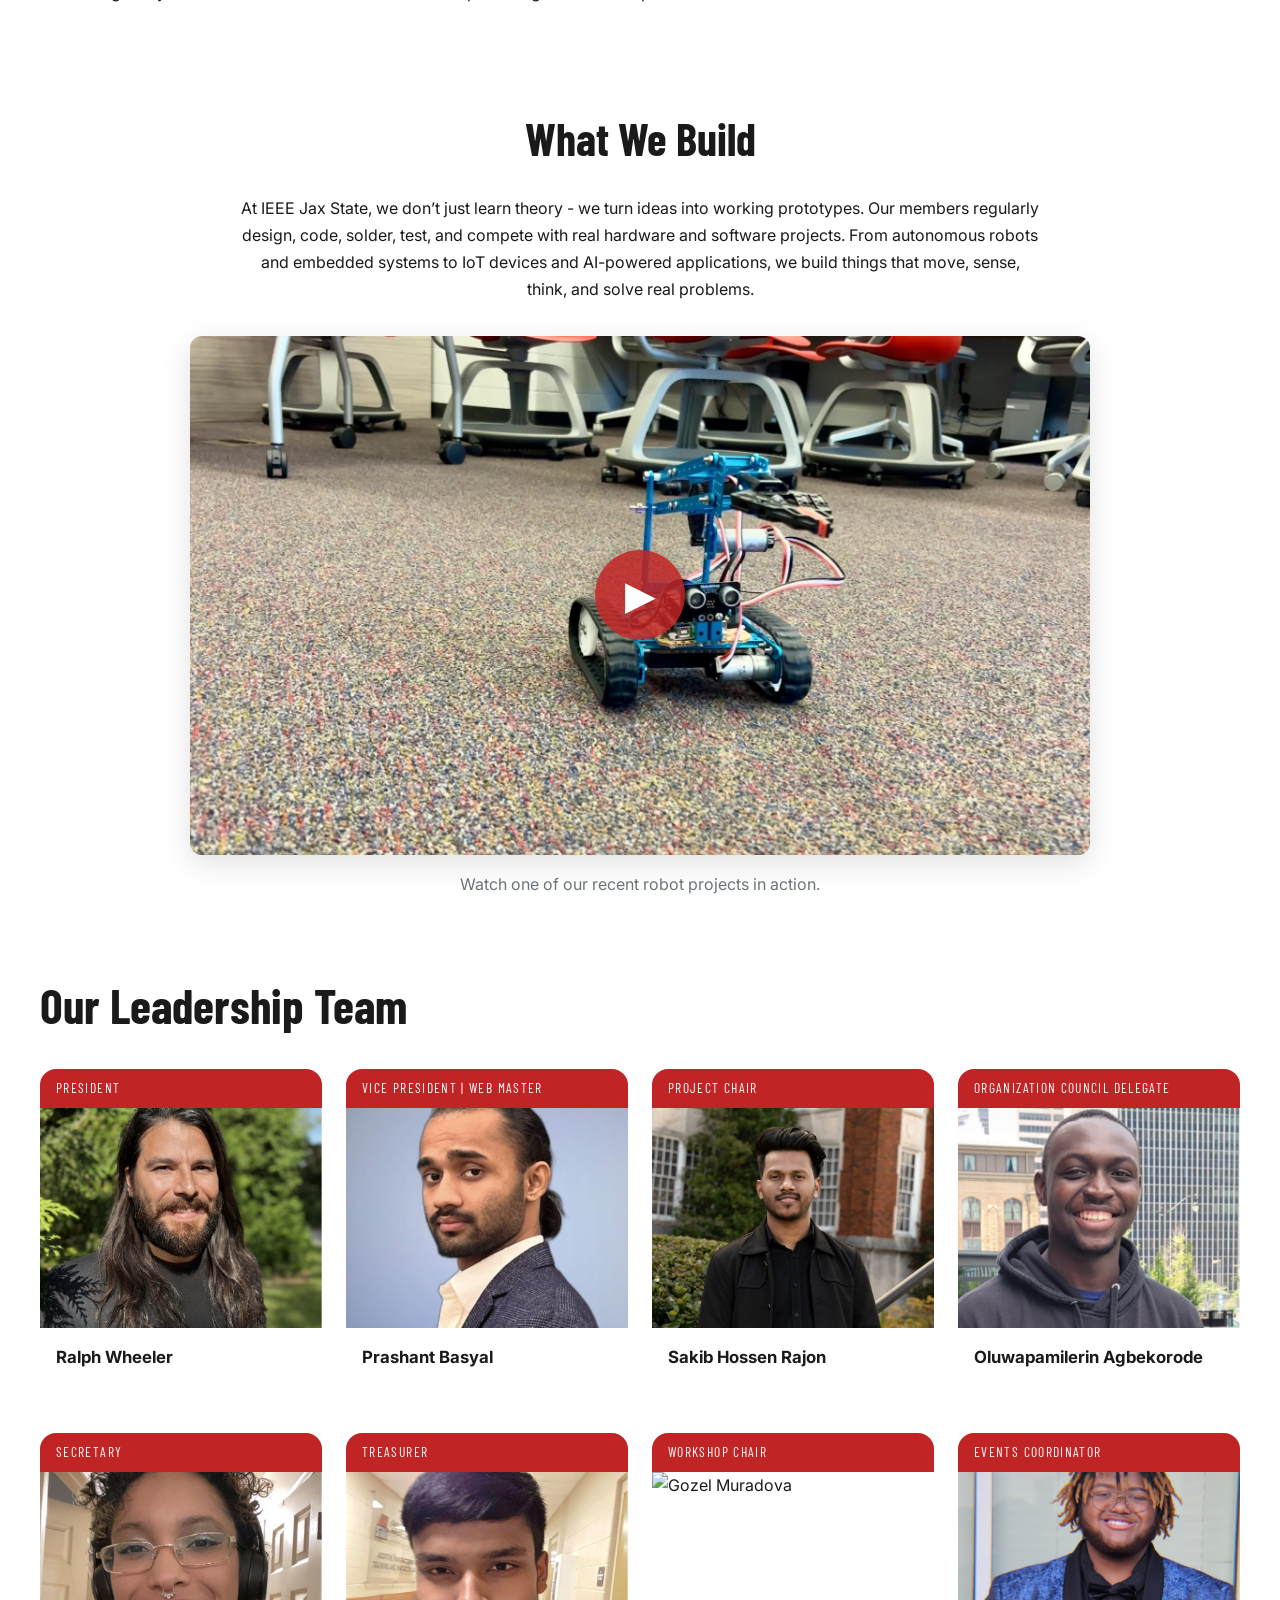
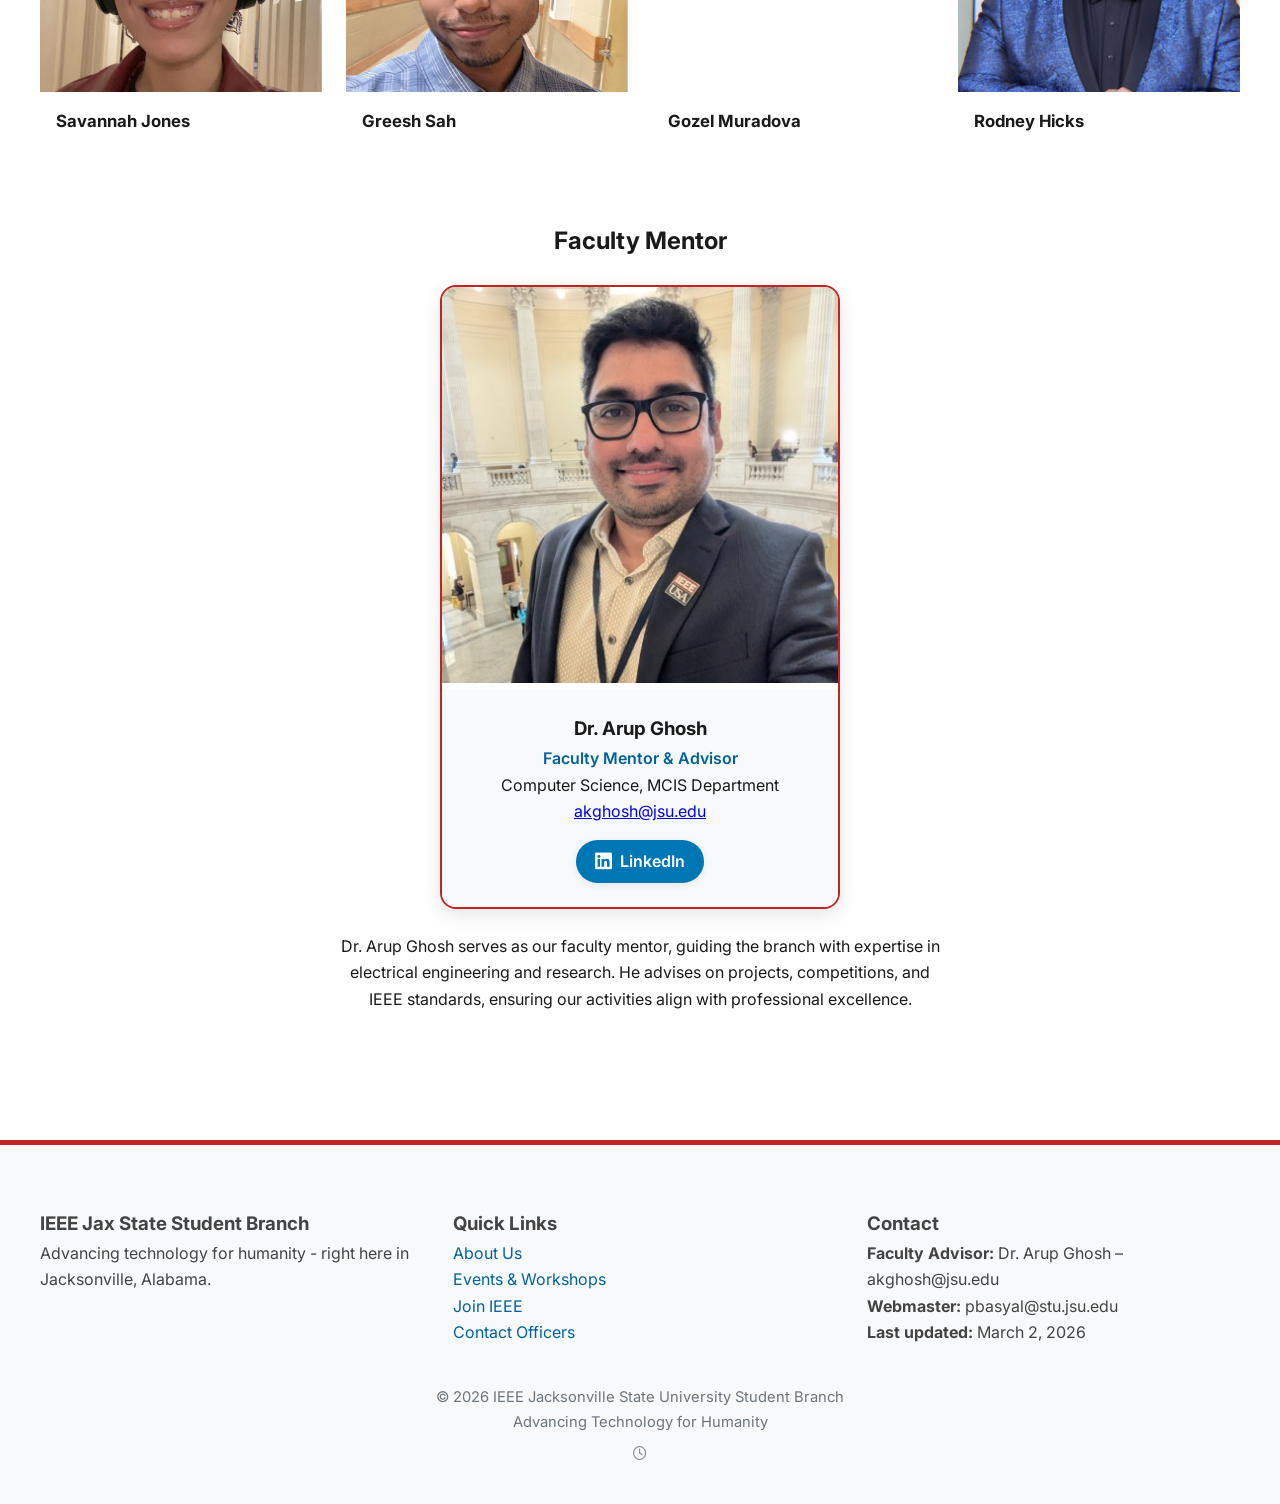
==== commit d473c55d: "Fixed animation for what we build" ====
--- a/about.html
+++ b/about.html
@@ -77,7 +77,7 @@
 </section>
 
 <!-- What We Build Section -->
-<section class="what-we-build" style="padding: 4rem 0; background: #ffffff; text-align: center;">
+<section class="what-we-build fade-up" style="padding: 4rem 0; background: #ffffff; text-align: center;">
   <div class="container" style="max-width: 1100px; margin: 0 auto; padding: 0 1rem;">
     <h2 style="font-family: 'Barlow Condensed', sans-serif; font-size: 2.8rem; color: var(--text); margin-bottom: 1.2rem;">
       What We Build
@@ -368,6 +368,9 @@
     © 2026 IEEE Jacksonville State University Student Branch <br>
     Advancing Technology for Humanity
   </div>
+  <div class="last-updated" style="margin-top: 0.5rem; font-size: 0.85rem; opacity: 0.8;">
+    <i class="far fa-clock"></i> <span id="current-datetime"></span>
+  </div>
 </footer>
 
 <script src="script.js"></script>
